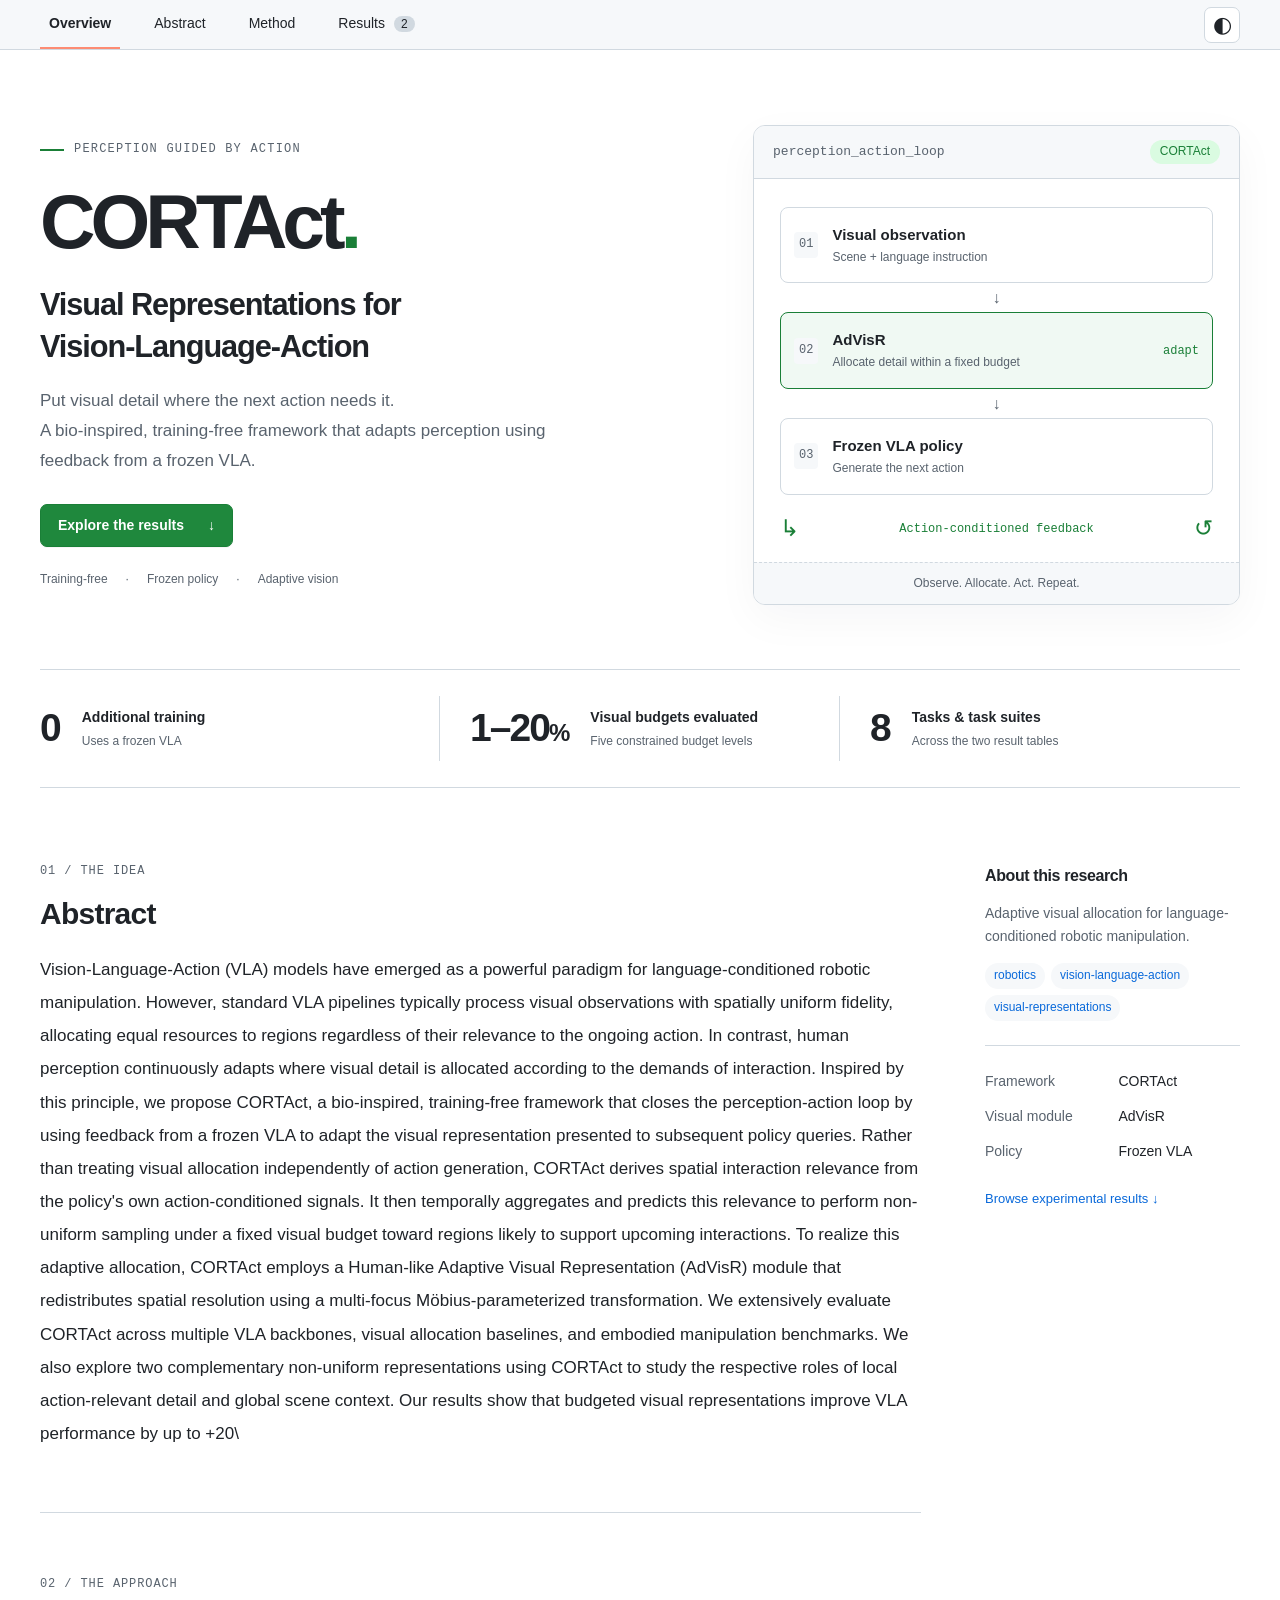
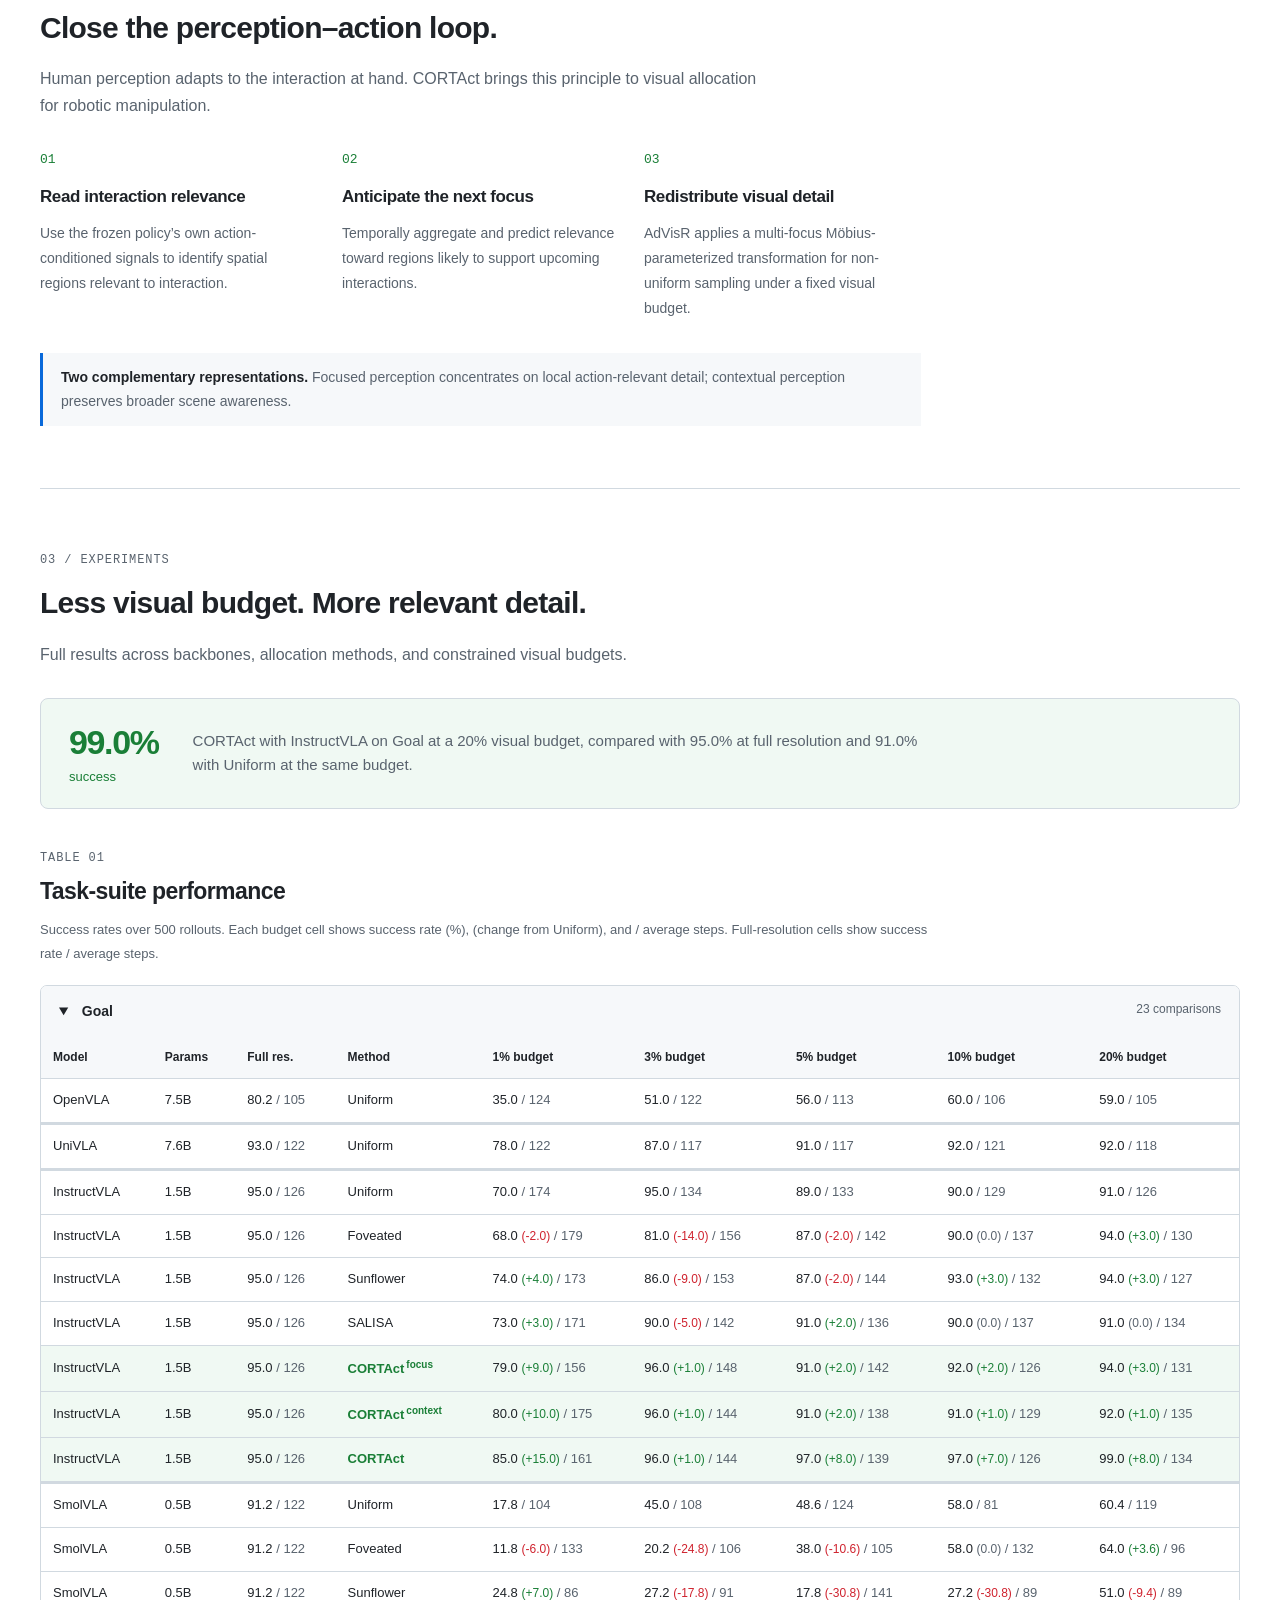
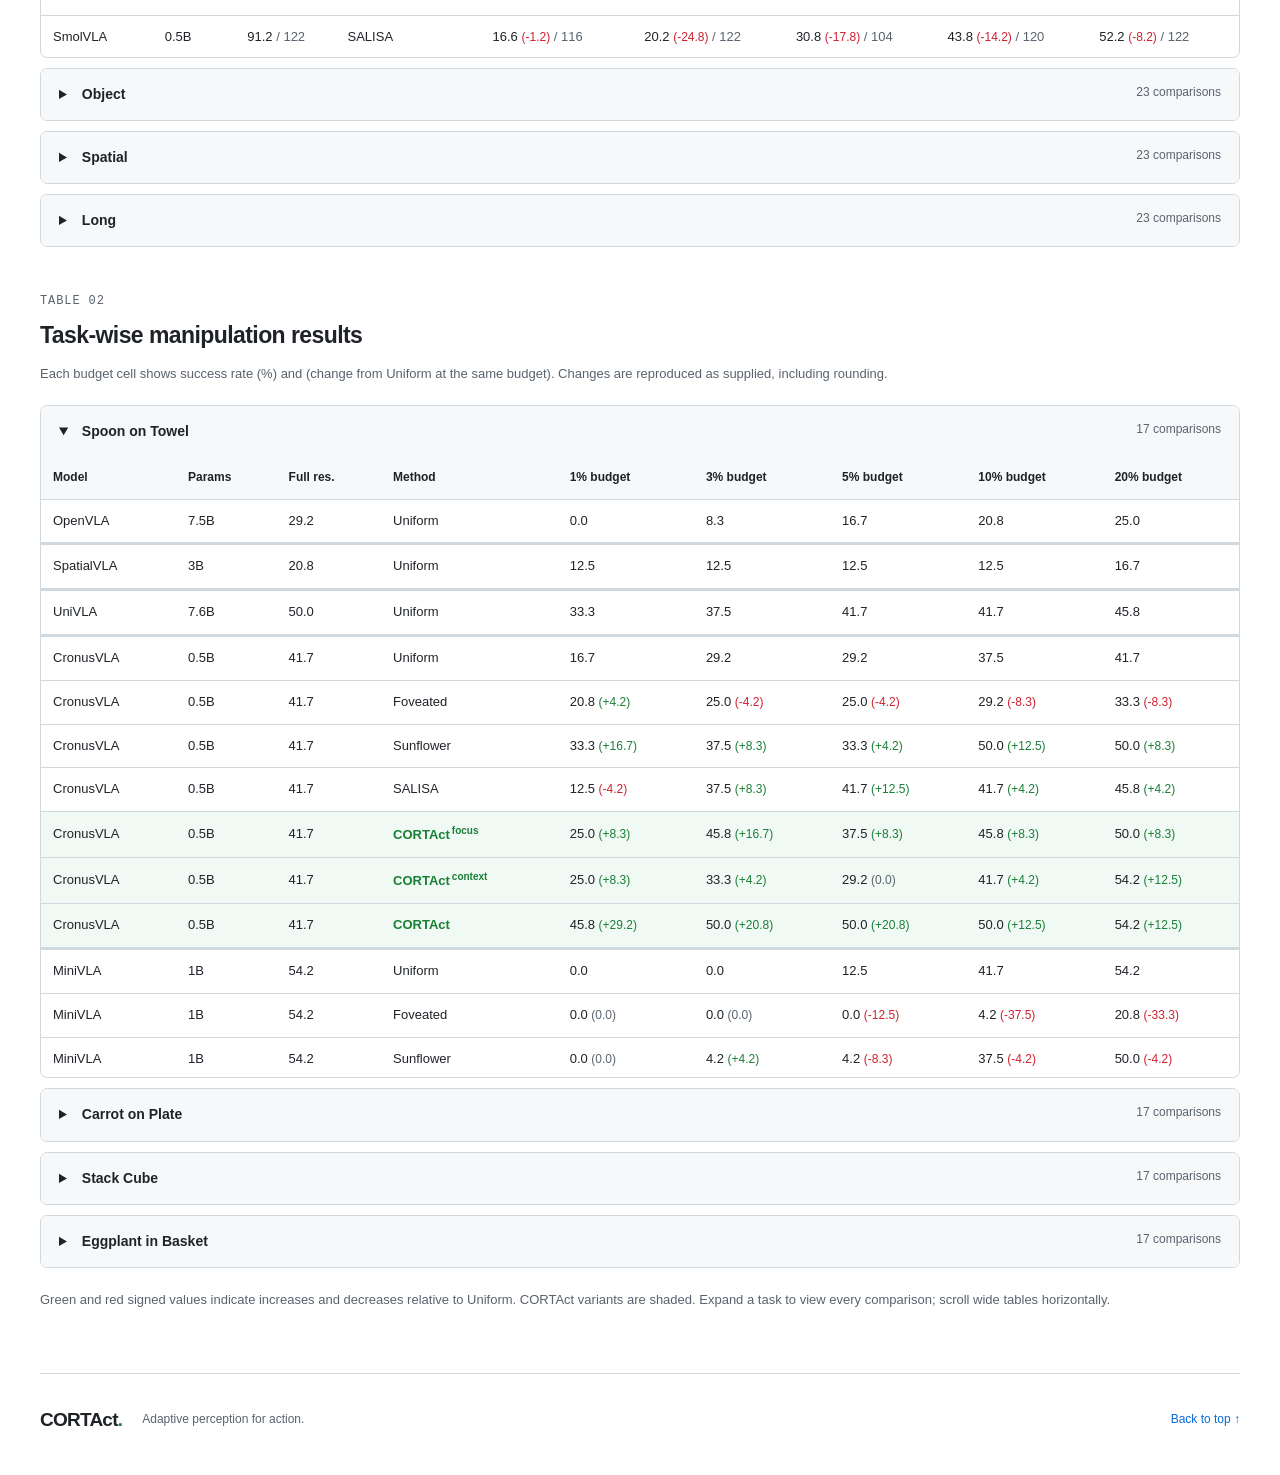
==== index.html @ e6171f82 "Add files via upload" ====
<!doctype html>
<html lang="en" data-theme="light">
<head><meta charset="utf-8"><meta name="viewport" content="width=device-width, initial-scale=1"><meta name="description" content="CORTAct: a bio-inspired, training-free framework for adaptive visual representations in vision-language-action models."><meta name="theme-color" content="#f6f8fa"><title>CORTAct · Visual Representations for Vision-Language-Action</title><link rel="stylesheet" href="styles.css"><script src="scripts.js" defer></script></head>
<body><a class="skip-link" href="#overview">Skip to content</a>
<nav class="section-nav" aria-label="Page sections"><div class="container"><a class="active" href="#overview">Overview</a><a href="#abstract">Abstract</a><a href="#method">Method</a><a href="#results">Results <span class="nav-count">2</span></a><button id="theme-toggle" class="icon-button" aria-label="Switch to dark theme" title="Switch theme">◐</button></div></nav>
<main class="container">
<section class="hero" id="overview"><div class="hero-copy"><div class="eyebrow"><span class="tiny-line"></span> PERCEPTION GUIDED BY ACTION</div><h1>CORTAct<span class="title-dot">.</span></h1><h2>Visual Representations for<br>Vision-Language-Action</h2><p class="hero-description">Put visual detail where the next action needs it.<br>A bio-inspired, training-free framework that adapts perception using feedback from a frozen VLA.</p><div class="hero-actions"><a class="button primary" href="#results">Explore the results <span aria-hidden="true">↓</span></a></div><div class="tags"><span>Training-free</span><span>Frozen policy</span><span>Adaptive vision</span></div></div>
<div class="loop-panel"><div class="panel-label"><span class="mono">perception_action_loop</span><span class="badge green">CORTAct</span></div><div class="flow"><div class="flow-node"><span class="node-index">01</span><div><strong>Visual observation</strong><small>Scene + language instruction</small></div></div><div class="flow-connector">↓</div><div class="flow-node accent-node"><span class="node-index">02</span><div><strong>AdVisR</strong><small>Allocate detail within a fixed budget</small></div><span class="node-chip">adapt</span></div><div class="flow-connector">↓</div><div class="flow-node"><span class="node-index">03</span><div><strong>Frozen VLA policy</strong><small>Generate the next action</small></div></div><div class="feedback"><span aria-hidden="true">↳</span> Action-conditioned feedback <span aria-hidden="true">↺</span></div></div><div class="panel-footer">Observe. Allocate. Act. Repeat.</div></div></section>
<div class="highlights"><div><span class="metric">0</span><span>Additional training<br><small>Uses a frozen VLA</small></span></div><div><span class="metric">1–20<span>%</span></span><span>Visual budgets evaluated<br><small>Five constrained budget levels</small></span></div><div><span class="metric">8</span><span>Tasks & task suites<br><small>Across the two result tables</small></span></div></div>
<div class="paper-layout"><div class="paper-main"><section id="abstract" class="content-section"><div class="section-kicker">01 / THE IDEA</div><h2>Abstract</h2><p class="abstract-text">Vision-Language-Action (VLA) models have emerged as a powerful paradigm for language-conditioned robotic manipulation. However, standard VLA pipelines typically process visual observations with spatially uniform fidelity, allocating equal resources to regions regardless of their relevance to the ongoing action. In contrast, human perception continuously adapts where visual detail is allocated according to the demands of interaction. Inspired by this principle, we propose CORTAct, a bio-inspired, training-free framework that closes the perception-action loop by using feedback from a frozen VLA to adapt the visual representation presented to subsequent policy queries. Rather than treating visual allocation independently of action generation, CORTAct derives spatial interaction relevance from the policy&#x27;s own action-conditioned signals. It then temporally aggregates and predicts this relevance to perform non-uniform sampling under a fixed visual budget toward regions likely to support upcoming interactions. To realize this adaptive allocation, CORTAct employs a Human-like Adaptive Visual Representation (AdVisR) module that redistributes spatial resolution using a multi-focus Möbius-parameterized transformation. We extensively evaluate CORTAct across multiple VLA backbones, visual allocation baselines, and embodied manipulation benchmarks. We also explore two complementary non-uniform representations using CORTAct to study the respective roles of local action-relevant detail and global scene context. Our results show that budgeted visual representations improve VLA performance by up to +20\</p></section>
<section id="method" class="content-section"><div class="section-kicker">02 / THE APPROACH</div><h2>Close the perception–action loop.</h2><p class="section-intro">Human perception adapts to the interaction at hand. CORTAct brings this principle to visual allocation for robotic manipulation.</p><div class="method-grid"><article><span class="method-number">01</span><h3>Read interaction relevance</h3><p>Use the frozen policy’s own action-conditioned signals to identify spatial regions relevant to interaction.</p></article><article><span class="method-number">02</span><h3>Anticipate the next focus</h3><p>Temporally aggregate and predict relevance toward regions likely to support upcoming interactions.</p></article><article><span class="method-number">03</span><h3>Redistribute visual detail</h3><p>AdVisR applies a multi-focus Möbius-parameterized transformation for non-uniform sampling under a fixed visual budget.</p></article></div><div class="note"><strong>Two complementary representations.</strong> Focused perception concentrates on local action-relevant detail; contextual perception preserves broader scene awareness.</div></section></div><aside class="about"><h3>About this research</h3><p>Adaptive visual allocation for language-conditioned robotic manipulation.</p><div class="topic-tags"><span>robotics</span><span>vision-language-action</span><span>visual-representations</span></div><hr><dl><dt>Framework</dt><dd>CORTAct</dd><dt>Visual module</dt><dd>AdVisR</dd><dt>Policy</dt><dd>Frozen VLA</dd></dl><a href="#results">Browse experimental results ↓</a></aside></div>
<section id="results" class="content-section results"><div class="section-kicker">03 / EXPERIMENTS</div><div class="section-heading"><div><h2>Less visual budget. More relevant detail.</h2><p class="section-intro">Full results across backbones, allocation methods, and constrained visual budgets.</p></div></div><div class="result-callout"><strong>99.0% <span>success</span></strong><p>CORTAct with InstructVLA on Goal at a 20% visual budget, compared with 95.0% at full resolution and 91.0% with Uniform at the same budget.</p></div>
<div class="table-block"><div class="table-title"><div><span class="section-kicker">TABLE 01</span><h3>Task-suite performance</h3></div></div><p class="table-description">Success rates over 500 rollouts. Each budget cell shows <strong>success rate (%)</strong>, <strong>(change from Uniform)</strong>, and <strong>/ average steps</strong>. Full-resolution cells show success rate / average steps.</p><details class="task-table" open><summary><span>Goal</span><span class="row-count">23 comparisons</span></summary><div class="table-scroll" role="region" aria-label="Goal results" tabindex="0"><table><caption>Goal — success rate (%), change vs. Uniform, and average steps</caption><thead><tr><th scope="col">Model</th><th scope="col">Params</th><th scope="col">Full res.</th><th scope="col">Method</th><th scope="col">1% budget</th><th scope="col">3% budget</th><th scope="col">5% budget</th><th scope="col">10% budget</th><th scope="col">20% budget</th></tr></thead><tbody><tr class="model-start"><td>OpenVLA</td><td>7.5B</td><td>80.2<span class="steps"> / 105</span></td><th scope="row">Uniform</th><td>35.0<span class="steps"> / 124</span></td><td>51.0<span class="steps"> / 122</span></td><td>56.0<span class="steps"> / 113</span></td><td>60.0<span class="steps"> / 106</span></td><td>59.0<span class="steps"> / 105</span></td></tr><tr class="model-start"><td>UniVLA</td><td>7.6B</td><td>93.0<span class="steps"> / 122</span></td><th scope="row">Uniform</th><td>78.0<span class="steps"> / 122</span></td><td>87.0<span class="steps"> / 117</span></td><td>91.0<span class="steps"> / 117</span></td><td>92.0<span class="steps"> / 121</span></td><td>92.0<span class="steps"> / 118</span></td></tr><tr class="model-start"><td>InstructVLA</td><td>1.5B</td><td>95.0<span class="steps"> / 126</span></td><th scope="row">Uniform</th><td>70.0<span class="steps"> / 174</span></td><td>95.0<span class="steps"> / 134</span></td><td>89.0<span class="steps"> / 133</span></td><td>90.0<span class="steps"> / 129</span></td><td>91.0<span class="steps"> / 126</span></td></tr><tr class=""><td>InstructVLA</td><td>1.5B</td><td>95.0<span class="steps"> / 126</span></td><th scope="row">Foveated</th><td>68.0 <span class="delta negative">(-2.0)</span><span class="steps"> / 179</span></td><td>81.0 <span class="delta negative">(-14.0)</span><span class="steps"> / 156</span></td><td>87.0 <span class="delta negative">(-2.0)</span><span class="steps"> / 142</span></td><td>90.0 <span class="delta neutral">(0.0)</span><span class="steps"> / 137</span></td><td>94.0 <span class="delta positive">(+3.0)</span><span class="steps"> / 130</span></td></tr><tr class=""><td>InstructVLA</td><td>1.5B</td><td>95.0<span class="steps"> / 126</span></td><th scope="row">Sunflower</th><td>74.0 <span class="delta positive">(+4.0)</span><span class="steps"> / 173</span></td><td>86.0 <span class="delta negative">(-9.0)</span><span class="steps"> / 153</span></td><td>87.0 <span class="delta negative">(-2.0)</span><span class="steps"> / 144</span></td><td>93.0 <span class="delta positive">(+3.0)</span><span class="steps"> / 132</span></td><td>94.0 <span class="delta positive">(+3.0)</span><span class="steps"> / 127</span></td></tr><tr class=""><td>InstructVLA</td><td>1.5B</td><td>95.0<span class="steps"> / 126</span></td><th scope="row">SALISA</th><td>73.0 <span class="delta positive">(+3.0)</span><span class="steps"> / 171</span></td><td>90.0 <span class="delta negative">(-5.0)</span><span class="steps"> / 142</span></td><td>91.0 <span class="delta positive">(+2.0)</span><span class="steps"> / 136</span></td><td>90.0 <span class="delta neutral">(0.0)</span><span class="steps"> / 137</span></td><td>91.0 <span class="delta neutral">(0.0)</span><span class="steps"> / 134</span></td></tr><tr class="ours "><td>InstructVLA</td><td>1.5B</td><td>95.0<span class="steps"> / 126</span></td><th scope="row">CORTAct<sup>focus</sup></th><td>79.0 <span class="delta positive">(+9.0)</span><span class="steps"> / 156</span></td><td>96.0 <span class="delta positive">(+1.0)</span><span class="steps"> / 148</span></td><td>91.0 <span class="delta positive">(+2.0)</span><span class="steps"> / 142</span></td><td>92.0 <span class="delta positive">(+2.0)</span><span class="steps"> / 126</span></td><td>94.0 <span class="delta positive">(+3.0)</span><span class="steps"> / 131</span></td></tr><tr class="ours "><td>InstructVLA</td><td>1.5B</td><td>95.0<span class="steps"> / 126</span></td><th scope="row">CORTAct<sup>context</sup></th><td>80.0 <span class="delta positive">(+10.0)</span><span class="steps"> / 175</span></td><td>96.0 <span class="delta positive">(+1.0)</span><span class="steps"> / 144</span></td><td>91.0 <span class="delta positive">(+2.0)</span><span class="steps"> / 138</span></td><td>91.0 <span class="delta positive">(+1.0)</span><span class="steps"> / 129</span></td><td>92.0 <span class="delta positive">(+1.0)</span><span class="steps"> / 135</span></td></tr><tr class="ours "><td>InstructVLA</td><td>1.5B</td><td>95.0<span class="steps"> / 126</span></td><th scope="row">CORTAct</th><td>85.0 <span class="delta positive">(+15.0)</span><span class="steps"> / 161</span></td><td>96.0 <span class="delta positive">(+1.0)</span><span class="steps"> / 144</span></td><td>97.0 <span class="delta positive">(+8.0)</span><span class="steps"> / 139</span></td><td>97.0 <span class="delta positive">(+7.0)</span><span class="steps"> / 126</span></td><td>99.0 <span class="delta positive">(+8.0)</span><span class="steps"> / 134</span></td></tr><tr class="model-start"><td>SmolVLA</td><td>0.5B</td><td>91.2<span class="steps"> / 122</span></td><th scope="row">Uniform</th><td>17.8<span class="steps"> / 104</span></td><td>45.0<span class="steps"> / 108</span></td><td>48.6<span class="steps"> / 124</span></td><td>58.0<span class="steps"> / 81</span></td><td>60.4<span class="steps"> / 119</span></td></tr><tr class=""><td>SmolVLA</td><td>0.5B</td><td>91.2<span class="steps"> / 122</span></td><th scope="row">Foveated</th><td>11.8 <span class="delta negative">(-6.0)</span><span class="steps"> / 133</span></td><td>20.2 <span class="delta negative">(-24.8)</span><span class="steps"> / 106</span></td><td>38.0 <span class="delta negative">(-10.6)</span><span class="steps"> / 105</span></td><td>58.0 <span class="delta neutral">(0.0)</span><span class="steps"> / 132</span></td><td>64.0 <span class="delta positive">(+3.6)</span><span class="steps"> / 96</span></td></tr><tr class=""><td>SmolVLA</td><td>0.5B</td><td>91.2<span class="steps"> / 122</span></td><th scope="row">Sunflower</th><td>24.8 <span class="delta positive">(+7.0)</span><span class="steps"> / 86</span></td><td>27.2 <span class="delta negative">(-17.8)</span><span class="steps"> / 91</span></td><td>17.8 <span class="delta negative">(-30.8)</span><span class="steps"> / 141</span></td><td>27.2 <span class="delta negative">(-30.8)</span><span class="steps"> / 89</span></td><td>51.0 <span class="delta negative">(-9.4)</span><span class="steps"> / 89</span></td></tr><tr class=""><td>SmolVLA</td><td>0.5B</td><td>91.2<span class="steps"> / 122</span></td><th scope="row">SALISA</th><td>16.6 <span class="delta negative">(-1.2)</span><span class="steps"> / 116</span></td><td>20.2 <span class="delta negative">(-24.8)</span><span class="steps"> / 122</span></td><td>30.8 <span class="delta negative">(-17.8)</span><span class="steps"> / 104</span></td><td>43.8 <span class="delta negative">(-14.2)</span><span class="steps"> / 120</span></td><td>52.2 <span class="delta negative">(-8.2)</span><span class="steps"> / 122</span></td></tr><tr class="ours "><td>SmolVLA</td><td>0.5B</td><td>91.2<span class="steps"> / 122</span></td><th scope="row">CORTAct<sup>focus</sup></th><td>22.8 <span class="delta positive">(+5.0)</span><span class="steps"> / 106</span></td><td>48.6 <span class="delta positive">(+3.6)</span><span class="steps"> / 112</span></td><td>62.6 <span class="delta positive">(+14.0)</span><span class="steps"> / 133</span></td><td>68.0 <span class="delta positive">(+10.0)</span><span class="steps"> / 90</span></td><td>76.4 <span class="delta positive">(+16.0)</span><span class="steps"> / 106</span></td></tr><tr class="ours "><td>SmolVLA</td><td>0.5B</td><td>91.2<span class="steps"> / 122</span></td><th scope="row">CORTAct<sup>context</sup></th><td>20.8 <span class="delta positive">(+3.0)</span><span class="steps"> / 98</span></td><td>48.6 <span class="delta positive">(+3.6)</span><span class="steps"> / 101</span></td><td>55.6 <span class="delta positive">(+7.0)</span><span class="steps"> / 112</span></td><td>69.0 <span class="delta positive">(+11.0)</span><span class="steps"> / 69</span></td><td>67.4 <span class="delta positive">(+7.0)</span><span class="steps"> / 129</span></td></tr><tr class="ours "><td>SmolVLA</td><td>0.5B</td><td>91.2<span class="steps"> / 122</span></td><th scope="row">CORTAct</th><td>28.4 <span class="delta positive">(+10.6)</span><span class="steps"> / 100</span></td><td>48.6 <span class="delta positive">(+3.6)</span><span class="steps"> / 101</span></td><td>68.6 <span class="delta positive">(+20.0)</span><span class="steps"> / 118</span></td><td>81.8 <span class="delta positive">(+23.8)</span><span class="steps"> / 83</span></td><td>81.8 <span class="delta positive">(+21.4)</span><span class="steps"> / 122</span></td></tr><tr class="model-start"><td>TurboVLA</td><td>0.2B</td><td>97.2<span class="steps"> / 112</span></td><th scope="row">Uniform</th><td>34.8<span class="steps"> / 144</span></td><td>52.0<span class="steps"> / 110</span></td><td>63.4<span class="steps"> / 101</span></td><td>70.2<span class="steps"> / 109</span></td><td>74.2<span class="steps"> / 112</span></td></tr><tr class=""><td>TurboVLA</td><td>0.2B</td><td>97.2<span class="steps"> / 112</span></td><th scope="row">Foveated</th><td>24.0 <span class="delta negative">(-10.8)</span><span class="steps"> / 142</span></td><td>40.0 <span class="delta negative">(-12.0)</span><span class="steps"> / 125</span></td><td>43.0 <span class="delta negative">(-20.4)</span><span class="steps"> / 115</span></td><td>56.4 <span class="delta negative">(-13.8)</span><span class="steps"> / 105</span></td><td>61.2 <span class="delta negative">(-13.0)</span><span class="steps"> / 109</span></td></tr><tr class=""><td>TurboVLA</td><td>0.2B</td><td>97.2<span class="steps"> / 112</span></td><th scope="row">Sunflower</th><td>21.4 <span class="delta negative">(-13.4)</span><span class="steps"> / 101</span></td><td>35.2 <span class="delta negative">(-16.8)</span><span class="steps"> / 110</span></td><td>44.2 <span class="delta negative">(-19.2)</span><span class="steps"> / 110</span></td><td>58.4 <span class="delta negative">(-11.8)</span><span class="steps"> / 106</span></td><td>68.4 <span class="delta negative">(-5.8)</span><span class="steps"> / 112</span></td></tr><tr class=""><td>TurboVLA</td><td>0.2B</td><td>97.2<span class="steps"> / 112</span></td><th scope="row">SALISA</th><td>40.2 <span class="delta positive">(+5.4)</span><span class="steps"> / 132</span></td><td>56.0 <span class="delta positive">(+4.0)</span><span class="steps"> / 119</span></td><td>61.4 <span class="delta negative">(-2.0)</span><span class="steps"> / 106</span></td><td>68.2 <span class="delta negative">(-2.0)</span><span class="steps"> / 107</span></td><td>66.6 <span class="delta negative">(-7.6)</span><span class="steps"> / 109</span></td></tr><tr class="ours "><td>TurboVLA</td><td>0.2B</td><td>97.2<span class="steps"> / 112</span></td><th scope="row">CORTAct<sup>focus</sup></th><td>36.0 <span class="delta positive">(+1.2)</span><span class="steps"> / 124</span></td><td>67.4 <span class="delta positive">(+15.4)</span><span class="steps"> / 110</span></td><td>81.6 <span class="delta positive">(+18.2)</span><span class="steps"> / 104</span></td><td>94.8 <span class="delta positive">(+24.6)</span><span class="steps"> / 93</span></td><td>91.2 <span class="delta positive">(+17.0)</span><span class="steps"> / 133</span></td></tr><tr class="ours "><td>TurboVLA</td><td>0.2B</td><td>97.2<span class="steps"> / 112</span></td><th scope="row">CORTAct<sup>context</sup></th><td>36.0 <span class="delta positive">(+1.2)</span><span class="steps"> / 182</span></td><td>64.0 <span class="delta positive">(+12.0)</span><span class="steps"> / 146</span></td><td>77.4 <span class="delta positive">(+14.0)</span><span class="steps"> / 141</span></td><td>88.2 <span class="delta positive">(+18.0)</span><span class="steps"> / 137</span></td><td>93.2 <span class="delta positive">(+19.0)</span><span class="steps"> / 97</span></td></tr><tr class="ours "><td>TurboVLA</td><td>0.2B</td><td>97.2<span class="steps"> / 112</span></td><th scope="row">CORTAct</th><td>36.0 <span class="delta positive">(+1.2)</span><span class="steps"> / 124</span></td><td>67.4 <span class="delta positive">(+15.4)</span><span class="steps"> / 110</span></td><td>81.6 <span class="delta positive">(+18.2)</span><span class="steps"> / 104</span></td><td>94.8 <span class="delta positive">(+24.6)</span><span class="steps"> / 93</span></td><td>98.2 <span class="delta positive">(+24.0)</span><span class="steps"> / 108</span></td></tr></tbody></table></div></details><details class="task-table" ><summary><span>Object</span><span class="row-count">23 comparisons</span></summary><div class="table-scroll" role="region" aria-label="Object results" tabindex="0"><table><caption>Object — success rate (%), change vs. Uniform, and average steps</caption><thead><tr><th scope="col">Model</th><th scope="col">Params</th><th scope="col">Full res.</th><th scope="col">Method</th><th scope="col">1% budget</th><th scope="col">3% budget</th><th scope="col">5% budget</th><th scope="col">10% budget</th><th scope="col">20% budget</th></tr></thead><tbody><tr class="model-start"><td>OpenVLA</td><td>7.5B</td><td>87.4<span class="steps"> / 171</span></td><th scope="row">Uniform</th><td>16<span class="steps"> / 168</span></td><td>36.0<span class="steps"> / 142</span></td><td>36.0<span class="steps"> / 159</span></td><td>67.0<span class="steps"> / 163</span></td><td>79.0<span class="steps"> / 170</span></td></tr><tr class="model-start"><td>UniVLA</td><td>7.6B</td><td>99.0<span class="steps"> / 145</span></td><th scope="row">Uniform</th><td>87.0<span class="steps"> / 146</span></td><td>96.0<span class="steps"> / 148</span></td><td>96.0<span class="steps"> / 146</span></td><td>98.0<span class="steps"> / 146</span></td><td>99.0<span class="steps"> / 147</span></td></tr><tr class="model-start"><td>InstructVLA</td><td>1.5B</td><td>97.0<span class="steps"> / 147</span></td><th scope="row">Uniform</th><td>19.0<span class="steps"> / 265</span></td><td>39.0<span class="steps"> / 240</span></td><td>55.0<span class="steps"> / 208</span></td><td>82.0<span class="steps"> / 170</span></td><td>89.0<span class="steps"> / 156</span></td></tr><tr class=""><td>InstructVLA</td><td>1.5B</td><td>97.0<span class="steps"> / 147</span></td><th scope="row">Foveated</th><td>18.0 <span class="delta negative">(-1.0)</span><span class="steps"> / 267</span></td><td>27.0 <span class="delta negative">(-12.0)</span><span class="steps"> / 254</span></td><td>33.0 <span class="delta negative">(-22.0)</span><span class="steps"> / 244</span></td><td>46.0 <span class="delta negative">(-36.0)</span><span class="steps"> / 225</span></td><td>58.0 <span class="delta negative">(-31.0)</span><span class="steps"> / 206</span></td></tr><tr class=""><td>InstructVLA</td><td>1.5B</td><td>97.0<span class="steps"> / 147</span></td><th scope="row">Sunflower</th><td>22.0 <span class="delta positive">(+3.0)</span><span class="steps"> / 259</span></td><td>39.0 <span class="delta neutral">(0.0)</span><span class="steps"> / 232</span></td><td>58.0 <span class="delta positive">(+3.0)</span><span class="steps"> / 213</span></td><td>88.0 <span class="delta positive">(+6.0)</span><span class="steps"> / 163</span></td><td>90.0 <span class="delta positive">(+1.0)</span><span class="steps"> / 163</span></td></tr><tr class=""><td>InstructVLA</td><td>1.5B</td><td>97.0<span class="steps"> / 147</span></td><th scope="row">SALISA</th><td>26.0 <span class="delta positive">(+7.0)</span><span class="steps"> / 256</span></td><td>45.0 <span class="delta positive">(+6.0)</span><span class="steps"> / 226</span></td><td>68.0 <span class="delta positive">(+13.0)</span><span class="steps"> / 192</span></td><td>89.0 <span class="delta positive">(+7.0)</span><span class="steps"> / 167</span></td><td>88.0 <span class="delta negative">(-1.0)</span><span class="steps"> / 161</span></td></tr><tr class="ours "><td>InstructVLA</td><td>1.5B</td><td>97.0<span class="steps"> / 147</span></td><th scope="row">CORTAct<sup>focus</sup></th><td>23.0 <span class="delta positive">(+4.0)</span><span class="steps"> / 274</span></td><td>50.0 <span class="delta positive">(+11.0)</span><span class="steps"> / 208</span></td><td>68.0 <span class="delta positive">(+13.0)</span><span class="steps"> / 188</span></td><td>90.0 <span class="delta positive">(+8.0)</span><span class="steps"> / 154</span></td><td>93.0 <span class="delta positive">(+4.0)</span><span class="steps"> / 147</span></td></tr><tr class="ours "><td>InstructVLA</td><td>1.5B</td><td>97.0<span class="steps"> / 147</span></td><th scope="row">CORTAct<sup>context</sup></th><td>25.0 <span class="delta positive">(+6.0)</span><span class="steps"> / 264</span></td><td>46.0 <span class="delta positive">(+7.0)</span><span class="steps"> / 230</span></td><td>63.0 <span class="delta positive">(+8.0)</span><span class="steps"> / 167</span></td><td>85.0 <span class="delta positive">(+3.0)</span><span class="steps"> / 165</span></td><td>91.0 <span class="delta positive">(+2.0)</span><span class="steps"> / 153</span></td></tr><tr class="ours "><td>InstructVLA</td><td>1.5B</td><td>97.0<span class="steps"> / 147</span></td><th scope="row">CORTAct</th><td>27.0 <span class="delta positive">(+8.0)</span><span class="steps"> / 267</span></td><td>50.0 <span class="delta positive">(+11.0)</span><span class="steps"> / 208</span></td><td>75.0 <span class="delta positive">(+20.0)</span><span class="steps"> / 173</span></td><td>95.0 <span class="delta positive">(+13.0)</span><span class="steps"> / 161</span></td><td>99.0 <span class="delta positive">(+10.0)</span><span class="steps"> / 149</span></td></tr><tr class="model-start"><td>SmolVLA</td><td>0.5B</td><td>93.4<span class="steps"> / 141</span></td><th scope="row">Uniform</th><td>13.4<span class="steps"> / 174</span></td><td>34.2<span class="steps"> / 159</span></td><td>48.8<span class="steps"> / 178</span></td><td>69.6<span class="steps"> / 158</span></td><td>80.0<span class="steps"> / 139</span></td></tr><tr class=""><td>SmolVLA</td><td>0.5B</td><td>93.4<span class="steps"> / 141</span></td><th scope="row">Foveated</th><td>6.2 <span class="delta negative">(-7.2)</span><span class="steps"> / 191</span></td><td>12.4 <span class="delta negative">(-21.8)</span><span class="steps"> / 280</span></td><td>17.6 <span class="delta negative">(-31.2)</span><span class="steps"> / 169</span></td><td>37.4 <span class="delta negative">(-32.2)</span><span class="steps"> / 154</span></td><td>53.0 <span class="delta negative">(-27.0)</span><span class="steps"> / 160</span></td></tr><tr class=""><td>SmolVLA</td><td>0.5B</td><td>93.4<span class="steps"> / 141</span></td><th scope="row">Sunflower</th><td>19.8 <span class="delta positive">(+6.4)</span><span class="steps"> / 208</span></td><td>46.8 <span class="delta positive">(+12.6)</span><span class="steps"> / 159</span></td><td>46.8 <span class="delta negative">(-2.0)</span><span class="steps"> / 180</span></td><td>58.2 <span class="delta negative">(-11.4)</span><span class="steps"> / 150</span></td><td>69.6 <span class="delta negative">(-10.4)</span><span class="steps"> / 141</span></td></tr><tr class=""><td>SmolVLA</td><td>0.5B</td><td>93.4<span class="steps"> / 141</span></td><th scope="row">SALISA</th><td>11.4 <span class="delta negative">(-2.0)</span><span class="steps"> / 150</span></td><td>14.6 <span class="delta negative">(-19.6)</span><span class="steps"> / 214</span></td><td>17.6 <span class="delta negative">(-31.2)</span><span class="steps"> / 162</span></td><td>39.4 <span class="delta negative">(-30.2)</span><span class="steps"> / 146</span></td><td>58.2 <span class="delta negative">(-21.8)</span><span class="steps"> / 173</span></td></tr><tr class="ours "><td>SmolVLA</td><td>0.5B</td><td>93.4<span class="steps"> / 141</span></td><th scope="row">CORTAct<sup>focus</sup></th><td>23.4 <span class="delta positive">(+10.0)</span><span class="steps"> / 165</span></td><td>45.2 <span class="delta positive">(+11.0)</span><span class="steps"> / 147</span></td><td>63.8 <span class="delta positive">(+15.0)</span><span class="steps"> / 164</span></td><td>86.6 <span class="delta positive">(+17.0)</span><span class="steps"> / 144</span></td><td>90.0 <span class="delta positive">(+10.0)</span><span class="steps"> / 129</span></td></tr><tr class="ours "><td>SmolVLA</td><td>0.5B</td><td>93.4<span class="steps"> / 141</span></td><th scope="row">CORTAct<sup>context</sup></th><td>19.4 <span class="delta positive">(+6.0)</span><span class="steps"> / 181</span></td><td>44.2 <span class="delta positive">(+10.0)</span><span class="steps"> / 168</span></td><td>58.8 <span class="delta positive">(+10.0)</span><span class="steps"> / 189</span></td><td>76.6 <span class="delta positive">(+7.0)</span><span class="steps"> / 168</span></td><td>88.0 <span class="delta positive">(+8.0)</span><span class="steps"> / 147</span></td></tr><tr class="ours "><td>SmolVLA</td><td>0.5B</td><td>93.4<span class="steps"> / 141</span></td><th scope="row">CORTAct</th><td>27.0 <span class="delta positive">(+13.6)</span><span class="steps"> / 176</span></td><td>45.6 <span class="delta positive">(+11.4)</span><span class="steps"> / 161</span></td><td>67.4 <span class="delta positive">(+18.6)</span><span class="steps"> / 171</span></td><td>89.2 <span class="delta positive">(+19.6)</span><span class="steps"> / 151</span></td><td>91.4 <span class="delta positive">(+11.4)</span><span class="steps"> / 134</span></td></tr><tr class="model-start"><td>TurboVLA</td><td>0.2B</td><td>98.8<span class="steps"> / 162</span></td><th scope="row">Uniform</th><td>18.2<span class="steps"> / 236</span></td><td>32.0<span class="steps"> / 224</span></td><td>51.6<span class="steps"> / 190</span></td><td>81.4<span class="steps"> / 167</span></td><td>87.0<span class="steps"> / 159</span></td></tr><tr class=""><td>TurboVLA</td><td>0.2B</td><td>98.8<span class="steps"> / 162</span></td><th scope="row">Foveated</th><td>15.4 <span class="delta negative">(-2.8)</span><span class="steps"> / 241</span></td><td>16.8 <span class="delta negative">(-15.2)</span><span class="steps"> / 241</span></td><td>20.2 <span class="delta negative">(-31.4)</span><span class="steps"> / 238</span></td><td>50.4 <span class="delta negative">(-31.0)</span><span class="steps"> / 212</span></td><td>95.2 <span class="delta positive">(+8.2)</span><span class="steps"> / 174</span></td></tr><tr class=""><td>TurboVLA</td><td>0.2B</td><td>98.8<span class="steps"> / 162</span></td><th scope="row">Sunflower</th><td>3.4 <span class="delta negative">(-14.8)</span><span class="steps"> / 221</span></td><td>33.8 <span class="delta positive">(+1.8)</span><span class="steps"> / 209</span></td><td>46.0 <span class="delta negative">(-5.6)</span><span class="steps"> / 188</span></td><td>100.0 <span class="delta positive">(+18.6)</span><span class="steps"> / 153</span></td><td>100.0 <span class="delta positive">(+13.0)</span><span class="steps"> / 154</span></td></tr><tr class=""><td>TurboVLA</td><td>0.2B</td><td>98.8<span class="steps"> / 162</span></td><th scope="row">SALISA</th><td>13.8 <span class="delta negative">(-4.4)</span><span class="steps"> / 244</span></td><td>34.0 <span class="delta positive">(+2.0)</span><span class="steps"> / 213</span></td><td>64.4 <span class="delta positive">(+12.8)</span><span class="steps"> / 185</span></td><td>81.4 <span class="delta neutral">(0.0)</span><span class="steps"> / 168</span></td><td>98.8 <span class="delta positive">(+11.8)</span><span class="steps"> / 159</span></td></tr><tr class="ours "><td>TurboVLA</td><td>0.2B</td><td>98.8<span class="steps"> / 162</span></td><th scope="row">CORTAct<sup>focus</sup></th><td>30.2 <span class="delta positive">(+12.0)</span><span class="steps"> / 184</span></td><td>45.6 <span class="delta positive">(+13.6)</span><span class="steps"> / 186</span></td><td>60.6 <span class="delta positive">(+9.0)</span><span class="steps"> / 185</span></td><td>88.4 <span class="delta positive">(+7.0)</span><span class="steps"> / 145</span></td><td>93.0 <span class="delta positive">(+6.0)</span><span class="steps"> / 137</span></td></tr><tr class="ours "><td>TurboVLA</td><td>0.2B</td><td>98.8<span class="steps"> / 162</span></td><th scope="row">CORTAct<sup>context</sup></th><td>22.2 <span class="delta positive">(+4.0)</span><span class="steps"> / 200</span></td><td>41.6 <span class="delta positive">(+9.6)</span><span class="steps"> / 199</span></td><td>57.6 <span class="delta positive">(+6.0)</span><span class="steps"> / 170</span></td><td>86.4 <span class="delta positive">(+5.0)</span><span class="steps"> / 162</span></td><td>89.0 <span class="delta positive">(+2.0)</span><span class="steps"> / 145</span></td></tr><tr class="ours "><td>TurboVLA</td><td>0.2B</td><td>98.8<span class="steps"> / 162</span></td><th scope="row">CORTAct</th><td>41.8 <span class="delta positive">(+23.6)</span><span class="steps"> / 189</span></td><td>51.6 <span class="delta positive">(+19.6)</span><span class="steps"> / 189</span></td><td>70.2 <span class="delta positive">(+18.6)</span><span class="steps"> / 174</span></td><td>88.4 <span class="delta positive">(+7.0)</span><span class="steps"> / 145</span></td><td>98.8 <span class="delta positive">(+11.8)</span><span class="steps"> / 139</span></td></tr></tbody></table></div></details><details class="task-table" ><summary><span>Spatial</span><span class="row-count">23 comparisons</span></summary><div class="table-scroll" role="region" aria-label="Spatial results" tabindex="0"><table><caption>Spatial — success rate (%), change vs. Uniform, and average steps</caption><thead><tr><th scope="col">Model</th><th scope="col">Params</th><th scope="col">Full res.</th><th scope="col">Method</th><th scope="col">1% budget</th><th scope="col">3% budget</th><th scope="col">5% budget</th><th scope="col">10% budget</th><th scope="col">20% budget</th></tr></thead><tbody><tr class="model-start"><td>OpenVLA</td><td>7.5B</td><td>82.7<span class="steps"> / 113</span></td><th scope="row">Uniform</th><td>66.0<span class="steps"> / 116</span></td><td>63.0<span class="steps"> / 112</span></td><td>62.0<span class="steps"> / 110</span></td><td>58.0<span class="steps"> / 111</span></td><td>63.0<span class="steps"> / 113</span></td></tr><tr class="model-start"><td>UniVLA</td><td>7.6B</td><td>97.0<span class="steps"> / 114</span></td><th scope="row">Uniform</th><td>73.0<span class="steps"> / 115</span></td><td>94.0<span class="steps"> / 113</span></td><td>95.0<span class="steps"> / 112</span></td><td>96.0<span class="steps"> / 115</span></td><td>96.0<span class="steps"> / 113</span></td></tr><tr class="model-start"><td>InstructVLA</td><td>1.5B</td><td>95.0<span class="steps"> / 117</span></td><th scope="row">Uniform</th><td>59.0<span class="steps"> / 168</span></td><td>94.0<span class="steps"> / 119</span></td><td>91.0<span class="steps"> / 116</span></td><td>91.0<span class="steps"> / 116</span></td><td>93.0<span class="steps"> / 114</span></td></tr><tr class=""><td>InstructVLA</td><td>1.5B</td><td>95.0<span class="steps"> / 117</span></td><th scope="row">Foveated</th><td>15.0 <span class="delta negative">(-44.0)</span><span class="steps"> / 212</span></td><td>44.0 <span class="delta negative">(-50.0)</span><span class="steps"> / 181</span></td><td>63.0 <span class="delta negative">(-28.0)</span><span class="steps"> / 161</span></td><td>86.0 <span class="delta negative">(-5.0)</span><span class="steps"> / 129</span></td><td>95.0 <span class="delta positive">(+2.0)</span><span class="steps"> / 118</span></td></tr><tr class=""><td>InstructVLA</td><td>1.5B</td><td>95.0<span class="steps"> / 117</span></td><th scope="row">Sunflower</th><td>52.0 <span class="delta negative">(-7.0)</span><span class="steps"> / 172</span></td><td>70.0 <span class="delta negative">(-24.0)</span><span class="steps"> / 147</span></td><td>89.0 <span class="delta negative">(-2.0)</span><span class="steps"> / 125</span></td><td>95.0 <span class="delta positive">(+4.0)</span><span class="steps"> / 118</span></td><td>93.0 <span class="delta neutral">(0.0)</span><span class="steps"> / 119</span></td></tr><tr class=""><td>InstructVLA</td><td>1.5B</td><td>95.0<span class="steps"> / 117</span></td><th scope="row">SALISA</th><td>43.0 <span class="delta negative">(-16.0)</span><span class="steps"> / 181</span></td><td>92.0 <span class="delta negative">(-2.0)</span><span class="steps"> / 120</span></td><td>91.0 <span class="delta neutral">(0.0)</span><span class="steps"> / 122</span></td><td>97.0 <span class="delta positive">(+6.0)</span><span class="steps"> / 114</span></td><td>98.0 <span class="delta positive">(+5.0)</span><span class="steps"> / 112</span></td></tr><tr class="ours "><td>InstructVLA</td><td>1.5B</td><td>95.0<span class="steps"> / 117</span></td><th scope="row">CORTAct<sup>focus</sup></th><td>72.0 <span class="delta positive">(+13.0)</span><span class="steps"> / 142</span></td><td>98.0 <span class="delta positive">(+4.0)</span><span class="steps"> / 118</span></td><td>94.0 <span class="delta positive">(+3.0)</span><span class="steps"> / 117</span></td><td>93.0 <span class="delta positive">(+2.0)</span><span class="steps"> / 121</span></td><td>94.0 <span class="delta positive">(+1.0)</span><span class="steps"> / 118</span></td></tr><tr class="ours "><td>InstructVLA</td><td>1.5B</td><td>95.0<span class="steps"> / 117</span></td><th scope="row">CORTAct<sup>context</sup></th><td>66.0 <span class="delta positive">(+7.0)</span><span class="steps"> / 163</span></td><td>95.0 <span class="delta positive">(+1.0)</span><span class="steps"> / 123</span></td><td>92.0 <span class="delta positive">(+1.0)</span><span class="steps"> / 121</span></td><td>93.0 <span class="delta positive">(+2.0)</span><span class="steps"> / 125</span></td><td>93.0 <span class="delta neutral">(0.0)</span><span class="steps"> / 117</span></td></tr><tr class="ours "><td>InstructVLA</td><td>1.5B</td><td>95.0<span class="steps"> / 117</span></td><th scope="row">CORTAct</th><td>72.0 <span class="delta positive">(+13.0)</span><span class="steps"> / 142</span></td><td>99.0 <span class="delta positive">(+5.0)</span><span class="steps"> / 121</span></td><td>100.0 <span class="delta positive">(+9.0)</span><span class="steps"> / 120</span></td><td>100.0 <span class="delta positive">(+9.0)</span><span class="steps"> / 122</span></td><td>99.0 <span class="delta positive">(+6.0)</span><span class="steps"> / 117</span></td></tr><tr class="model-start"><td>SmolVLA</td><td>0.5B</td><td>89.2<span class="steps"> / 103</span></td><th scope="row">Uniform</th><td>23.2<span class="steps"> / 108</span></td><td>48.4<span class="steps"> / 96</span></td><td>57.2<span class="steps"> / 101</span></td><td>71.6<span class="steps"> / 112</span></td><td>77.0<span class="steps"> / 104</span></td></tr><tr class=""><td>SmolVLA</td><td>0.5B</td><td>89.2<span class="steps"> / 103</span></td><th scope="row">Foveated</th><td>3.4 <span class="delta negative">(-19.8)</span><span class="steps"> / 220</span></td><td>14.4 <span class="delta negative">(-34.0)</span><span class="steps"> / 132</span></td><td>34.2 <span class="delta negative">(-23.0)</span><span class="steps"> / 126</span></td><td>41.8 <span class="delta negative">(-29.8)</span><span class="steps"> / 87</span></td><td>62.8 <span class="delta negative">(-14.2)</span><span class="steps"> / 104</span></td></tr><tr class=""><td>SmolVLA</td><td>0.5B</td><td>89.2<span class="steps"> / 103</span></td><th scope="row">Sunflower</th><td>27.6 <span class="delta positive">(+4.4)</span><span class="steps"> / 92</span></td><td>41.8 <span class="delta negative">(-6.6)</span><span class="steps"> / 89</span></td><td>40.8 <span class="delta negative">(-16.4)</span><span class="steps"> / 123</span></td><td>60.6 <span class="delta negative">(-11.0)</span><span class="steps"> / 96</span></td><td>67.2 <span class="delta negative">(-9.8)</span><span class="steps"> / 117</span></td></tr><tr class=""><td>SmolVLA</td><td>0.5B</td><td>89.2<span class="steps"> / 103</span></td><th scope="row">SALISA</th><td>21.0 <span class="delta negative">(-2.2)</span><span class="steps"> / 79</span></td><td>26.4 <span class="delta negative">(-22.0)</span><span class="steps"> / 79</span></td><td>45.2 <span class="delta negative">(-12.0)</span><span class="steps"> / 120</span></td><td>62.8 <span class="delta negative">(-8.8)</span><span class="steps"> / 110</span></td><td>65.0 <span class="delta negative">(-12.0)</span><span class="steps"> / 108</span></td></tr><tr class="ours "><td>SmolVLA</td><td>0.5B</td><td>89.2<span class="steps"> / 103</span></td><th scope="row">CORTAct<sup>focus</sup></th><td>33.2 <span class="delta positive">(+10.0)</span><span class="steps"> / 98</span></td><td>62.4 <span class="delta positive">(+14.0)</span><span class="steps"> / 84</span></td><td>79.2 <span class="delta positive">(+22.0)</span><span class="steps"> / 115</span></td><td>91.6 <span class="delta positive">(+20.0)</span><span class="steps"> / 88</span></td><td>82.6 <span class="delta positive">(+5.6)</span><span class="steps"> / 98</span></td></tr><tr class="ours "><td>SmolVLA</td><td>0.5B</td><td>89.2<span class="steps"> / 103</span></td><th scope="row">CORTAct<sup>context</sup></th><td>30.2 <span class="delta positive">(+7.0)</span><span class="steps"> / 115</span></td><td>55.4 <span class="delta positive">(+7.0)</span><span class="steps"> / 105</span></td><td>64.2 <span class="delta positive">(+7.0)</span><span class="steps"> / 86</span></td><td>75.6 <span class="delta positive">(+4.0)</span><span class="steps"> / 112</span></td><td>80.0 <span class="delta positive">(+3.0)</span><span class="steps"> / 110</span></td></tr><tr class="ours "><td>SmolVLA</td><td>0.5B</td><td>89.2<span class="steps"> / 103</span></td><th scope="row">CORTAct</th><td>36.4 <span class="delta positive">(+13.2)</span><span class="steps"> / 109</span></td><td>69.4 <span class="delta positive">(+21.0)</span><span class="steps"> / 98</span></td><td>82.6 <span class="delta positive">(+25.4)</span><span class="steps"> / 94</span></td><td>93.6 <span class="delta positive">(+22.0)</span><span class="steps"> / 105</span></td><td>82.6 <span class="delta positive">(+5.6)</span><span class="steps"> / 98</span></td></tr><tr class="model-start"><td>TurboVLA</td><td>0.2B</td><td>98.2<span class="steps"> / 112</span></td><th scope="row">Uniform</th><td>51.0<span class="steps"> / 150</span></td><td>50.2<span class="steps"> / 127</span></td><td>62.4<span class="steps"> / 112</span></td><td>88.8<span class="steps"> / 116</span></td><td>89.0<span class="steps"> / 114</span></td></tr><tr class=""><td>TurboVLA</td><td>0.2B</td><td>98.2<span class="steps"> / 112</span></td><th scope="row">Foveated</th><td>46.0 <span class="delta negative">(-5.0)</span><span class="steps"> / 178</span></td><td>41.2 <span class="delta negative">(-9.0)</span><span class="steps"> / 148</span></td><td>48.2 <span class="delta negative">(-14.2)</span><span class="steps"> / 136</span></td><td>48.6 <span class="delta negative">(-40.2)</span><span class="steps"> / 116</span></td><td>69.4 <span class="delta negative">(-19.6)</span><span class="steps"> / 116</span></td></tr><tr class=""><td>TurboVLA</td><td>0.2B</td><td>98.2<span class="steps"> / 112</span></td><th scope="row">Sunflower</th><td>27.8 <span class="delta negative">(-23.2)</span><span class="steps"> / 140</span></td><td>40.0 <span class="delta negative">(-10.2)</span><span class="steps"> / 118</span></td><td>53.0 <span class="delta negative">(-9.4)</span><span class="steps"> / 116</span></td><td>77.6 <span class="delta negative">(-11.2)</span><span class="steps"> / 111</span></td><td>100.0 <span class="delta positive">(+11.0)</span><span class="steps"> / 112</span></td></tr><tr class=""><td>TurboVLA</td><td>0.2B</td><td>98.2<span class="steps"> / 112</span></td><th scope="row">SALISA</th><td>44.6 <span class="delta negative">(-6.4)</span><span class="steps"> / 146</span></td><td>52.0 <span class="delta positive">(+1.8)</span><span class="steps"> / 129</span></td><td>70.0 <span class="delta positive">(+7.6)</span><span class="steps"> / 116</span></td><td>90.6 <span class="delta positive">(+1.8)</span><span class="steps"> / 114</span></td><td>95.2 <span class="delta positive">(+6.2)</span><span class="steps"> / 112</span></td></tr><tr class="ours "><td>TurboVLA</td><td>0.2B</td><td>98.2<span class="steps"> / 112</span></td><th scope="row">CORTAct<sup>focus</sup></th><td>59.0 <span class="delta positive">(+8.0)</span><span class="steps"> / 173</span></td><td>55.0 <span class="delta positive">(+4.8)</span><span class="steps"> / 102</span></td><td>73.4 <span class="delta positive">(+11.0)</span><span class="steps"> / 89</span></td><td>92.4 <span class="delta positive">(+3.6)</span><span class="steps"> / 138</span></td><td>98.8 <span class="delta positive">(+9.8)</span><span class="steps"> / 97</span></td></tr><tr class="ours "><td>TurboVLA</td><td>0.2B</td><td>98.2<span class="steps"> / 112</span></td><th scope="row">CORTAct<sup>context</sup></th><td>59.0 <span class="delta positive">(+8.0)</span><span class="steps"> / 111</span></td><td>55.0 <span class="delta positive">(+4.8)</span><span class="steps"> / 138</span></td><td>73.4 <span class="delta positive">(+11.0)</span><span class="steps"> / 149</span></td><td>92.4 <span class="delta positive">(+3.6)</span><span class="steps"> / 88</span></td><td>98.8 <span class="delta positive">(+9.8)</span><span class="steps"> / 126</span></td></tr><tr class="ours "><td>TurboVLA</td><td>0.2B</td><td>98.2<span class="steps"> / 112</span></td><th scope="row">CORTAct</th><td>59.0 <span class="delta positive">(+8.0)</span><span class="steps"> / 111</span></td><td>55.0 <span class="delta positive">(+4.8)</span><span class="steps"> / 102</span></td><td>73.4 <span class="delta positive">(+11.0)</span><span class="steps"> / 89</span></td><td>92.4 <span class="delta positive">(+3.6)</span><span class="steps"> / 88</span></td><td>98.8 <span class="delta positive">(+9.8)</span><span class="steps"> / 97</span></td></tr></tbody></table></div></details><details class="task-table" ><summary><span>Long</span><span class="row-count">23 comparisons</span></summary><div class="table-scroll" role="region" aria-label="Long results" tabindex="0"><table><caption>Long — success rate (%), change vs. Uniform, and average steps</caption><thead><tr><th scope="col">Model</th><th scope="col">Params</th><th scope="col">Full res.</th><th scope="col">Method</th><th scope="col">1% budget</th><th scope="col">3% budget</th><th scope="col">5% budget</th><th scope="col">10% budget</th><th scope="col">20% budget</th></tr></thead><tbody><tr class="model-start"><td>OpenVLA</td><td>7.5B</td><td>54.7<span class="steps"> / 310</span></td><th scope="row">Uniform</th><td>20.0<span class="steps"> / 420</span></td><td>24.0<span class="steps"> / 444</span></td><td>33.0<span class="steps"> / 415</span></td><td>44.0<span class="steps"> / 380</span></td><td>51.0<span class="steps"> / 360</span></td></tr><tr class="model-start"><td>UniVLA</td><td>7.6B</td><td>90.0<span class="steps"> / 269</span></td><th scope="row">Uniform</th><td>64.0<span class="steps"> / 246</span></td><td>78.0<span class="steps"> / 250</span></td><td>85.0<span class="steps"> / 252</span></td><td>87.0<span class="steps"> / 256</span></td><td>88.0<span class="steps"> / 260</span></td></tr><tr class="model-start"><td>InstructVLA</td><td>1.5B</td><td>94.0<span class="steps"> / 280</span></td><th scope="row">Uniform</th><td>20.0<span class="steps"> / 477</span></td><td>62.0<span class="steps"> / 369</span></td><td>76.0<span class="steps"> / 322</span></td><td>79.0<span class="steps"> / 301</span></td><td>84.0<span class="steps"> / 286</span></td></tr><tr class=""><td>InstructVLA</td><td>1.5B</td><td>94.0<span class="steps"> / 280</span></td><th scope="row">Foveated</th><td>4.0 <span class="delta negative">(-16.0)</span><span class="steps"> / 496</span></td><td>19.0 <span class="delta negative">(-43.0)</span><span class="steps"> / 486</span></td><td>35.0 <span class="delta negative">(-41.0)</span><span class="steps"> / 445</span></td><td>51.0 <span class="delta negative">(-28.0)</span><span class="steps"> / 401</span></td><td>72.0 <span class="delta negative">(-12.0)</span><span class="steps"> / 338</span></td></tr><tr class=""><td>InstructVLA</td><td>1.5B</td><td>94.0<span class="steps"> / 280</span></td><th scope="row">Sunflower</th><td>12.0 <span class="delta negative">(-8.0)</span><span class="steps"> / 488</span></td><td>37.0 <span class="delta negative">(-25.0)</span><span class="steps"> / 454</span></td><td>43.0 <span class="delta negative">(-33.0)</span><span class="steps"> / 427</span></td><td>81.0 <span class="delta positive">(+2.0)</span><span class="steps"> / 314</span></td><td>80.0 <span class="delta negative">(-4.0)</span><span class="steps"> / 317</span></td></tr><tr class=""><td>InstructVLA</td><td>1.5B</td><td>94.0<span class="steps"> / 280</span></td><th scope="row">SALISA</th><td>25.0 <span class="delta positive">(+5.0)</span><span class="steps"> / 467</span></td><td>42.0 <span class="delta negative">(-20.0)</span><span class="steps"> / 435</span></td><td>60.0 <span class="delta negative">(-16.0)</span><span class="steps"> / 376</span></td><td>77.0 <span class="delta negative">(-2.0)</span><span class="steps"> / 330</span></td><td>77.0 <span class="delta negative">(-7.0)</span><span class="steps"> / 335</span></td></tr><tr class="ours "><td>InstructVLA</td><td>1.5B</td><td>94.0<span class="steps"> / 280</span></td><th scope="row">CORTAct<sup>focus</sup></th><td>30.0 <span class="delta positive">(+10.0)</span><span class="steps"> / 448</span></td><td>78.0 <span class="delta positive">(+16.0)</span><span class="steps"> / 360</span></td><td>89.0 <span class="delta positive">(+13.0)</span><span class="steps"> / 330</span></td><td>86.0 <span class="delta positive">(+7.0)</span><span class="steps"> / 322</span></td><td>91.0 <span class="delta positive">(+7.0)</span><span class="steps"> / 310</span></td></tr><tr class="ours "><td>InstructVLA</td><td>1.5B</td><td>94.0<span class="steps"> / 280</span></td><th scope="row">CORTAct<sup>context</sup></th><td>24.0 <span class="delta positive">(+4.0)</span><span class="steps"> / 462</span></td><td>68.0 <span class="delta positive">(+6.0)</span><span class="steps"> / 382</span></td><td>80.0 <span class="delta positive">(+4.0)</span><span class="steps"> / 313</span></td><td>86.0 <span class="delta positive">(+7.0)</span><span class="steps"> / 336</span></td><td>87.0 <span class="delta positive">(+3.0)</span><span class="steps"> / 320</span></td></tr><tr class="ours "><td>InstructVLA</td><td>1.5B</td><td>94.0<span class="steps"> / 280</span></td><th scope="row">CORTAct</th><td>30.0 <span class="delta positive">(+10.0)</span><span class="steps"> / 448</span></td><td>80.0 <span class="delta positive">(+18.0)</span><span class="steps"> / 375</span></td><td>89.0 <span class="delta positive">(+13.0)</span><span class="steps"> / 330</span></td><td>96.0 <span class="delta positive">(+17.0)</span><span class="steps"> / 326</span></td><td>97.0 <span class="delta positive">(+13.0)</span><span class="steps"> / 317</span></td></tr><tr class="model-start"><td>SmolVLA</td><td>0.5B</td><td>71.4<span class="steps"> / 240</span></td><th scope="row">Uniform</th><td>0.0<span class="steps"> / 500</span></td><td>8.4<span class="steps"> / 173</span></td><td>21.0<span class="steps"> / 268</span></td><td>48.4<span class="steps"> / 208</span></td><td>52.6<span class="steps"> / 238</span></td></tr><tr class=""><td>SmolVLA</td><td>0.5B</td><td>71.4<span class="steps"> / 240</span></td><th scope="row">Foveated</th><td>0.0 <span class="delta neutral">(0.0)</span><span class="steps"> / 500</span></td><td>0.0 <span class="delta negative">(-8.4)</span><span class="steps"> / 500</span></td><td>2.2 <span class="delta negative">(-18.8)</span><span class="steps"> / 498</span></td><td>6.4 <span class="delta negative">(-42.0)</span><span class="steps"> / 494</span></td><td>23.2 <span class="delta negative">(-29.4)</span><span class="steps"> / 477</span></td></tr><tr class=""><td>SmolVLA</td><td>0.5B</td><td>71.4<span class="steps"> / 240</span></td><th scope="row">Sunflower</th><td>0.0 <span class="delta neutral">(0.0)</span><span class="steps"> / 500</span></td><td>0.0 <span class="delta negative">(-8.4)</span><span class="steps"> / 500</span></td><td>8.4 <span class="delta negative">(-12.6)</span><span class="steps"> / 380</span></td><td>14.8 <span class="delta negative">(-33.6)</span><span class="steps"> / 342</span></td><td>21.0 <span class="delta negative">(-31.6)</span><span class="steps"> / 223</span></td></tr><tr class=""><td>SmolVLA</td><td>0.5B</td><td>71.4<span class="steps"> / 240</span></td><th scope="row">SALISA</th><td>2.2 <span class="delta positive">(+2.2)</span><span class="steps"> / 498</span></td><td>6.4 <span class="delta negative">(-2.0)</span><span class="steps"> / 253</span></td><td>14.8 <span class="delta negative">(-6.2)</span><span class="steps"> / 273</span></td><td>31.6 <span class="delta negative">(-16.8)</span><span class="steps"> / 355</span></td><td>35.8 <span class="delta negative">(-16.8)</span><span class="steps"> / 305</span></td></tr><tr class="ours "><td>SmolVLA</td><td>0.5B</td><td>71.4<span class="steps"> / 240</span></td><th scope="row">CORTAct<sup>focus</sup></th><td>6.4 <span class="delta positive">(+6.4)</span><span class="steps"> / 494</span></td><td>9.4 <span class="delta positive">(+1.0)</span><span class="steps"> / 172</span></td><td>26.0 <span class="delta positive">(+5.0)</span><span class="steps"> / 260</span></td><td>53.4 <span class="delta positive">(+5.0)</span><span class="steps"> / 199</span></td><td>65.6 <span class="delta positive">(+13.0)</span><span class="steps"> / 212</span></td></tr><tr class="ours "><td>SmolVLA</td><td>0.5B</td><td>71.4<span class="steps"> / 240</span></td><th scope="row">CORTAct<sup>context</sup></th><td>0.0 <span class="delta neutral">(0.0)</span><span class="steps"> / 500</span></td><td>8.4 <span class="delta neutral">(0.0)</span><span class="steps"> / 171</span></td><td>28.0 <span class="delta positive">(+7.0)</span><span class="steps"> / 272</span></td><td>55.4 <span class="delta positive">(+7.0)</span><span class="steps"> / 211</span></td><td>59.6 <span class="delta positive">(+7.0)</span><span class="steps"> / 232</span></td></tr><tr class="ours "><td>SmolVLA</td><td>0.5B</td><td>71.4<span class="steps"> / 240</span></td><th scope="row">CORTAct</th><td>6.4 <span class="delta positive">(+6.4)</span><span class="steps"> / 494</span></td><td>12.0 <span class="delta positive">(+3.6)</span><span class="steps"> / 171</span></td><td>37.8 <span class="delta positive">(+16.8)</span><span class="steps"> / 264</span></td><td>58.8 <span class="delta positive">(+10.4)</span><span class="steps"> / 207</span></td><td>86.2 <span class="delta positive">(+33.6)</span><span class="steps"> / 218</span></td></tr><tr class="model-start"><td>TurboVLA</td><td>0.2B</td><td>92.0<span class="steps"> / 294</span></td><th scope="row">Uniform</th><td>1.0<span class="steps"> / 382</span></td><td>21.6<span class="steps"> / 342</span></td><td>29.6<span class="steps"> / 311</span></td><td>46.8<span class="steps"> / 270</span></td><td>61.4<span class="steps"> / 284</span></td></tr><tr class=""><td>TurboVLA</td><td>0.2B</td><td>92.0<span class="steps"> / 294</span></td><th scope="row">Foveated</th><td>5.4 <span class="delta positive">(+4.4)</span><span class="steps"> / 412</span></td><td>10.2 <span class="delta negative">(-11.4)</span><span class="steps"> / 404</span></td><td>7.0 <span class="delta negative">(-22.6)</span><span class="steps"> / 391</span></td><td>20.8 <span class="delta negative">(-26.0)</span><span class="steps"> / 351</span></td><td>37.2 <span class="delta negative">(-24.2)</span><span class="steps"> / 319</span></td></tr><tr class=""><td>TurboVLA</td><td>0.2B</td><td>92.0<span class="steps"> / 294</span></td><th scope="row">Sunflower</th><td>0.0 <span class="delta negative">(-1.0)</span><span class="steps"> / 500</span></td><td>8.2 <span class="delta negative">(-13.4)</span><span class="steps"> / 327</span></td><td>14.0 <span class="delta negative">(-15.6)</span><span class="steps"> / 348</span></td><td>44.4 <span class="delta negative">(-2.4)</span><span class="steps"> / 270</span></td><td>49.0 <span class="delta negative">(-12.4)</span><span class="steps"> / 282</span></td></tr><tr class=""><td>TurboVLA</td><td>0.2B</td><td>92.0<span class="steps"> / 294</span></td><th scope="row">SALISA</th><td>9.2 <span class="delta positive">(+8.2)</span><span class="steps"> / 374</span></td><td>16.2 <span class="delta negative">(-5.4)</span><span class="steps"> / 357</span></td><td>24.8 <span class="delta negative">(-4.8)</span><span class="steps"> / 328</span></td><td>40.8 <span class="delta negative">(-6.0)</span><span class="steps"> / 272</span></td><td>40.8 <span class="delta negative">(-20.6)</span><span class="steps"> / 270</span></td></tr><tr class="ours "><td>TurboVLA</td><td>0.2B</td><td>92.0<span class="steps"> / 294</span></td><th scope="row">CORTAct<sup>focus</sup></th><td>13.0 <span class="delta positive">(+12.0)</span><span class="steps"> / 364</span></td><td>24.6 <span class="delta positive">(+3.0)</span><span class="steps"> / 324</span></td><td>46.6 <span class="delta positive">(+17.0)</span><span class="steps"> / 293</span></td><td>62.8 <span class="delta positive">(+16.0)</span><span class="steps"> / 255</span></td><td>88.4 <span class="delta positive">(+27.0)</span><span class="steps"> / 242</span></td></tr><tr class="ours "><td>TurboVLA</td><td>0.2B</td><td>92.0<span class="steps"> / 294</span></td><th scope="row">CORTAct<sup>context</sup></th><td>3.4 <span class="delta positive">(+2.4)</span><span class="steps"> / 367</span></td><td>28.6 <span class="delta positive">(+7.0)</span><span class="steps"> / 313</span></td><td>41.6 <span class="delta positive">(+12.0)</span><span class="steps"> / 258</span></td><td>59.8 <span class="delta positive">(+13.0)</span><span class="steps"> / 284</span></td><td>71.4 <span class="delta positive">(+10.0)</span><span class="steps"> / 279</span></td></tr><tr class="ours "><td>TurboVLA</td><td>0.2B</td><td>92.0<span class="steps"> / 294</span></td><th scope="row">CORTAct</th><td>16.0 <span class="delta positive">(+15.0)</span><span class="steps"> / 364</span></td><td>28.6 <span class="delta positive">(+7.0)</span><span class="steps"> / 313</span></td><td>46.6 <span class="delta positive">(+17.0)</span><span class="steps"> / 293</span></td><td>79.2 <span class="delta positive">(+32.4)</span><span class="steps"> / 275</span></td><td>92.4 <span class="delta positive">(+31.0)</span><span class="steps"> / 253</span></td></tr></tbody></table></div></details></div>
<div class="table-block"><div class="table-title"><div><span class="section-kicker">TABLE 02</span><h3>Task-wise manipulation results</h3></div></div><p class="table-description">Each budget cell shows <strong>success rate (%)</strong> and <strong>(change from Uniform at the same budget)</strong>. Changes are reproduced as supplied, including rounding.</p><details class="task-table" open><summary><span>Spoon on Towel</span><span class="row-count">17 comparisons</span></summary><div class="table-scroll" role="region" aria-label="Spoon on Towel results" tabindex="0"><table><caption>Spoon on Towel — success rate (%) and change vs. Uniform</caption><thead><tr><th scope="col">Model</th><th scope="col">Params</th><th scope="col">Full res.</th><th scope="col">Method</th><th scope="col">1% budget</th><th scope="col">3% budget</th><th scope="col">5% budget</th><th scope="col">10% budget</th><th scope="col">20% budget</th></tr></thead><tbody><tr class="model-start"><td>OpenVLA</td><td>7.5B</td><td>29.2</td><th scope="row">Uniform</th><td>0.0</td><td>8.3</td><td>16.7</td><td>20.8</td><td>25.0</td></tr><tr class="model-start"><td>SpatialVLA</td><td>3B</td><td>20.8</td><th scope="row">Uniform</th><td>12.5</td><td>12.5</td><td>12.5</td><td>12.5</td><td>16.7</td></tr><tr class="model-start"><td>UniVLA</td><td>7.6B</td><td>50.0</td><th scope="row">Uniform</th><td>33.3</td><td>37.5</td><td>41.7</td><td>41.7</td><td>45.8</td></tr><tr class="model-start"><td>CronusVLA</td><td>0.5B</td><td>41.7</td><th scope="row">Uniform</th><td>16.7</td><td>29.2</td><td>29.2</td><td>37.5</td><td>41.7</td></tr><tr class=""><td>CronusVLA</td><td>0.5B</td><td>41.7</td><th scope="row">Foveated</th><td>20.8 <span class="delta positive">(+4.2)</span></td><td>25.0 <span class="delta negative">(-4.2)</span></td><td>25.0 <span class="delta negative">(-4.2)</span></td><td>29.2 <span class="delta negative">(-8.3)</span></td><td>33.3 <span class="delta negative">(-8.3)</span></td></tr><tr class=""><td>CronusVLA</td><td>0.5B</td><td>41.7</td><th scope="row">Sunflower</th><td>33.3 <span class="delta positive">(+16.7)</span></td><td>37.5 <span class="delta positive">(+8.3)</span></td><td>33.3 <span class="delta positive">(+4.2)</span></td><td>50.0 <span class="delta positive">(+12.5)</span></td><td>50.0 <span class="delta positive">(+8.3)</span></td></tr><tr class=""><td>CronusVLA</td><td>0.5B</td><td>41.7</td><th scope="row">SALISA</th><td>12.5 <span class="delta negative">(-4.2)</span></td><td>37.5 <span class="delta positive">(+8.3)</span></td><td>41.7 <span class="delta positive">(+12.5)</span></td><td>41.7 <span class="delta positive">(+4.2)</span></td><td>45.8 <span class="delta positive">(+4.2)</span></td></tr><tr class="ours "><td>CronusVLA</td><td>0.5B</td><td>41.7</td><th scope="row">CORTAct<sup>focus</sup></th><td>25.0 <span class="delta positive">(+8.3)</span></td><td>45.8 <span class="delta positive">(+16.7)</span></td><td>37.5 <span class="delta positive">(+8.3)</span></td><td>45.8 <span class="delta positive">(+8.3)</span></td><td>50.0 <span class="delta positive">(+8.3)</span></td></tr><tr class="ours "><td>CronusVLA</td><td>0.5B</td><td>41.7</td><th scope="row">CORTAct<sup>context</sup></th><td>25.0 <span class="delta positive">(+8.3)</span></td><td>33.3 <span class="delta positive">(+4.2)</span></td><td>29.2 <span class="delta neutral">(0.0)</span></td><td>41.7 <span class="delta positive">(+4.2)</span></td><td>54.2 <span class="delta positive">(+12.5)</span></td></tr><tr class="ours "><td>CronusVLA</td><td>0.5B</td><td>41.7</td><th scope="row">CORTAct</th><td>45.8 <span class="delta positive">(+29.2)</span></td><td>50.0 <span class="delta positive">(+20.8)</span></td><td>50.0 <span class="delta positive">(+20.8)</span></td><td>50.0 <span class="delta positive">(+12.5)</span></td><td>54.2 <span class="delta positive">(+12.5)</span></td></tr><tr class="model-start"><td>MiniVLA</td><td>1B</td><td>54.2</td><th scope="row">Uniform</th><td>0.0</td><td>0.0</td><td>12.5</td><td>41.7</td><td>54.2</td></tr><tr class=""><td>MiniVLA</td><td>1B</td><td>54.2</td><th scope="row">Foveated</th><td>0.0 <span class="delta neutral">(0.0)</span></td><td>0.0 <span class="delta neutral">(0.0)</span></td><td>0.0 <span class="delta negative">(-12.5)</span></td><td>4.2 <span class="delta negative">(-37.5)</span></td><td>20.8 <span class="delta negative">(-33.3)</span></td></tr><tr class=""><td>MiniVLA</td><td>1B</td><td>54.2</td><th scope="row">Sunflower</th><td>0.0 <span class="delta neutral">(0.0)</span></td><td>4.2 <span class="delta positive">(+4.2)</span></td><td>4.2 <span class="delta negative">(-8.3)</span></td><td>37.5 <span class="delta negative">(-4.2)</span></td><td>50.0 <span class="delta negative">(-4.2)</span></td></tr><tr class=""><td>MiniVLA</td><td>1B</td><td>54.2</td><th scope="row">SALISA</th><td>0.0 <span class="delta neutral">(0.0)</span></td><td>4.2 <span class="delta positive">(+4.2)</span></td><td>8.3 <span class="delta negative">(-4.2)</span></td><td>29.2 <span class="delta negative">(-12.5)</span></td><td>41.7 <span class="delta negative">(-12.5)</span></td></tr><tr class="ours "><td>MiniVLA</td><td>1B</td><td>54.2</td><th scope="row">CORTAct<sup>focus</sup></th><td>0.0 <span class="delta neutral">(0.0)</span></td><td>4.2 <span class="delta positive">(+4.2)</span></td><td>33.3 <span class="delta positive">(+20.8)</span></td><td>54.2 <span class="delta positive">(+12.5)</span></td><td>62.5 <span class="delta positive">(+8.3)</span></td></tr><tr class="ours "><td>MiniVLA</td><td>1B</td><td>54.2</td><th scope="row">CORTAct<sup>context</sup></th><td>4.2 <span class="delta positive">(+4.2)</span></td><td>0.0 <span class="delta neutral">(0.0)</span></td><td>16.7 <span class="delta positive">(+4.2)</span></td><td>54.2 <span class="delta positive">(+12.5)</span></td><td>54.2 <span class="delta neutral">(0.0)</span></td></tr><tr class="ours "><td>MiniVLA</td><td>1B</td><td>54.2</td><th scope="row">CORTAct</th><td>4.2 <span class="delta positive">(+4.2)</span></td><td>4.2 <span class="delta positive">(+4.2)</span></td><td>37.5 <span class="delta positive">(+25.0)</span></td><td>66.7 <span class="delta positive">(+25.0)</span></td><td>62.5 <span class="delta positive">(+8.3)</span></td></tr></tbody></table></div></details><details class="task-table" ><summary><span>Carrot on Plate</span><span class="row-count">17 comparisons</span></summary><div class="table-scroll" role="region" aria-label="Carrot on Plate results" tabindex="0"><table><caption>Carrot on Plate — success rate (%) and change vs. Uniform</caption><thead><tr><th scope="col">Model</th><th scope="col">Params</th><th scope="col">Full res.</th><th scope="col">Method</th><th scope="col">1% budget</th><th scope="col">3% budget</th><th scope="col">5% budget</th><th scope="col">10% budget</th><th scope="col">20% budget</th></tr></thead><tbody><tr class="model-start"><td>OpenVLA</td><td>7.5B</td><td>12.5</td><th scope="row">Uniform</th><td>0.0</td><td>4.2</td><td>4.2</td><td>8.3</td><td>12.5</td></tr><tr class="model-start"><td>SpatialVLA</td><td>3B</td><td>37.5</td><th scope="row">Uniform</th><td>4.2</td><td>12.5</td><td>16.7</td><td>29.2</td><td>33.3</td></tr><tr class="model-start"><td>UniVLA</td><td>7.6B</td><td>58.3</td><th scope="row">Uniform</th><td>33.3</td><td>37.5</td><td>41.7</td><td>45.8</td><td>54.2</td></tr><tr class="model-start"><td>CronusVLA</td><td>0.5B</td><td>41.7</td><th scope="row">Uniform</th><td>29.2</td><td>29.2</td><td>33.3</td><td>33.3</td><td>37.5</td></tr><tr class=""><td>CronusVLA</td><td>0.5B</td><td>41.7</td><th scope="row">Foveated</th><td>8.3 <span class="delta negative">(-20.8)</span></td><td>33.3 <span class="delta positive">(+4.2)</span></td><td>50.0 <span class="delta positive">(+16.7)</span></td><td>50.0 <span class="delta positive">(+16.7)</span></td><td>50.0 <span class="delta positive">(+12.5)</span></td></tr><tr class=""><td>CronusVLA</td><td>0.5B</td><td>41.7</td><th scope="row">Sunflower</th><td>20.8 <span class="delta negative">(-8.3)</span></td><td>33.3 <span class="delta positive">(+4.2)</span></td><td>37.5 <span class="delta positive">(+4.2)</span></td><td>45.8 <span class="delta positive">(+12.5)</span></td><td>45.8 <span class="delta positive">(+8.3)</span></td></tr><tr class=""><td>CronusVLA</td><td>0.5B</td><td>41.7</td><th scope="row">SALISA</th><td>16.7 <span class="delta negative">(-12.5)</span></td><td>29.2 <span class="delta neutral">(0.0)</span></td><td>33.3 <span class="delta neutral">(0.0)</span></td><td>54.2 <span class="delta positive">(+20.8)</span></td><td>54.2 <span class="delta positive">(+16.7)</span></td></tr><tr class="ours "><td>CronusVLA</td><td>0.5B</td><td>41.7</td><th scope="row">CORTAct<sup>focus</sup></th><td>33.3 <span class="delta positive">(+4.1)</span></td><td>41.7 <span class="delta positive">(+12.5)</span></td><td>41.7 <span class="delta positive">(+8.3)</span></td><td>41.7 <span class="delta positive">(+8.3)</span></td><td>50.0 <span class="delta positive">(+12.5)</span></td></tr><tr class="ours "><td>CronusVLA</td><td>0.5B</td><td>41.7</td><th scope="row">CORTAct<sup>context</sup></th><td>29.2 <span class="delta neutral">(0.0)</span></td><td>33.3 <span class="delta positive">(+4.2)</span></td><td>37.5 <span class="delta positive">(+4.2)</span></td><td>33.3 <span class="delta neutral">(0.0)</span></td><td>45.8 <span class="delta positive">(+8.3)</span></td></tr><tr class="ours "><td>CronusVLA</td><td>0.5B</td><td>41.7</td><th scope="row">CORTAct</th><td>33.3 <span class="delta positive">(+4.1)</span></td><td>45.8 <span class="delta positive">(+16.7)</span></td><td>50.0 <span class="delta positive">(+16.7)</span></td><td>50.0 <span class="delta positive">(+16.7)</span></td><td>58.3 <span class="delta positive">(+20.8)</span></td></tr><tr class="model-start"><td>MiniVLA</td><td>1B</td><td>41.7</td><th scope="row">Uniform</th><td>0.0</td><td>20.8</td><td>25.0</td><td>29.2</td><td>37.5</td></tr><tr class=""><td>MiniVLA</td><td>1B</td><td>41.7</td><th scope="row">Foveated</th><td>0.0 <span class="delta neutral">(0.0)</span></td><td>0.0 <span class="delta negative">(-20.8)</span></td><td>20.8 <span class="delta negative">(-4.2)</span></td><td>20.8 <span class="delta negative">(-8.3)</span></td><td>33.3 <span class="delta negative">(-4.2)</span></td></tr><tr class=""><td>MiniVLA</td><td>1B</td><td>41.7</td><th scope="row">Sunflower</th><td>0.0 <span class="delta neutral">(0.0)</span></td><td>0.0 <span class="delta negative">(-20.8)</span></td><td>8.3 <span class="delta negative">(-16.7)</span></td><td>8.3 <span class="delta negative">(-20.8)</span></td><td>33.3 <span class="delta negative">(-4.2)</span></td></tr><tr class=""><td>MiniVLA</td><td>1B</td><td>41.7</td><th scope="row">SALISA</th><td>0.0 <span class="delta neutral">(0.0)</span></td><td>20.8 <span class="delta neutral">(0.0)</span></td><td>41.7 <span class="delta positive">(+16.7)</span></td><td>45.8 <span class="delta positive">(+16.7)</span></td><td>45.8 <span class="delta positive">(+8.3)</span></td></tr><tr class="ours "><td>MiniVLA</td><td>1B</td><td>41.7</td><th scope="row">CORTAct<sup>focus</sup></th><td>0.0 <span class="delta neutral">(0.0)</span></td><td>33.3 <span class="delta positive">(+12.5)</span></td><td>41.7 <span class="delta positive">(+16.7)</span></td><td>50.0 <span class="delta positive">(+20.8)</span></td><td>54.2 <span class="delta positive">(+16.7)</span></td></tr><tr class="ours "><td>MiniVLA</td><td>1B</td><td>41.7</td><th scope="row">CORTAct<sup>context</sup></th><td>0.0 <span class="delta neutral">(0.0)</span></td><td>20.8 <span class="delta neutral">(0.0)</span></td><td>37.5 <span class="delta positive">(+12.5)</span></td><td>41.7 <span class="delta positive">(+12.5)</span></td><td>50.0 <span class="delta positive">(+12.5)</span></td></tr><tr class="ours "><td>MiniVLA</td><td>1B</td><td>41.7</td><th scope="row">CORTAct</th><td>0.0 <span class="delta neutral">(0.0)</span></td><td>33.3 <span class="delta positive">(+12.5)</span></td><td>50.0 <span class="delta positive">(+25.0)</span></td><td>54.2 <span class="delta positive">(+25.0)</span></td><td>54.2 <span class="delta positive">(+16.7)</span></td></tr></tbody></table></div></details><details class="task-table" ><summary><span>Stack Cube</span><span class="row-count">17 comparisons</span></summary><div class="table-scroll" role="region" aria-label="Stack Cube results" tabindex="0"><table><caption>Stack Cube — success rate (%) and change vs. Uniform</caption><thead><tr><th scope="col">Model</th><th scope="col">Params</th><th scope="col">Full res.</th><th scope="col">Method</th><th scope="col">1% budget</th><th scope="col">3% budget</th><th scope="col">5% budget</th><th scope="col">10% budget</th><th scope="col">20% budget</th></tr></thead><tbody><tr class="model-start"><td>OpenVLA</td><td>7.5B</td><td>25.0</td><th scope="row">Uniform</th><td>0.0</td><td>0.0</td><td>12.5</td><td>25.0</td><td>25.0</td></tr><tr class="model-start"><td>SpatialVLA</td><td>3B</td><td>37.5</td><th scope="row">Uniform</th><td>4.2</td><td>20.8</td><td>25.0</td><td>33.3</td><td>37.5</td></tr><tr class="model-start"><td>UniVLA</td><td>7.6B</td><td>4.2</td><th scope="row">Uniform</th><td>4.2</td><td>4.2</td><td>4.2</td><td>4.2</td><td>4.2</td></tr><tr class="model-start"><td>CronusVLA</td><td>0.5B</td><td>0.0</td><th scope="row">Uniform</th><td>0.0</td><td>0.0</td><td>0.0</td><td>0.0</td><td>0.0</td></tr><tr class=""><td>CronusVLA</td><td>0.5B</td><td>0.0</td><th scope="row">Foveated</th><td>0.0 <span class="delta neutral">(0.0)</span></td><td>0.0 <span class="delta neutral">(0.0)</span></td><td>0.0 <span class="delta neutral">(0.0)</span></td><td>0.0 <span class="delta neutral">(0.0)</span></td><td>0.0 <span class="delta neutral">(0.0)</span></td></tr><tr class=""><td>CronusVLA</td><td>0.5B</td><td>0.0</td><th scope="row">Sunflower</th><td>0.0 <span class="delta neutral">(0.0)</span></td><td>0.0 <span class="delta neutral">(0.0)</span></td><td>4.2 <span class="delta positive">(+4.2)</span></td><td>4.2 <span class="delta positive">(+4.2)</span></td><td>4.2 <span class="delta positive">(+4.2)</span></td></tr><tr class=""><td>CronusVLA</td><td>0.5B</td><td>0.0</td><th scope="row">SALISA</th><td>0.0 <span class="delta neutral">(0.0)</span></td><td>0.0 <span class="delta neutral">(0.0)</span></td><td>0.0 <span class="delta neutral">(0.0)</span></td><td>0.0 <span class="delta neutral">(0.0)</span></td><td>0.0 <span class="delta neutral">(0.0)</span></td></tr><tr class="ours "><td>CronusVLA</td><td>0.5B</td><td>0.0</td><th scope="row">CORTAct<sup>focus</sup></th><td>0.0 <span class="delta neutral">(0.0)</span></td><td>0.0 <span class="delta neutral">(0.0)</span></td><td>0.0 <span class="delta neutral">(0.0)</span></td><td>0.0 <span class="delta neutral">(0.0)</span></td><td>0.0 <span class="delta neutral">(0.0)</span></td></tr><tr class="ours "><td>CronusVLA</td><td>0.5B</td><td>0.0</td><th scope="row">CORTAct<sup>context</sup></th><td>0.0 <span class="delta neutral">(0.0)</span></td><td>0.0 <span class="delta neutral">(0.0)</span></td><td>4.2 <span class="delta positive">(+4.2)</span></td><td>4.2 <span class="delta positive">(+4.2)</span></td><td>4.2 <span class="delta positive">(+4.2)</span></td></tr><tr class="ours "><td>CronusVLA</td><td>0.5B</td><td>0.0</td><th scope="row">CORTAct</th><td>0.0 <span class="delta neutral">(0.0)</span></td><td>0.0 <span class="delta neutral">(0.0)</span></td><td>4.2 <span class="delta positive">(+4.2)</span></td><td>4.2 <span class="delta positive">(+4.2)</span></td><td>4.2 <span class="delta positive">(+4.2)</span></td></tr><tr class="model-start"><td>MiniVLA</td><td>1B</td><td>79.2</td><th scope="row">Uniform</th><td>0.0</td><td>8.3</td><td>12.5</td><td>41.7</td><td>75.0</td></tr><tr class=""><td>MiniVLA</td><td>1B</td><td>79.2</td><th scope="row">Foveated</th><td>0.0 <span class="delta neutral">(0.0)</span></td><td>4.2 <span class="delta negative">(-4.2)</span></td><td>4.2 <span class="delta negative">(-8.3)</span></td><td>4.2 <span class="delta negative">(-37.5)</span></td><td>12.5 <span class="delta negative">(-62.5)</span></td></tr><tr class=""><td>MiniVLA</td><td>1B</td><td>79.2</td><th scope="row">Sunflower</th><td>0.0 <span class="delta neutral">(0.0)</span></td><td>0.0 <span class="delta negative">(-8.3)</span></td><td>0.0 <span class="delta negative">(-12.5)</span></td><td>33.3 <span class="delta negative">(-8.3)</span></td><td>83.3 <span class="delta positive">(+8.3)</span></td></tr><tr class=""><td>MiniVLA</td><td>1B</td><td>79.2</td><th scope="row">SALISA</th><td>0.0 <span class="delta neutral">(0.0)</span></td><td>12.5 <span class="delta positive">(+4.2)</span></td><td>25.0 <span class="delta positive">(+12.5)</span></td><td>25.0 <span class="delta negative">(-16.7)</span></td><td>29.2 <span class="delta negative">(-45.8)</span></td></tr><tr class="ours "><td>MiniVLA</td><td>1B</td><td>79.2</td><th scope="row">CORTAct<sup>focus</sup></th><td>0.0 <span class="delta neutral">(0.0)</span></td><td>16.7 <span class="delta positive">(+8.3)</span></td><td>20.8 <span class="delta positive">(+8.3)</span></td><td>58.3 <span class="delta positive">(+16.7)</span></td><td>83.3 <span class="delta positive">(+8.3)</span></td></tr><tr class="ours "><td>MiniVLA</td><td>1B</td><td>79.2</td><th scope="row">CORTAct<sup>context</sup></th><td>0.0 <span class="delta neutral">(0.0)</span></td><td>8.3 <span class="delta neutral">(0.0)</span></td><td>12.5 <span class="delta neutral">(0.0)</span></td><td>41.7 <span class="delta neutral">(0.0)</span></td><td>75.0 <span class="delta neutral">(0.0)</span></td></tr><tr class="ours "><td>MiniVLA</td><td>1B</td><td>79.2</td><th scope="row">CORTAct</th><td>0.0 <span class="delta neutral">(0.0)</span></td><td>16.7 <span class="delta positive">(+8.3)</span></td><td>20.8 <span class="delta positive">(+8.3)</span></td><td>58.3 <span class="delta positive">(+16.7)</span></td><td>87.5 <span class="delta positive">(+12.5)</span></td></tr></tbody></table></div></details><details class="task-table" ><summary><span>Eggplant in Basket</span><span class="row-count">17 comparisons</span></summary><div class="table-scroll" role="region" aria-label="Eggplant in Basket results" tabindex="0"><table><caption>Eggplant in Basket — success rate (%) and change vs. Uniform</caption><thead><tr><th scope="col">Model</th><th scope="col">Params</th><th scope="col">Full res.</th><th scope="col">Method</th><th scope="col">1% budget</th><th scope="col">3% budget</th><th scope="col">5% budget</th><th scope="col">10% budget</th><th scope="col">20% budget</th></tr></thead><tbody><tr class="model-start"><td>OpenVLA</td><td>7.5B</td><td>54.2</td><th scope="row">Uniform</th><td>0.0</td><td>4.2</td><td>8.3</td><td>29.2</td><td>45.8</td></tr><tr class="model-start"><td>SpatialVLA</td><td>3B</td><td>79.2</td><th scope="row">Uniform</th><td>62.5</td><td>79.2</td><td>79.2</td><td>79.2</td><td>79.2</td></tr><tr class="model-start"><td>UniVLA</td><td>7.6B</td><td>79.2</td><th scope="row">Uniform</th><td>45.8</td><td>62.5</td><td>75.0</td><td>79.2</td><td>79.2</td></tr><tr class="model-start"><td>CronusVLA</td><td>0.5B</td><td>75.0</td><th scope="row">Uniform</th><td>45.8</td><td>50.0</td><td>66.7</td><td>70.8</td><td>70.8</td></tr><tr class=""><td>CronusVLA</td><td>0.5B</td><td>75.0</td><th scope="row">Foveated</th><td>0.0 <span class="delta negative">(-45.8)</span></td><td>41.7 <span class="delta negative">(-8.3)</span></td><td>50.0 <span class="delta negative">(-16.7)</span></td><td>58.3 <span class="delta negative">(-12.5)</span></td><td>70.8 <span class="delta neutral">(0.0)</span></td></tr><tr class=""><td>CronusVLA</td><td>0.5B</td><td>75.0</td><th scope="row">Sunflower</th><td>45.8 <span class="delta neutral">(0.0)</span></td><td>62.5 <span class="delta positive">(+12.5)</span></td><td>66.7 <span class="delta neutral">(0.0)</span></td><td>83.3 <span class="delta positive">(+12.5)</span></td><td>83.3 <span class="delta positive">(+12.5)</span></td></tr><tr class=""><td>CronusVLA</td><td>0.5B</td><td>75.0</td><th scope="row">SALISA</th><td>29.2 <span class="delta negative">(-16.7)</span></td><td>58.3 <span class="delta positive">(+8.3)</span></td><td>75.0 <span class="delta positive">(+8.3)</span></td><td>79.2 <span class="delta positive">(+8.3)</span></td><td>83.3 <span class="delta positive">(+12.5)</span></td></tr><tr class="ours "><td>CronusVLA</td><td>0.5B</td><td>75.0</td><th scope="row">CORTAct<sup>focus</sup></th><td>50.0 <span class="delta positive">(+4.2)</span></td><td>66.7 <span class="delta positive">(+16.7)</span></td><td>83.3 <span class="delta positive">(+16.7)</span></td><td>83.3 <span class="delta positive">(+12.5)</span></td><td>87.5 <span class="delta positive">(+16.7)</span></td></tr><tr class="ours "><td>CronusVLA</td><td>0.5B</td><td>75.0</td><th scope="row">CORTAct<sup>context</sup></th><td>50.0 <span class="delta positive">(+4.2)</span></td><td>62.5 <span class="delta positive">(+12.5)</span></td><td>83.3 <span class="delta positive">(+16.7)</span></td><td>75.0 <span class="delta positive">(+4.2)</span></td><td>70.8 <span class="delta neutral">(0.0)</span></td></tr><tr class="ours "><td>CronusVLA</td><td>0.5B</td><td>75.0</td><th scope="row">CORTAct</th><td>54.2 <span class="delta positive">(+8.3)</span></td><td>66.7 <span class="delta positive">(+16.7)</span></td><td>87.5 <span class="delta positive">(+20.8)</span></td><td>79.2 <span class="delta positive">(+8.3)</span></td><td>87.5 <span class="delta positive">(+16.7)</span></td></tr><tr class="model-start"><td>MiniVLA</td><td>1B</td><td>12.5</td><th scope="row">Uniform</th><td>0.0</td><td>4.2</td><td>4.2</td><td>8.3</td><td>8.3</td></tr><tr class=""><td>MiniVLA</td><td>1B</td><td>12.5</td><th scope="row">Foveated</th><td>0.0 <span class="delta neutral">(0.0)</span></td><td>0.0 <span class="delta negative">(-4.2)</span></td><td>0.0 <span class="delta negative">(-4.2)</span></td><td>0.0 <span class="delta negative">(-8.3)</span></td><td>12.5 <span class="delta positive">(+4.2)</span></td></tr><tr class=""><td>MiniVLA</td><td>1B</td><td>12.5</td><th scope="row">Sunflower</th><td>0.0 <span class="delta neutral">(0.0)</span></td><td>4.2 <span class="delta neutral">(0.0)</span></td><td>12.5 <span class="delta positive">(+8.3)</span></td><td>33.3 <span class="delta positive">(+25.0)</span></td><td>33.3 <span class="delta positive">(+25.0)</span></td></tr><tr class=""><td>MiniVLA</td><td>1B</td><td>12.5</td><th scope="row">SALISA</th><td>0.0 <span class="delta neutral">(0.0)</span></td><td>0.0 <span class="delta negative">(-4.2)</span></td><td>0.0 <span class="delta negative">(-4.2)</span></td><td>12.5 <span class="delta positive">(+4.2)</span></td><td>16.7 <span class="delta positive">(+8.3)</span></td></tr><tr class="ours "><td>MiniVLA</td><td>1B</td><td>12.5</td><th scope="row">CORTAct<sup>focus</sup></th><td>0.0 <span class="delta neutral">(0.0)</span></td><td>29.2 <span class="delta positive">(+25.0)</span></td><td>12.5 <span class="delta positive">(+8.3)</span></td><td>33.3 <span class="delta positive">(+25.0)</span></td><td>25.0 <span class="delta positive">(+16.7)</span></td></tr><tr class="ours "><td>MiniVLA</td><td>1B</td><td>12.5</td><th scope="row">CORTAct<sup>context</sup></th><td>0.0 <span class="delta neutral">(0.0)</span></td><td>8.3 <span class="delta positive">(+4.2)</span></td><td>4.2 <span class="delta neutral">(0.0)</span></td><td>16.7 <span class="delta positive">(+8.3)</span></td><td>20.8 <span class="delta positive">(+12.5)</span></td></tr><tr class="ours "><td>MiniVLA</td><td>1B</td><td>12.5</td><th scope="row">CORTAct</th><td>0.0 <span class="delta neutral">(0.0)</span></td><td>37.5 <span class="delta positive">(+33.3)</span></td><td>12.5 <span class="delta positive">(+8.3)</span></td><td>33.3 <span class="delta positive">(+25.0)</span></td><td>37.5 <span class="delta positive">(+29.2)</span></td></tr></tbody></table></div></details></div><p class="table-footnote">Green and red signed values indicate increases and decreases relative to Uniform. CORTAct variants are shaded. Expand a task to view every comparison; scroll wide tables horizontally.</p></section>

</main><footer class="container"><a class="footer-brand" href="#">CORTAct<span>.</span></a><span>Adaptive perception for action.</span><a href="#overview">Back to top ↑</a></footer></body></html>
---- styles.css ----
:root{color-scheme:light;--bg:#fff;--surface:#f6f8fa;--text:#1f2328;--muted:#59636e;--border:#d1d9e0;--blue:#0969da;--green:#1a7f37;--green-bg:#dafbe1;--red:#cf222e;--ours:#f0f9f3;--shadow:0 14px 44px #1f23280a}html[data-theme=dark]{color-scheme:dark;--bg:#0d1117;--surface:#161b22;--text:#e6edf3;--muted:#9da7b3;--border:#30363d;--blue:#58a6ff;--green:#56d364;--green-bg:#12331e;--red:#ff7b72;--ours:#14271e;--shadow:0 14px 44px #0003}*{box-sizing:border-box}html{scroll-behavior:smooth;scroll-padding-top:80px}body{margin:0;background:var(--bg);color:var(--text);font:16px/1.65 -apple-system,BlinkMacSystemFont,"Segoe UI",Helvetica,Arial,sans-serif}a{color:var(--blue);text-decoration:none}a:hover{text-decoration:underline}button,a,summary{-webkit-tap-highlight-color:transparent}button{font:inherit;cursor:pointer}button:focus-visible,a:focus-visible,summary:focus-visible,[tabindex]:focus-visible{outline:3px solid var(--blue);outline-offset:4px}h1,h2,h3,p{margin-top:0}h2,h3{line-height:1.25;letter-spacing:-.025em}h2{font-size:30px;margin-bottom:20px}h3{font-size:19px}p{color:var(--muted)}.container{width:min(1240px,calc(100% - 80px));margin:auto}.site-header{background:var(--surface);border-bottom:1px solid var(--border)}.header-inner{max-width:1440px;padding:18px 40px;margin:auto;display:flex;justify-content:space-between;align-items:center;gap:16px}.brand{display:flex;align-items:center;gap:16px;color:var(--text);font-size:16px}.brand-icon{display:grid;place-items:center;width:34px;height:34px;border-radius:50%;background:var(--text);color:var(--bg);font-size:25px;font-weight:600}.slash{padding:0 8px;color:var(--muted)}.header-actions{display:flex;align-items:center;gap:24px}.repo-link{color:var(--text);font-size:14px;font-weight:600}.icon-button{border:1px solid var(--border);border-radius:7px;background:var(--bg);color:var(--text);width:36px;height:36px;font-size:22px;line-height:1}.repo-bar{background:var(--surface)}.repo-bar .container{display:flex;align-items:center;gap:14px;padding:23px 0 17px}.mono,.section-kicker,.eyebrow{font-family:ui-monospace,SFMono-Regular,Consolas,monospace}.mono{font-size:13px;color:var(--muted)}.badge{border:1px solid var(--border);border-radius:20px;padding:1px 9px;font-size:12px;color:var(--muted);white-space:nowrap}.section-nav{background:var(--surface);border-bottom:1px solid var(--border);position:sticky;top:0;z-index:10}.section-nav .container{display:flex;gap:25px;overflow-x:auto}.section-nav a{padding:12px 9px;color:var(--text);font-size:14px;white-space:nowrap;border-bottom:2px solid transparent}.section-nav a:hover{text-decoration:none;background:var(--bg)}.section-nav a.active{font-weight:600;border-bottom-color:#fd8c73}.nav-count{font-size:12px;padding:1px 7px;background:var(--border);border-radius:12px;margin-left:5px}.hero{display:grid;grid-template-columns:1.3fr 1fr;gap:80px;align-items:center;padding:75px 0 64px}.eyebrow{color:var(--muted);font-size:12px;letter-spacing:.1em;display:flex;align-items:center;gap:10px;margin-bottom:22px}.tiny-line{width:24px;height:2px;background:var(--green)}h1{font-size:clamp(62px,6vw,88px);line-height:1.03;letter-spacing:-.065em;margin:0 0 23px;font-weight:750}.title-dot{color:var(--green)}.hero h2{font-size:clamp(23px,2.4vw,31px);line-height:1.35;font-weight:600;letter-spacing:-.035em;margin-bottom:19px}.hero-description{font-size:17px;line-height:1.75;max-width:560px}.hero-actions{display:flex;flex-wrap:wrap;gap:10px;margin-top:29px}.button{display:inline-flex;align-items:center;gap:24px;border:1px solid var(--border);border-radius:7px;background:var(--surface);padding:9px 17px;font-size:14px;font-weight:600;color:var(--text);box-shadow:0 1px 0 #1f23280a}.button:hover{text-decoration:none;filter:brightness(.96)}.button.primary{background:#1f883d;border-color:#1a7f37;color:white}.tags{display:flex;flex-wrap:wrap;gap:18px;font-size:12px;color:var(--muted);margin-top:23px}.tags span+span:before{content:'·';margin-right:18px}.loop-panel{border:1px solid var(--border);border-radius:12px;box-shadow:var(--shadow);overflow:hidden;background:var(--bg)}.panel-label{background:var(--surface);padding:14px 19px;display:flex;justify-content:space-between;align-items:center;border-bottom:1px solid var(--border);gap:8px}.green{background:var(--green-bg);color:var(--green);border-color:transparent}.flow{padding:28px 26px 19px}.flow-node{border:1px solid var(--border);border-radius:8px;padding:15px 13px;display:flex;gap:14px;align-items:center}.node-index{font-family:ui-monospace,monospace;font-size:12px;color:var(--muted);background:var(--surface);padding:3px 5px;border-radius:4px}.flow-node strong{font-size:15px;display:block}.flow-node small{display:block;font-size:12px;color:var(--muted)}.accent-node{border-color:var(--green);background:var(--ours)}.node-chip{margin-left:auto;font:12px ui-monospace,monospace;color:var(--green)}.flow-connector{height:29px;line-height:29px;text-align:center;color:var(--muted)}.feedback{display:flex;justify-content:space-between;align-items:center;gap:10px;font:12px ui-monospace,monospace;color:var(--green);margin-top:20px}.feedback span{font-size:23px}.panel-footer{padding:11px;text-align:center;font-size:12px;color:var(--muted);border-top:1px dashed var(--border);background:var(--surface)}.highlights{display:grid;grid-template-columns:repeat(3,1fr);border-top:1px solid var(--border);border-bottom:1px solid var(--border);padding:26px 0;margin-bottom:12px}.highlights>div{display:flex;gap:22px;align-items:center;padding:0 30px;border-right:1px solid var(--border)}.highlights>div:first-child{padding-left:0}.highlights>div:last-child{border:0}.metric{font-size:39px;font-weight:650;letter-spacing:-.05em;white-space:nowrap}.metric span{font-size:24px}.highlights>div>span:last-child{font-size:14px;font-weight:600;line-height:1.6}.highlights small{font-size:12px;font-weight:400;color:var(--muted)}.paper-layout{display:grid;grid-template-columns:minmax(0,1fr) 255px;gap:64px}.content-section{padding:62px 0;border-bottom:1px solid var(--border)}.section-kicker{font-size:12px;letter-spacing:.075em;color:var(--muted);margin-bottom:14px}.abstract-text{font-size:17px;line-height:1.95;color:var(--text);margin-bottom:0}.about{align-self:start;padding-top:66px;font-size:14px}.about h3{font-size:16px}.about p{line-height:1.7}.topic-tags{display:flex;flex-wrap:wrap;gap:6px}.topic-tags span{background:var(--surface);color:var(--blue);padding:3px 9px;border-radius:15px;font-size:12px}.about hr{border:0;border-top:1px solid var(--border);margin:24px 0}.about dl{display:grid;grid-template-columns:1fr 1fr;gap:12px;margin-bottom:24px}.about dt{color:var(--muted)}.about dd{margin:0;font-weight:500}.about>a{font-size:13px}.section-intro{max-width:720px;margin-bottom:26px}.method-grid{display:grid;grid-template-columns:repeat(3,1fr);gap:25px;margin-top:33px}.method-number{font:13px ui-monospace,monospace;color:var(--green);display:block;margin-bottom:17px}.method-grid h3{font-size:17px;line-height:1.5;margin-bottom:11px}.method-grid p{font-size:14px;line-height:1.8;margin:0}.note{border-left:3px solid var(--blue);padding:13px 18px;background:var(--surface);font-size:14px;color:var(--muted);margin-top:32px}.note strong{color:var(--text)}.results{border-top:1px solid var(--border);margin-top:-1px}.result-callout{display:flex;align-items:center;gap:34px;background:var(--ours);border:1px solid var(--border);border-radius:8px;padding:23px 28px;margin:30px 0 40px}.result-callout>strong{color:var(--green);font-size:34px;line-height:1.2;white-space:nowrap;letter-spacing:-.04em}.result-callout strong span{display:block;font-size:13px;font-weight:500;letter-spacing:0;margin-top:6px}.result-callout p{margin:0;max-width:740px;font-size:15px}.table-block+.table-block{margin-top:45px}.table-title{display:flex;justify-content:space-between;align-items:center;gap:20px}.table-title h3{font-size:23px;margin-bottom:12px}.table-title .section-kicker{display:block;margin-bottom:9px}.table-title>a{font-size:13px;white-space:nowrap}.table-description,.table-footnote{font-size:13px;line-height:1.8}.table-description{max-width:890px;margin:0 0 20px}.table-description strong{font-weight:500}.task-table{border:1px solid var(--border);border-radius:7px;margin-top:10px;overflow:hidden}.task-table summary{cursor:pointer;background:var(--surface);padding:14px 18px;font-size:14px;font-weight:600;position:relative}.task-table summary:hover{color:var(--blue)}.task-table summary>span:first-child{margin-left:8px}.row-count{float:right;color:var(--muted);font-size:12px;font-weight:400}.table-scroll{overflow:auto;max-height:620px;overscroll-behavior-x:contain}table{border-collapse:separate;border-spacing:0;min-width:1060px;width:100%;font-size:13px;line-height:1.6;font-variant-numeric:tabular-nums;text-align:left}caption{position:absolute;width:1px;height:1px;overflow:hidden;clip-path:inset(50%)}thead th{background:var(--surface);position:sticky;top:0;z-index:1;font-weight:600;font-size:12px;border-bottom:1px solid var(--border);white-space:nowrap}th,td{padding:11px 12px;vertical-align:middle;border-bottom:1px solid var(--border)}tbody th{font-weight:500}td:nth-child(n+5){white-space:nowrap}td:first-child{font-weight:500}tbody tr:last-child>*{border-bottom:0}tbody tr.ours{background:var(--ours)}tbody tr.ours th{font-weight:650;color:var(--green)}tbody tr.model-start:not(:first-child)>*{border-top:2px solid var(--border)}tbody tr:hover{box-shadow:inset 0 0 0 999px #8080800b}.delta{font-size:12px;white-space:nowrap}.positive{color:var(--green)}.negative{color:var(--red)}.neutral,.steps{color:var(--muted)}sup{font-size:10px;margin-left:2px}.table-footnote{margin:20px 0 0}.resources{display:grid;grid-template-columns:1fr 1fr;gap:50px}.resources h2{margin-bottom:14px}.resource{display:flex;justify-content:space-between;align-items:center;padding:17px 20px;border:1px solid var(--border);border-radius:7px;margin-bottom:10px;gap:12px;color:var(--text)}.resource:hover{background:var(--surface);text-decoration:none;border-color:var(--blue)}.resource strong{font-size:14px;display:block}.resource small{font-size:12px;display:block;color:var(--muted);overflow-wrap:anywhere}footer{padding:30px 0 42px;display:flex;align-items:center;gap:20px;font-size:12px;color:var(--muted)}.footer-brand{color:var(--text);font-size:19px;font-weight:700;letter-spacing:-.04em}.footer-brand span{color:var(--green)}footer>a:last-child{margin-left:auto}.skip-link{position:fixed;top:-100px;left:15px;background:var(--bg);padding:10px;z-index:30}.skip-link:focus{top:10px}@media(min-width:1500px){.hero{padding-top:90px;padding-bottom:80px}}@media(max-width:1050px){.hero{gap:35px}.container{width:calc(100% - 48px)}.paper-layout{grid-template-columns:minmax(0,1fr) 210px;gap:35px}.highlights>div{padding:0 18px;gap:12px}.metric{font-size:32px}.method-grid{gap:18px}.flow{padding:20px 18px}}@media(max-width:760px){.container{width:calc(100% - 36px)}.header-inner{padding:13px 18px}.header-actions{gap:12px}.repo-link{font-size:12px}.brand{font-size:14px;gap:9px}.slash{padding:0 3px}.repo-bar .container{padding:16px 0;flex-wrap:wrap;gap:8px}.repo-bar .mono{font-size:11px}.section-nav .container{gap:12px}.section-nav a{padding:11px 5px}.hero{grid-template-columns:1fr;padding:43px 0 37px;gap:36px}.hero h2{font-size:26px}.hero-description{font-size:16px}.loop-panel{max-width:520px;width:100%}.highlights{grid-template-columns:1fr;padding:0}.highlights>div,.highlights>div:first-child{padding:18px 0;border-right:0;border-bottom:1px solid var(--border);gap:22px}.metric{min-width:110px;font-size:34px}.paper-layout{grid-template-columns:1fr}.about{display:none}.content-section{padding:40px 0}h2{font-size:26px}.abstract-text{font-size:16px;line-height:1.9}.method-grid{grid-template-columns:1fr;gap:25px}.method-number{margin-bottom:6px}.method-grid h3{margin-bottom:6px}.method-grid p{font-size:15px}.result-callout{gap:20px;padding:20px;align-items:flex-start}.result-callout>strong{font-size:28px}.result-callout p{font-size:13px}.table-title{align-items:flex-start;flex-direction:column;gap:0;margin-bottom:12px}.row-count{font-size:11px}.resources{grid-template-columns:1fr;gap:15px}footer{flex-wrap:wrap;gap:12px}footer>a:last-child{margin-left:auto}}@media(prefers-reduced-motion:reduce){html{scroll-behavior:auto}}@media print{.site-header,.repo-bar,.section-nav,.hero-actions,.theme-toggle,footer,.about{display:none}.container{width:100%}.hero{padding:20px 0}.paper-layout{display:block}.table-scroll{max-height:none;overflow:visible}table{min-width:0;font-size:9px}td,th{padding:4px}.content-section{padding:20px 0}.loop-panel{box-shadow:none}}

.section-nav .icon-button{margin-left:auto;align-self:center;flex-shrink:0}
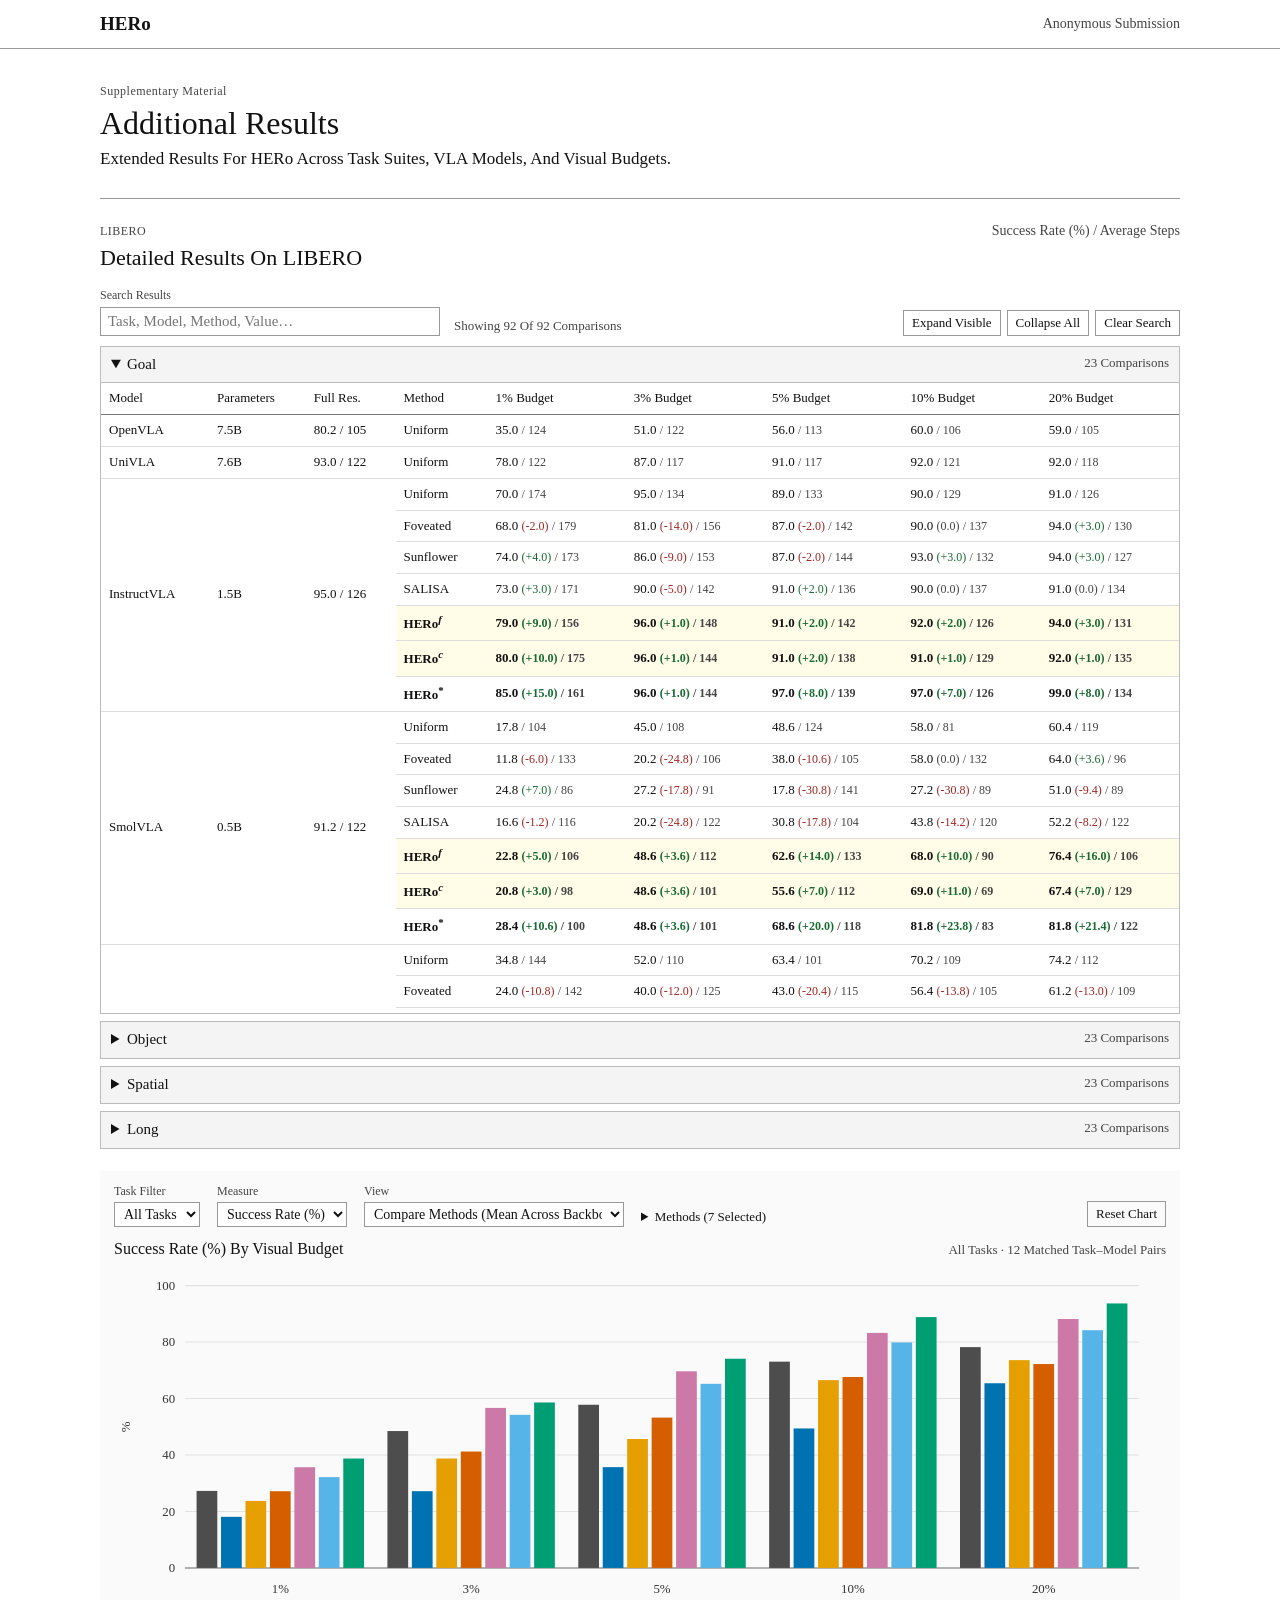
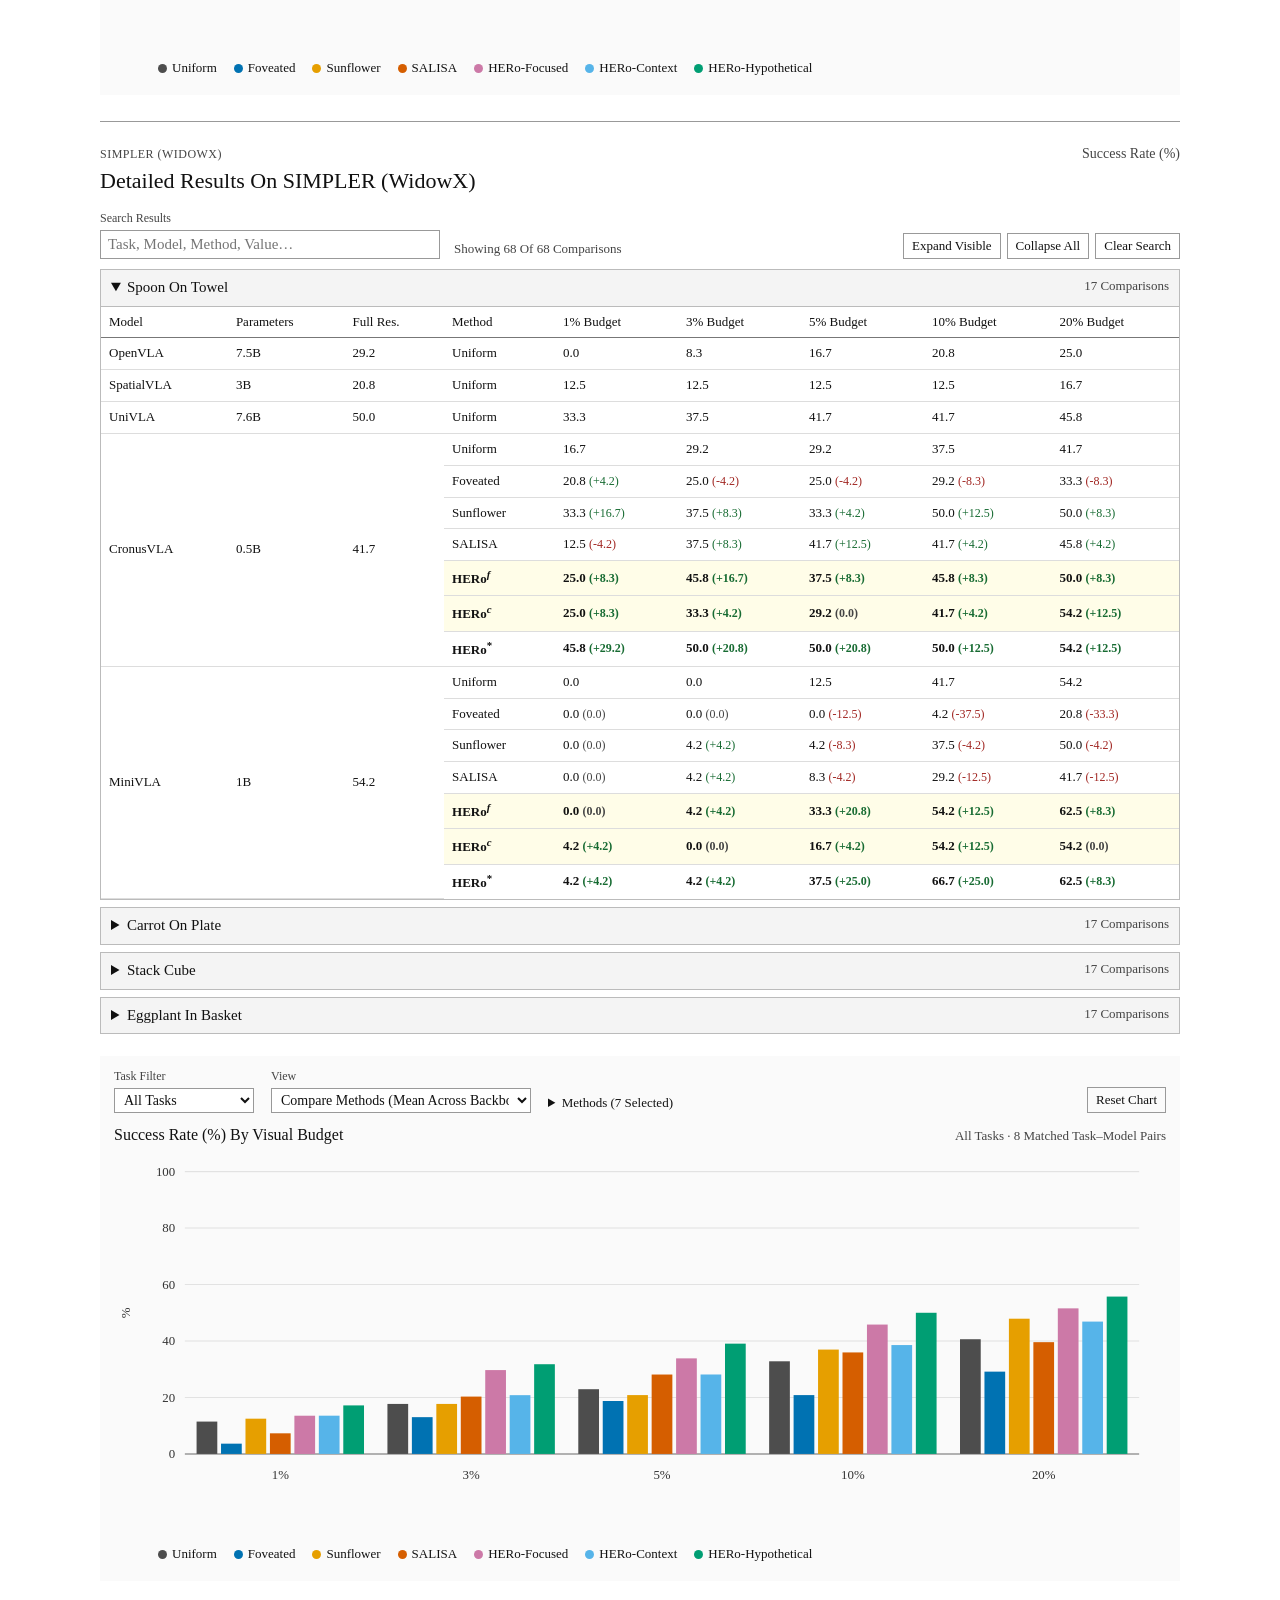
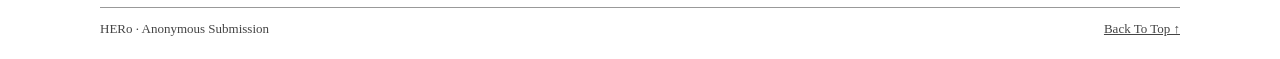
==== commit a1117d5f: "Add files via upload" ====
--- a/index.html
+++ b/index.html
@@ -1,16 +1,51 @@
 <!doctype html>
-<html lang="en" data-theme="light">
-<head><meta charset="utf-8"><meta name="viewport" content="width=device-width, initial-scale=1"><meta name="description" content="CORTAct: a bio-inspired, training-free framework for adaptive visual representations in vision-language-action models."><meta name="theme-color" content="#f6f8fa"><title>CORTAct · Visual Representations for Vision-Language-Action</title><link rel="stylesheet" href="styles.css"><script src="scripts.js" defer></script></head>
-<body><a class="skip-link" href="#overview">Skip to content</a>
-<nav class="section-nav" aria-label="Page sections"><div class="container"><a class="active" href="#overview">Overview</a><a href="#abstract">Abstract</a><a href="#method">Method</a><a href="#results">Results <span class="nav-count">2</span></a><button id="theme-toggle" class="icon-button" aria-label="Switch to dark theme" title="Switch theme">◐</button></div></nav>
-<main class="container">
-<section class="hero" id="overview"><div class="hero-copy"><div class="eyebrow"><span class="tiny-line"></span> PERCEPTION GUIDED BY ACTION</div><h1>CORTAct<span class="title-dot">.</span></h1><h2>Visual Representations for<br>Vision-Language-Action</h2><p class="hero-description">Put visual detail where the next action needs it.<br>A bio-inspired, training-free framework that adapts perception using feedback from a frozen VLA.</p><div class="hero-actions"><a class="button primary" href="#results">Explore the results <span aria-hidden="true">↓</span></a></div><div class="tags"><span>Training-free</span><span>Frozen policy</span><span>Adaptive vision</span></div></div>
-<div class="loop-panel"><div class="panel-label"><span class="mono">perception_action_loop</span><span class="badge green">CORTAct</span></div><div class="flow"><div class="flow-node"><span class="node-index">01</span><div><strong>Visual observation</strong><small>Scene + language instruction</small></div></div><div class="flow-connector">↓</div><div class="flow-node accent-node"><span class="node-index">02</span><div><strong>AdVisR</strong><small>Allocate detail within a fixed budget</small></div><span class="node-chip">adapt</span></div><div class="flow-connector">↓</div><div class="flow-node"><span class="node-index">03</span><div><strong>Frozen VLA policy</strong><small>Generate the next action</small></div></div><div class="feedback"><span aria-hidden="true">↳</span> Action-conditioned feedback <span aria-hidden="true">↺</span></div></div><div class="panel-footer">Observe. Allocate. Act. Repeat.</div></div></section>
-<div class="highlights"><div><span class="metric">0</span><span>Additional training<br><small>Uses a frozen VLA</small></span></div><div><span class="metric">1–20<span>%</span></span><span>Visual budgets evaluated<br><small>Five constrained budget levels</small></span></div><div><span class="metric">8</span><span>Tasks & task suites<br><small>Across the two result tables</small></span></div></div>
-<div class="paper-layout"><div class="paper-main"><section id="abstract" class="content-section"><div class="section-kicker">01 / THE IDEA</div><h2>Abstract</h2><p class="abstract-text">Vision-Language-Action (VLA) models have emerged as a powerful paradigm for language-conditioned robotic manipulation. However, standard VLA pipelines typically process visual observations with spatially uniform fidelity, allocating equal resources to regions regardless of their relevance to the ongoing action. In contrast, human perception continuously adapts where visual detail is allocated according to the demands of interaction. Inspired by this principle, we propose CORTAct, a bio-inspired, training-free framework that closes the perception-action loop by using feedback from a frozen VLA to adapt the visual representation presented to subsequent policy queries. Rather than treating visual allocation independently of action generation, CORTAct derives spatial interaction relevance from the policy&#x27;s own action-conditioned signals. It then temporally aggregates and predicts this relevance to perform non-uniform sampling under a fixed visual budget toward regions likely to support upcoming interactions. To realize this adaptive allocation, CORTAct employs a Human-like Adaptive Visual Representation (AdVisR) module that redistributes spatial resolution using a multi-focus Möbius-parameterized transformation. We extensively evaluate CORTAct across multiple VLA backbones, visual allocation baselines, and embodied manipulation benchmarks. We also explore two complementary non-uniform representations using CORTAct to study the respective roles of local action-relevant detail and global scene context. Our results show that budgeted visual representations improve VLA performance by up to +20\</p></section>
-<section id="method" class="content-section"><div class="section-kicker">02 / THE APPROACH</div><h2>Close the perception–action loop.</h2><p class="section-intro">Human perception adapts to the interaction at hand. CORTAct brings this principle to visual allocation for robotic manipulation.</p><div class="method-grid"><article><span class="method-number">01</span><h3>Read interaction relevance</h3><p>Use the frozen policy’s own action-conditioned signals to identify spatial regions relevant to interaction.</p></article><article><span class="method-number">02</span><h3>Anticipate the next focus</h3><p>Temporally aggregate and predict relevance toward regions likely to support upcoming interactions.</p></article><article><span class="method-number">03</span><h3>Redistribute visual detail</h3><p>AdVisR applies a multi-focus Möbius-parameterized transformation for non-uniform sampling under a fixed visual budget.</p></article></div><div class="note"><strong>Two complementary representations.</strong> Focused perception concentrates on local action-relevant detail; contextual perception preserves broader scene awareness.</div></section></div><aside class="about"><h3>About this research</h3><p>Adaptive visual allocation for language-conditioned robotic manipulation.</p><div class="topic-tags"><span>robotics</span><span>vision-language-action</span><span>visual-representations</span></div><hr><dl><dt>Framework</dt><dd>CORTAct</dd><dt>Visual module</dt><dd>AdVisR</dd><dt>Policy</dt><dd>Frozen VLA</dd></dl><a href="#results">Browse experimental results ↓</a></aside></div>
-<section id="results" class="content-section results"><div class="section-kicker">03 / EXPERIMENTS</div><div class="section-heading"><div><h2>Less visual budget. More relevant detail.</h2><p class="section-intro">Full results across backbones, allocation methods, and constrained visual budgets.</p></div></div><div class="result-callout"><strong>99.0% <span>success</span></strong><p>CORTAct with InstructVLA on Goal at a 20% visual budget, compared with 95.0% at full resolution and 91.0% with Uniform at the same budget.</p></div>
-<div class="table-block"><div class="table-title"><div><span class="section-kicker">TABLE 01</span><h3>Task-suite performance</h3></div></div><p class="table-description">Success rates over 500 rollouts. Each budget cell shows <strong>success rate (%)</strong>, <strong>(change from Uniform)</strong>, and <strong>/ average steps</strong>. Full-resolution cells show success rate / average steps.</p><details class="task-table" open><summary><span>Goal</span><span class="row-count">23 comparisons</span></summary><div class="table-scroll" role="region" aria-label="Goal results" tabindex="0"><table><caption>Goal — success rate (%), change vs. Uniform, and average steps</caption><thead><tr><th scope="col">Model</th><th scope="col">Params</th><th scope="col">Full res.</th><th scope="col">Method</th><th scope="col">1% budget</th><th scope="col">3% budget</th><th scope="col">5% budget</th><th scope="col">10% budget</th><th scope="col">20% budget</th></tr></thead><tbody><tr class="model-start"><td>OpenVLA</td><td>7.5B</td><td>80.2<span class="steps"> / 105</span></td><th scope="row">Uniform</th><td>35.0<span class="steps"> / 124</span></td><td>51.0<span class="steps"> / 122</span></td><td>56.0<span class="steps"> / 113</span></td><td>60.0<span class="steps"> / 106</span></td><td>59.0<span class="steps"> / 105</span></td></tr><tr class="model-start"><td>UniVLA</td><td>7.6B</td><td>93.0<span class="steps"> / 122</span></td><th scope="row">Uniform</th><td>78.0<span class="steps"> / 122</span></td><td>87.0<span class="steps"> / 117</span></td><td>91.0<span class="steps"> / 117</span></td><td>92.0<span class="steps"> / 121</span></td><td>92.0<span class="steps"> / 118</span></td></tr><tr class="model-start"><td>InstructVLA</td><td>1.5B</td><td>95.0<span class="steps"> / 126</span></td><th scope="row">Uniform</th><td>70.0<span class="steps"> / 174</span></td><td>95.0<span class="steps"> / 134</span></td><td>89.0<span class="steps"> / 133</span></td><td>90.0<span class="steps"> / 129</span></td><td>91.0<span class="steps"> / 126</span></td></tr><tr class=""><td>InstructVLA</td><td>1.5B</td><td>95.0<span class="steps"> / 126</span></td><th scope="row">Foveated</th><td>68.0 <span class="delta negative">(-2.0)</span><span class="steps"> / 179</span></td><td>81.0 <span class="delta negative">(-14.0)</span><span class="steps"> / 156</span></td><td>87.0 <span class="delta negative">(-2.0)</span><span class="steps"> / 142</span></td><td>90.0 <span class="delta neutral">(0.0)</span><span class="steps"> / 137</span></td><td>94.0 <span class="delta positive">(+3.0)</span><span class="steps"> / 130</span></td></tr><tr class=""><td>InstructVLA</td><td>1.5B</td><td>95.0<span class="steps"> / 126</span></td><th scope="row">Sunflower</th><td>74.0 <span class="delta positive">(+4.0)</span><span class="steps"> / 173</span></td><td>86.0 <span class="delta negative">(-9.0)</span><span class="steps"> / 153</span></td><td>87.0 <span class="delta negative">(-2.0)</span><span class="steps"> / 144</span></td><td>93.0 <span class="delta positive">(+3.0)</span><span class="steps"> / 132</span></td><td>94.0 <span class="delta positive">(+3.0)</span><span class="steps"> / 127</span></td></tr><tr class=""><td>InstructVLA</td><td>1.5B</td><td>95.0<span class="steps"> / 126</span></td><th scope="row">SALISA</th><td>73.0 <span class="delta positive">(+3.0)</span><span class="steps"> / 171</span></td><td>90.0 <span class="delta negative">(-5.0)</span><span class="steps"> / 142</span></td><td>91.0 <span class="delta positive">(+2.0)</span><span class="steps"> / 136</span></td><td>90.0 <span class="delta neutral">(0.0)</span><span class="steps"> / 137</span></td><td>91.0 <span class="delta neutral">(0.0)</span><span class="steps"> / 134</span></td></tr><tr class="ours "><td>InstructVLA</td><td>1.5B</td><td>95.0<span class="steps"> / 126</span></td><th scope="row">CORTAct<sup>focus</sup></th><td>79.0 <span class="delta positive">(+9.0)</span><span class="steps"> / 156</span></td><td>96.0 <span class="delta positive">(+1.0)</span><span class="steps"> / 148</span></td><td>91.0 <span class="delta positive">(+2.0)</span><span class="steps"> / 142</span></td><td>92.0 <span class="delta positive">(+2.0)</span><span class="steps"> / 126</span></td><td>94.0 <span class="delta positive">(+3.0)</span><span class="steps"> / 131</span></td></tr><tr class="ours "><td>InstructVLA</td><td>1.5B</td><td>95.0<span class="steps"> / 126</span></td><th scope="row">CORTAct<sup>context</sup></th><td>80.0 <span class="delta positive">(+10.0)</span><span class="steps"> / 175</span></td><td>96.0 <span class="delta positive">(+1.0)</span><span class="steps"> / 144</span></td><td>91.0 <span class="delta positive">(+2.0)</span><span class="steps"> / 138</span></td><td>91.0 <span class="delta positive">(+1.0)</span><span class="steps"> / 129</span></td><td>92.0 <span class="delta positive">(+1.0)</span><span class="steps"> / 135</span></td></tr><tr class="ours "><td>InstructVLA</td><td>1.5B</td><td>95.0<span class="steps"> / 126</span></td><th scope="row">CORTAct</th><td>85.0 <span class="delta positive">(+15.0)</span><span class="steps"> / 161</span></td><td>96.0 <span class="delta positive">(+1.0)</span><span class="steps"> / 144</span></td><td>97.0 <span class="delta positive">(+8.0)</span><span class="steps"> / 139</span></td><td>97.0 <span class="delta positive">(+7.0)</span><span class="steps"> / 126</span></td><td>99.0 <span class="delta positive">(+8.0)</span><span class="steps"> / 134</span></td></tr><tr class="model-start"><td>SmolVLA</td><td>0.5B</td><td>91.2<span class="steps"> / 122</span></td><th scope="row">Uniform</th><td>17.8<span class="steps"> / 104</span></td><td>45.0<span class="steps"> / 108</span></td><td>48.6<span class="steps"> / 124</span></td><td>58.0<span class="steps"> / 81</span></td><td>60.4<span class="steps"> / 119</span></td></tr><tr class=""><td>SmolVLA</td><td>0.5B</td><td>91.2<span class="steps"> / 122</span></td><th scope="row">Foveated</th><td>11.8 <span class="delta negative">(-6.0)</span><span class="steps"> / 133</span></td><td>20.2 <span class="delta negative">(-24.8)</span><span class="steps"> / 106</span></td><td>38.0 <span class="delta negative">(-10.6)</span><span class="steps"> / 105</span></td><td>58.0 <span class="delta neutral">(0.0)</span><span class="steps"> / 132</span></td><td>64.0 <span class="delta positive">(+3.6)</span><span class="steps"> / 96</span></td></tr><tr class=""><td>SmolVLA</td><td>0.5B</td><td>91.2<span class="steps"> / 122</span></td><th scope="row">Sunflower</th><td>24.8 <span class="delta positive">(+7.0)</span><span class="steps"> / 86</span></td><td>27.2 <span class="delta negative">(-17.8)</span><span class="steps"> / 91</span></td><td>17.8 <span class="delta negative">(-30.8)</span><span class="steps"> / 141</span></td><td>27.2 <span class="delta negative">(-30.8)</span><span class="steps"> / 89</span></td><td>51.0 <span class="delta negative">(-9.4)</span><span class="steps"> / 89</span></td></tr><tr class=""><td>SmolVLA</td><td>0.5B</td><td>91.2<span class="steps"> / 122</span></td><th scope="row">SALISA</th><td>16.6 <span class="delta negative">(-1.2)</span><span class="steps"> / 116</span></td><td>20.2 <span class="delta negative">(-24.8)</span><span class="steps"> / 122</span></td><td>30.8 <span class="delta negative">(-17.8)</span><span class="steps"> / 104</span></td><td>43.8 <span class="delta negative">(-14.2)</span><span class="steps"> / 120</span></td><td>52.2 <span class="delta negative">(-8.2)</span><span class="steps"> / 122</span></td></tr><tr class="ours "><td>SmolVLA</td><td>0.5B</td><td>91.2<span class="steps"> / 122</span></td><th scope="row">CORTAct<sup>focus</sup></th><td>22.8 <span class="delta positive">(+5.0)</span><span class="steps"> / 106</span></td><td>48.6 <span class="delta positive">(+3.6)</span><span class="steps"> / 112</span></td><td>62.6 <span class="delta positive">(+14.0)</span><span class="steps"> / 133</span></td><td>68.0 <span class="delta positive">(+10.0)</span><span class="steps"> / 90</span></td><td>76.4 <span class="delta positive">(+16.0)</span><span class="steps"> / 106</span></td></tr><tr class="ours "><td>SmolVLA</td><td>0.5B</td><td>91.2<span class="steps"> / 122</span></td><th scope="row">CORTAct<sup>context</sup></th><td>20.8 <span class="delta positive">(+3.0)</span><span class="steps"> / 98</span></td><td>48.6 <span class="delta positive">(+3.6)</span><span class="steps"> / 101</span></td><td>55.6 <span class="delta positive">(+7.0)</span><span class="steps"> / 112</span></td><td>69.0 <span class="delta positive">(+11.0)</span><span class="steps"> / 69</span></td><td>67.4 <span class="delta positive">(+7.0)</span><span class="steps"> / 129</span></td></tr><tr class="ours "><td>SmolVLA</td><td>0.5B</td><td>91.2<span class="steps"> / 122</span></td><th scope="row">CORTAct</th><td>28.4 <span class="delta positive">(+10.6)</span><span class="steps"> / 100</span></td><td>48.6 <span class="delta positive">(+3.6)</span><span class="steps"> / 101</span></td><td>68.6 <span class="delta positive">(+20.0)</span><span class="steps"> / 118</span></td><td>81.8 <span class="delta positive">(+23.8)</span><span class="steps"> / 83</span></td><td>81.8 <span class="delta positive">(+21.4)</span><span class="steps"> / 122</span></td></tr><tr class="model-start"><td>TurboVLA</td><td>0.2B</td><td>97.2<span class="steps"> / 112</span></td><th scope="row">Uniform</th><td>34.8<span class="steps"> / 144</span></td><td>52.0<span class="steps"> / 110</span></td><td>63.4<span class="steps"> / 101</span></td><td>70.2<span class="steps"> / 109</span></td><td>74.2<span class="steps"> / 112</span></td></tr><tr class=""><td>TurboVLA</td><td>0.2B</td><td>97.2<span class="steps"> / 112</span></td><th scope="row">Foveated</th><td>24.0 <span class="delta negative">(-10.8)</span><span class="steps"> / 142</span></td><td>40.0 <span class="delta negative">(-12.0)</span><span class="steps"> / 125</span></td><td>43.0 <span class="delta negative">(-20.4)</span><span class="steps"> / 115</span></td><td>56.4 <span class="delta negative">(-13.8)</span><span class="steps"> / 105</span></td><td>61.2 <span class="delta negative">(-13.0)</span><span class="steps"> / 109</span></td></tr><tr class=""><td>TurboVLA</td><td>0.2B</td><td>97.2<span class="steps"> / 112</span></td><th scope="row">Sunflower</th><td>21.4 <span class="delta negative">(-13.4)</span><span class="steps"> / 101</span></td><td>35.2 <span class="delta negative">(-16.8)</span><span class="steps"> / 110</span></td><td>44.2 <span class="delta negative">(-19.2)</span><span class="steps"> / 110</span></td><td>58.4 <span class="delta negative">(-11.8)</span><span class="steps"> / 106</span></td><td>68.4 <span class="delta negative">(-5.8)</span><span class="steps"> / 112</span></td></tr><tr class=""><td>TurboVLA</td><td>0.2B</td><td>97.2<span class="steps"> / 112</span></td><th scope="row">SALISA</th><td>40.2 <span class="delta positive">(+5.4)</span><span class="steps"> / 132</span></td><td>56.0 <span class="delta positive">(+4.0)</span><span class="steps"> / 119</span></td><td>61.4 <span class="delta negative">(-2.0)</span><span class="steps"> / 106</span></td><td>68.2 <span class="delta negative">(-2.0)</span><span class="steps"> / 107</span></td><td>66.6 <span class="delta negative">(-7.6)</span><span class="steps"> / 109</span></td></tr><tr class="ours "><td>TurboVLA</td><td>0.2B</td><td>97.2<span class="steps"> / 112</span></td><th scope="row">CORTAct<sup>focus</sup></th><td>36.0 <span class="delta positive">(+1.2)</span><span class="steps"> / 124</span></td><td>67.4 <span class="delta positive">(+15.4)</span><span class="steps"> / 110</span></td><td>81.6 <span class="delta positive">(+18.2)</span><span class="steps"> / 104</span></td><td>94.8 <span class="delta positive">(+24.6)</span><span class="steps"> / 93</span></td><td>91.2 <span class="delta positive">(+17.0)</span><span class="steps"> / 133</span></td></tr><tr class="ours "><td>TurboVLA</td><td>0.2B</td><td>97.2<span class="steps"> / 112</span></td><th scope="row">CORTAct<sup>context</sup></th><td>36.0 <span class="delta positive">(+1.2)</span><span class="steps"> / 182</span></td><td>64.0 <span class="delta positive">(+12.0)</span><span class="steps"> / 146</span></td><td>77.4 <span class="delta positive">(+14.0)</span><span class="steps"> / 141</span></td><td>88.2 <span class="delta positive">(+18.0)</span><span class="steps"> / 137</span></td><td>93.2 <span class="delta positive">(+19.0)</span><span class="steps"> / 97</span></td></tr><tr class="ours "><td>TurboVLA</td><td>0.2B</td><td>97.2<span class="steps"> / 112</span></td><th scope="row">CORTAct</th><td>36.0 <span class="delta positive">(+1.2)</span><span class="steps"> / 124</span></td><td>67.4 <span class="delta positive">(+15.4)</span><span class="steps"> / 110</span></td><td>81.6 <span class="delta positive">(+18.2)</span><span class="steps"> / 104</span></td><td>94.8 <span class="delta positive">(+24.6)</span><span class="steps"> / 93</span></td><td>98.2 <span class="delta positive">(+24.0)</span><span class="steps"> / 108</span></td></tr></tbody></table></div></details><details class="task-table" ><summary><span>Object</span><span class="row-count">23 comparisons</span></summary><div class="table-scroll" role="region" aria-label="Object results" tabindex="0"><table><caption>Object — success rate (%), change vs. Uniform, and average steps</caption><thead><tr><th scope="col">Model</th><th scope="col">Params</th><th scope="col">Full res.</th><th scope="col">Method</th><th scope="col">1% budget</th><th scope="col">3% budget</th><th scope="col">5% budget</th><th scope="col">10% budget</th><th scope="col">20% budget</th></tr></thead><tbody><tr class="model-start"><td>OpenVLA</td><td>7.5B</td><td>87.4<span class="steps"> / 171</span></td><th scope="row">Uniform</th><td>16<span class="steps"> / 168</span></td><td>36.0<span class="steps"> / 142</span></td><td>36.0<span class="steps"> / 159</span></td><td>67.0<span class="steps"> / 163</span></td><td>79.0<span class="steps"> / 170</span></td></tr><tr class="model-start"><td>UniVLA</td><td>7.6B</td><td>99.0<span class="steps"> / 145</span></td><th scope="row">Uniform</th><td>87.0<span class="steps"> / 146</span></td><td>96.0<span class="steps"> / 148</span></td><td>96.0<span class="steps"> / 146</span></td><td>98.0<span class="steps"> / 146</span></td><td>99.0<span class="steps"> / 147</span></td></tr><tr class="model-start"><td>InstructVLA</td><td>1.5B</td><td>97.0<span class="steps"> / 147</span></td><th scope="row">Uniform</th><td>19.0<span class="steps"> / 265</span></td><td>39.0<span class="steps"> / 240</span></td><td>55.0<span class="steps"> / 208</span></td><td>82.0<span class="steps"> / 170</span></td><td>89.0<span class="steps"> / 156</span></td></tr><tr class=""><td>InstructVLA</td><td>1.5B</td><td>97.0<span class="steps"> / 147</span></td><th scope="row">Foveated</th><td>18.0 <span class="delta negative">(-1.0)</span><span class="steps"> / 267</span></td><td>27.0 <span class="delta negative">(-12.0)</span><span class="steps"> / 254</span></td><td>33.0 <span class="delta negative">(-22.0)</span><span class="steps"> / 244</span></td><td>46.0 <span class="delta negative">(-36.0)</span><span class="steps"> / 225</span></td><td>58.0 <span class="delta negative">(-31.0)</span><span class="steps"> / 206</span></td></tr><tr class=""><td>InstructVLA</td><td>1.5B</td><td>97.0<span class="steps"> / 147</span></td><th scope="row">Sunflower</th><td>22.0 <span class="delta positive">(+3.0)</span><span class="steps"> / 259</span></td><td>39.0 <span class="delta neutral">(0.0)</span><span class="steps"> / 232</span></td><td>58.0 <span class="delta positive">(+3.0)</span><span class="steps"> / 213</span></td><td>88.0 <span class="delta positive">(+6.0)</span><span class="steps"> / 163</span></td><td>90.0 <span class="delta positive">(+1.0)</span><span class="steps"> / 163</span></td></tr><tr class=""><td>InstructVLA</td><td>1.5B</td><td>97.0<span class="steps"> / 147</span></td><th scope="row">SALISA</th><td>26.0 <span class="delta positive">(+7.0)</span><span class="steps"> / 256</span></td><td>45.0 <span class="delta positive">(+6.0)</span><span class="steps"> / 226</span></td><td>68.0 <span class="delta positive">(+13.0)</span><span class="steps"> / 192</span></td><td>89.0 <span class="delta positive">(+7.0)</span><span class="steps"> / 167</span></td><td>88.0 <span class="delta negative">(-1.0)</span><span class="steps"> / 161</span></td></tr><tr class="ours "><td>InstructVLA</td><td>1.5B</td><td>97.0<span class="steps"> / 147</span></td><th scope="row">CORTAct<sup>focus</sup></th><td>23.0 <span class="delta positive">(+4.0)</span><span class="steps"> / 274</span></td><td>50.0 <span class="delta positive">(+11.0)</span><span class="steps"> / 208</span></td><td>68.0 <span class="delta positive">(+13.0)</span><span class="steps"> / 188</span></td><td>90.0 <span class="delta positive">(+8.0)</span><span class="steps"> / 154</span></td><td>93.0 <span class="delta positive">(+4.0)</span><span class="steps"> / 147</span></td></tr><tr class="ours "><td>InstructVLA</td><td>1.5B</td><td>97.0<span class="steps"> / 147</span></td><th scope="row">CORTAct<sup>context</sup></th><td>25.0 <span class="delta positive">(+6.0)</span><span class="steps"> / 264</span></td><td>46.0 <span class="delta positive">(+7.0)</span><span class="steps"> / 230</span></td><td>63.0 <span class="delta positive">(+8.0)</span><span class="steps"> / 167</span></td><td>85.0 <span class="delta positive">(+3.0)</span><span class="steps"> / 165</span></td><td>91.0 <span class="delta positive">(+2.0)</span><span class="steps"> / 153</span></td></tr><tr class="ours "><td>InstructVLA</td><td>1.5B</td><td>97.0<span class="steps"> / 147</span></td><th scope="row">CORTAct</th><td>27.0 <span class="delta positive">(+8.0)</span><span class="steps"> / 267</span></td><td>50.0 <span class="delta positive">(+11.0)</span><span class="steps"> / 208</span></td><td>75.0 <span class="delta positive">(+20.0)</span><span class="steps"> / 173</span></td><td>95.0 <span class="delta positive">(+13.0)</span><span class="steps"> / 161</span></td><td>99.0 <span class="delta positive">(+10.0)</span><span class="steps"> / 149</span></td></tr><tr class="model-start"><td>SmolVLA</td><td>0.5B</td><td>93.4<span class="steps"> / 141</span></td><th scope="row">Uniform</th><td>13.4<span class="steps"> / 174</span></td><td>34.2<span class="steps"> / 159</span></td><td>48.8<span class="steps"> / 178</span></td><td>69.6<span class="steps"> / 158</span></td><td>80.0<span class="steps"> / 139</span></td></tr><tr class=""><td>SmolVLA</td><td>0.5B</td><td>93.4<span class="steps"> / 141</span></td><th scope="row">Foveated</th><td>6.2 <span class="delta negative">(-7.2)</span><span class="steps"> / 191</span></td><td>12.4 <span class="delta negative">(-21.8)</span><span class="steps"> / 280</span></td><td>17.6 <span class="delta negative">(-31.2)</span><span class="steps"> / 169</span></td><td>37.4 <span class="delta negative">(-32.2)</span><span class="steps"> / 154</span></td><td>53.0 <span class="delta negative">(-27.0)</span><span class="steps"> / 160</span></td></tr><tr class=""><td>SmolVLA</td><td>0.5B</td><td>93.4<span class="steps"> / 141</span></td><th scope="row">Sunflower</th><td>19.8 <span class="delta positive">(+6.4)</span><span class="steps"> / 208</span></td><td>46.8 <span class="delta positive">(+12.6)</span><span class="steps"> / 159</span></td><td>46.8 <span class="delta negative">(-2.0)</span><span class="steps"> / 180</span></td><td>58.2 <span class="delta negative">(-11.4)</span><span class="steps"> / 150</span></td><td>69.6 <span class="delta negative">(-10.4)</span><span class="steps"> / 141</span></td></tr><tr class=""><td>SmolVLA</td><td>0.5B</td><td>93.4<span class="steps"> / 141</span></td><th scope="row">SALISA</th><td>11.4 <span class="delta negative">(-2.0)</span><span class="steps"> / 150</span></td><td>14.6 <span class="delta negative">(-19.6)</span><span class="steps"> / 214</span></td><td>17.6 <span class="delta negative">(-31.2)</span><span class="steps"> / 162</span></td><td>39.4 <span class="delta negative">(-30.2)</span><span class="steps"> / 146</span></td><td>58.2 <span class="delta negative">(-21.8)</span><span class="steps"> / 173</span></td></tr><tr class="ours "><td>SmolVLA</td><td>0.5B</td><td>93.4<span class="steps"> / 141</span></td><th scope="row">CORTAct<sup>focus</sup></th><td>23.4 <span class="delta positive">(+10.0)</span><span class="steps"> / 165</span></td><td>45.2 <span class="delta positive">(+11.0)</span><span class="steps"> / 147</span></td><td>63.8 <span class="delta positive">(+15.0)</span><span class="steps"> / 164</span></td><td>86.6 <span class="delta positive">(+17.0)</span><span class="steps"> / 144</span></td><td>90.0 <span class="delta positive">(+10.0)</span><span class="steps"> / 129</span></td></tr><tr class="ours "><td>SmolVLA</td><td>0.5B</td><td>93.4<span class="steps"> / 141</span></td><th scope="row">CORTAct<sup>context</sup></th><td>19.4 <span class="delta positive">(+6.0)</span><span class="steps"> / 181</span></td><td>44.2 <span class="delta positive">(+10.0)</span><span class="steps"> / 168</span></td><td>58.8 <span class="delta positive">(+10.0)</span><span class="steps"> / 189</span></td><td>76.6 <span class="delta positive">(+7.0)</span><span class="steps"> / 168</span></td><td>88.0 <span class="delta positive">(+8.0)</span><span class="steps"> / 147</span></td></tr><tr class="ours "><td>SmolVLA</td><td>0.5B</td><td>93.4<span class="steps"> / 141</span></td><th scope="row">CORTAct</th><td>27.0 <span class="delta positive">(+13.6)</span><span class="steps"> / 176</span></td><td>45.6 <span class="delta positive">(+11.4)</span><span class="steps"> / 161</span></td><td>67.4 <span class="delta positive">(+18.6)</span><span class="steps"> / 171</span></td><td>89.2 <span class="delta positive">(+19.6)</span><span class="steps"> / 151</span></td><td>91.4 <span class="delta positive">(+11.4)</span><span class="steps"> / 134</span></td></tr><tr class="model-start"><td>TurboVLA</td><td>0.2B</td><td>98.8<span class="steps"> / 162</span></td><th scope="row">Uniform</th><td>18.2<span class="steps"> / 236</span></td><td>32.0<span class="steps"> / 224</span></td><td>51.6<span class="steps"> / 190</span></td><td>81.4<span class="steps"> / 167</span></td><td>87.0<span class="steps"> / 159</span></td></tr><tr class=""><td>TurboVLA</td><td>0.2B</td><td>98.8<span class="steps"> / 162</span></td><th scope="row">Foveated</th><td>15.4 <span class="delta negative">(-2.8)</span><span class="steps"> / 241</span></td><td>16.8 <span class="delta negative">(-15.2)</span><span class="steps"> / 241</span></td><td>20.2 <span class="delta negative">(-31.4)</span><span class="steps"> / 238</span></td><td>50.4 <span class="delta negative">(-31.0)</span><span class="steps"> / 212</span></td><td>95.2 <span class="delta positive">(+8.2)</span><span class="steps"> / 174</span></td></tr><tr class=""><td>TurboVLA</td><td>0.2B</td><td>98.8<span class="steps"> / 162</span></td><th scope="row">Sunflower</th><td>3.4 <span class="delta negative">(-14.8)</span><span class="steps"> / 221</span></td><td>33.8 <span class="delta positive">(+1.8)</span><span class="steps"> / 209</span></td><td>46.0 <span class="delta negative">(-5.6)</span><span class="steps"> / 188</span></td><td>100.0 <span class="delta positive">(+18.6)</span><span class="steps"> / 153</span></td><td>100.0 <span class="delta positive">(+13.0)</span><span class="steps"> / 154</span></td></tr><tr class=""><td>TurboVLA</td><td>0.2B</td><td>98.8<span class="steps"> / 162</span></td><th scope="row">SALISA</th><td>13.8 <span class="delta negative">(-4.4)</span><span class="steps"> / 244</span></td><td>34.0 <span class="delta positive">(+2.0)</span><span class="steps"> / 213</span></td><td>64.4 <span class="delta positive">(+12.8)</span><span class="steps"> / 185</span></td><td>81.4 <span class="delta neutral">(0.0)</span><span class="steps"> / 168</span></td><td>98.8 <span class="delta positive">(+11.8)</span><span class="steps"> / 159</span></td></tr><tr class="ours "><td>TurboVLA</td><td>0.2B</td><td>98.8<span class="steps"> / 162</span></td><th scope="row">CORTAct<sup>focus</sup></th><td>30.2 <span class="delta positive">(+12.0)</span><span class="steps"> / 184</span></td><td>45.6 <span class="delta positive">(+13.6)</span><span class="steps"> / 186</span></td><td>60.6 <span class="delta positive">(+9.0)</span><span class="steps"> / 185</span></td><td>88.4 <span class="delta positive">(+7.0)</span><span class="steps"> / 145</span></td><td>93.0 <span class="delta positive">(+6.0)</span><span class="steps"> / 137</span></td></tr><tr class="ours "><td>TurboVLA</td><td>0.2B</td><td>98.8<span class="steps"> / 162</span></td><th scope="row">CORTAct<sup>context</sup></th><td>22.2 <span class="delta positive">(+4.0)</span><span class="steps"> / 200</span></td><td>41.6 <span class="delta positive">(+9.6)</span><span class="steps"> / 199</span></td><td>57.6 <span class="delta positive">(+6.0)</span><span class="steps"> / 170</span></td><td>86.4 <span class="delta positive">(+5.0)</span><span class="steps"> / 162</span></td><td>89.0 <span class="delta positive">(+2.0)</span><span class="steps"> / 145</span></td></tr><tr class="ours "><td>TurboVLA</td><td>0.2B</td><td>98.8<span class="steps"> / 162</span></td><th scope="row">CORTAct</th><td>41.8 <span class="delta positive">(+23.6)</span><span class="steps"> / 189</span></td><td>51.6 <span class="delta positive">(+19.6)</span><span class="steps"> / 189</span></td><td>70.2 <span class="delta positive">(+18.6)</span><span class="steps"> / 174</span></td><td>88.4 <span class="delta positive">(+7.0)</span><span class="steps"> / 145</span></td><td>98.8 <span class="delta positive">(+11.8)</span><span class="steps"> / 139</span></td></tr></tbody></table></div></details><details class="task-table" ><summary><span>Spatial</span><span class="row-count">23 comparisons</span></summary><div class="table-scroll" role="region" aria-label="Spatial results" tabindex="0"><table><caption>Spatial — success rate (%), change vs. Uniform, and average steps</caption><thead><tr><th scope="col">Model</th><th scope="col">Params</th><th scope="col">Full res.</th><th scope="col">Method</th><th scope="col">1% budget</th><th scope="col">3% budget</th><th scope="col">5% budget</th><th scope="col">10% budget</th><th scope="col">20% budget</th></tr></thead><tbody><tr class="model-start"><td>OpenVLA</td><td>7.5B</td><td>82.7<span class="steps"> / 113</span></td><th scope="row">Uniform</th><td>66.0<span class="steps"> / 116</span></td><td>63.0<span class="steps"> / 112</span></td><td>62.0<span class="steps"> / 110</span></td><td>58.0<span class="steps"> / 111</span></td><td>63.0<span class="steps"> / 113</span></td></tr><tr class="model-start"><td>UniVLA</td><td>7.6B</td><td>97.0<span class="steps"> / 114</span></td><th scope="row">Uniform</th><td>73.0<span class="steps"> / 115</span></td><td>94.0<span class="steps"> / 113</span></td><td>95.0<span class="steps"> / 112</span></td><td>96.0<span class="steps"> / 115</span></td><td>96.0<span class="steps"> / 113</span></td></tr><tr class="model-start"><td>InstructVLA</td><td>1.5B</td><td>95.0<span class="steps"> / 117</span></td><th scope="row">Uniform</th><td>59.0<span class="steps"> / 168</span></td><td>94.0<span class="steps"> / 119</span></td><td>91.0<span class="steps"> / 116</span></td><td>91.0<span class="steps"> / 116</span></td><td>93.0<span class="steps"> / 114</span></td></tr><tr class=""><td>InstructVLA</td><td>1.5B</td><td>95.0<span class="steps"> / 117</span></td><th scope="row">Foveated</th><td>15.0 <span class="delta negative">(-44.0)</span><span class="steps"> / 212</span></td><td>44.0 <span class="delta negative">(-50.0)</span><span class="steps"> / 181</span></td><td>63.0 <span class="delta negative">(-28.0)</span><span class="steps"> / 161</span></td><td>86.0 <span class="delta negative">(-5.0)</span><span class="steps"> / 129</span></td><td>95.0 <span class="delta positive">(+2.0)</span><span class="steps"> / 118</span></td></tr><tr class=""><td>InstructVLA</td><td>1.5B</td><td>95.0<span class="steps"> / 117</span></td><th scope="row">Sunflower</th><td>52.0 <span class="delta negative">(-7.0)</span><span class="steps"> / 172</span></td><td>70.0 <span class="delta negative">(-24.0)</span><span class="steps"> / 147</span></td><td>89.0 <span class="delta negative">(-2.0)</span><span class="steps"> / 125</span></td><td>95.0 <span class="delta positive">(+4.0)</span><span class="steps"> / 118</span></td><td>93.0 <span class="delta neutral">(0.0)</span><span class="steps"> / 119</span></td></tr><tr class=""><td>InstructVLA</td><td>1.5B</td><td>95.0<span class="steps"> / 117</span></td><th scope="row">SALISA</th><td>43.0 <span class="delta negative">(-16.0)</span><span class="steps"> / 181</span></td><td>92.0 <span class="delta negative">(-2.0)</span><span class="steps"> / 120</span></td><td>91.0 <span class="delta neutral">(0.0)</span><span class="steps"> / 122</span></td><td>97.0 <span class="delta positive">(+6.0)</span><span class="steps"> / 114</span></td><td>98.0 <span class="delta positive">(+5.0)</span><span class="steps"> / 112</span></td></tr><tr class="ours "><td>InstructVLA</td><td>1.5B</td><td>95.0<span class="steps"> / 117</span></td><th scope="row">CORTAct<sup>focus</sup></th><td>72.0 <span class="delta positive">(+13.0)</span><span class="steps"> / 142</span></td><td>98.0 <span class="delta positive">(+4.0)</span><span class="steps"> / 118</span></td><td>94.0 <span class="delta positive">(+3.0)</span><span class="steps"> / 117</span></td><td>93.0 <span class="delta positive">(+2.0)</span><span class="steps"> / 121</span></td><td>94.0 <span class="delta positive">(+1.0)</span><span class="steps"> / 118</span></td></tr><tr class="ours "><td>InstructVLA</td><td>1.5B</td><td>95.0<span class="steps"> / 117</span></td><th scope="row">CORTAct<sup>context</sup></th><td>66.0 <span class="delta positive">(+7.0)</span><span class="steps"> / 163</span></td><td>95.0 <span class="delta positive">(+1.0)</span><span class="steps"> / 123</span></td><td>92.0 <span class="delta positive">(+1.0)</span><span class="steps"> / 121</span></td><td>93.0 <span class="delta positive">(+2.0)</span><span class="steps"> / 125</span></td><td>93.0 <span class="delta neutral">(0.0)</span><span class="steps"> / 117</span></td></tr><tr class="ours "><td>InstructVLA</td><td>1.5B</td><td>95.0<span class="steps"> / 117</span></td><th scope="row">CORTAct</th><td>72.0 <span class="delta positive">(+13.0)</span><span class="steps"> / 142</span></td><td>99.0 <span class="delta positive">(+5.0)</span><span class="steps"> / 121</span></td><td>100.0 <span class="delta positive">(+9.0)</span><span class="steps"> / 120</span></td><td>100.0 <span class="delta positive">(+9.0)</span><span class="steps"> / 122</span></td><td>99.0 <span class="delta positive">(+6.0)</span><span class="steps"> / 117</span></td></tr><tr class="model-start"><td>SmolVLA</td><td>0.5B</td><td>89.2<span class="steps"> / 103</span></td><th scope="row">Uniform</th><td>23.2<span class="steps"> / 108</span></td><td>48.4<span class="steps"> / 96</span></td><td>57.2<span class="steps"> / 101</span></td><td>71.6<span class="steps"> / 112</span></td><td>77.0<span class="steps"> / 104</span></td></tr><tr class=""><td>SmolVLA</td><td>0.5B</td><td>89.2<span class="steps"> / 103</span></td><th scope="row">Foveated</th><td>3.4 <span class="delta negative">(-19.8)</span><span class="steps"> / 220</span></td><td>14.4 <span class="delta negative">(-34.0)</span><span class="steps"> / 132</span></td><td>34.2 <span class="delta negative">(-23.0)</span><span class="steps"> / 126</span></td><td>41.8 <span class="delta negative">(-29.8)</span><span class="steps"> / 87</span></td><td>62.8 <span class="delta negative">(-14.2)</span><span class="steps"> / 104</span></td></tr><tr class=""><td>SmolVLA</td><td>0.5B</td><td>89.2<span class="steps"> / 103</span></td><th scope="row">Sunflower</th><td>27.6 <span class="delta positive">(+4.4)</span><span class="steps"> / 92</span></td><td>41.8 <span class="delta negative">(-6.6)</span><span class="steps"> / 89</span></td><td>40.8 <span class="delta negative">(-16.4)</span><span class="steps"> / 123</span></td><td>60.6 <span class="delta negative">(-11.0)</span><span class="steps"> / 96</span></td><td>67.2 <span class="delta negative">(-9.8)</span><span class="steps"> / 117</span></td></tr><tr class=""><td>SmolVLA</td><td>0.5B</td><td>89.2<span class="steps"> / 103</span></td><th scope="row">SALISA</th><td>21.0 <span class="delta negative">(-2.2)</span><span class="steps"> / 79</span></td><td>26.4 <span class="delta negative">(-22.0)</span><span class="steps"> / 79</span></td><td>45.2 <span class="delta negative">(-12.0)</span><span class="steps"> / 120</span></td><td>62.8 <span class="delta negative">(-8.8)</span><span class="steps"> / 110</span></td><td>65.0 <span class="delta negative">(-12.0)</span><span class="steps"> / 108</span></td></tr><tr class="ours "><td>SmolVLA</td><td>0.5B</td><td>89.2<span class="steps"> / 103</span></td><th scope="row">CORTAct<sup>focus</sup></th><td>33.2 <span class="delta positive">(+10.0)</span><span class="steps"> / 98</span></td><td>62.4 <span class="delta positive">(+14.0)</span><span class="steps"> / 84</span></td><td>79.2 <span class="delta positive">(+22.0)</span><span class="steps"> / 115</span></td><td>91.6 <span class="delta positive">(+20.0)</span><span class="steps"> / 88</span></td><td>82.6 <span class="delta positive">(+5.6)</span><span class="steps"> / 98</span></td></tr><tr class="ours "><td>SmolVLA</td><td>0.5B</td><td>89.2<span class="steps"> / 103</span></td><th scope="row">CORTAct<sup>context</sup></th><td>30.2 <span class="delta positive">(+7.0)</span><span class="steps"> / 115</span></td><td>55.4 <span class="delta positive">(+7.0)</span><span class="steps"> / 105</span></td><td>64.2 <span class="delta positive">(+7.0)</span><span class="steps"> / 86</span></td><td>75.6 <span class="delta positive">(+4.0)</span><span class="steps"> / 112</span></td><td>80.0 <span class="delta positive">(+3.0)</span><span class="steps"> / 110</span></td></tr><tr class="ours "><td>SmolVLA</td><td>0.5B</td><td>89.2<span class="steps"> / 103</span></td><th scope="row">CORTAct</th><td>36.4 <span class="delta positive">(+13.2)</span><span class="steps"> / 109</span></td><td>69.4 <span class="delta positive">(+21.0)</span><span class="steps"> / 98</span></td><td>82.6 <span class="delta positive">(+25.4)</span><span class="steps"> / 94</span></td><td>93.6 <span class="delta positive">(+22.0)</span><span class="steps"> / 105</span></td><td>82.6 <span class="delta positive">(+5.6)</span><span class="steps"> / 98</span></td></tr><tr class="model-start"><td>TurboVLA</td><td>0.2B</td><td>98.2<span class="steps"> / 112</span></td><th scope="row">Uniform</th><td>51.0<span class="steps"> / 150</span></td><td>50.2<span class="steps"> / 127</span></td><td>62.4<span class="steps"> / 112</span></td><td>88.8<span class="steps"> / 116</span></td><td>89.0<span class="steps"> / 114</span></td></tr><tr class=""><td>TurboVLA</td><td>0.2B</td><td>98.2<span class="steps"> / 112</span></td><th scope="row">Foveated</th><td>46.0 <span class="delta negative">(-5.0)</span><span class="steps"> / 178</span></td><td>41.2 <span class="delta negative">(-9.0)</span><span class="steps"> / 148</span></td><td>48.2 <span class="delta negative">(-14.2)</span><span class="steps"> / 136</span></td><td>48.6 <span class="delta negative">(-40.2)</span><span class="steps"> / 116</span></td><td>69.4 <span class="delta negative">(-19.6)</span><span class="steps"> / 116</span></td></tr><tr class=""><td>TurboVLA</td><td>0.2B</td><td>98.2<span class="steps"> / 112</span></td><th scope="row">Sunflower</th><td>27.8 <span class="delta negative">(-23.2)</span><span class="steps"> / 140</span></td><td>40.0 <span class="delta negative">(-10.2)</span><span class="steps"> / 118</span></td><td>53.0 <span class="delta negative">(-9.4)</span><span class="steps"> / 116</span></td><td>77.6 <span class="delta negative">(-11.2)</span><span class="steps"> / 111</span></td><td>100.0 <span class="delta positive">(+11.0)</span><span class="steps"> / 112</span></td></tr><tr class=""><td>TurboVLA</td><td>0.2B</td><td>98.2<span class="steps"> / 112</span></td><th scope="row">SALISA</th><td>44.6 <span class="delta negative">(-6.4)</span><span class="steps"> / 146</span></td><td>52.0 <span class="delta positive">(+1.8)</span><span class="steps"> / 129</span></td><td>70.0 <span class="delta positive">(+7.6)</span><span class="steps"> / 116</span></td><td>90.6 <span class="delta positive">(+1.8)</span><span class="steps"> / 114</span></td><td>95.2 <span class="delta positive">(+6.2)</span><span class="steps"> / 112</span></td></tr><tr class="ours "><td>TurboVLA</td><td>0.2B</td><td>98.2<span class="steps"> / 112</span></td><th scope="row">CORTAct<sup>focus</sup></th><td>59.0 <span class="delta positive">(+8.0)</span><span class="steps"> / 173</span></td><td>55.0 <span class="delta positive">(+4.8)</span><span class="steps"> / 102</span></td><td>73.4 <span class="delta positive">(+11.0)</span><span class="steps"> / 89</span></td><td>92.4 <span class="delta positive">(+3.6)</span><span class="steps"> / 138</span></td><td>98.8 <span class="delta positive">(+9.8)</span><span class="steps"> / 97</span></td></tr><tr class="ours "><td>TurboVLA</td><td>0.2B</td><td>98.2<span class="steps"> / 112</span></td><th scope="row">CORTAct<sup>context</sup></th><td>59.0 <span class="delta positive">(+8.0)</span><span class="steps"> / 111</span></td><td>55.0 <span class="delta positive">(+4.8)</span><span class="steps"> / 138</span></td><td>73.4 <span class="delta positive">(+11.0)</span><span class="steps"> / 149</span></td><td>92.4 <span class="delta positive">(+3.6)</span><span class="steps"> / 88</span></td><td>98.8 <span class="delta positive">(+9.8)</span><span class="steps"> / 126</span></td></tr><tr class="ours "><td>TurboVLA</td><td>0.2B</td><td>98.2<span class="steps"> / 112</span></td><th scope="row">CORTAct</th><td>59.0 <span class="delta positive">(+8.0)</span><span class="steps"> / 111</span></td><td>55.0 <span class="delta positive">(+4.8)</span><span class="steps"> / 102</span></td><td>73.4 <span class="delta positive">(+11.0)</span><span class="steps"> / 89</span></td><td>92.4 <span class="delta positive">(+3.6)</span><span class="steps"> / 88</span></td><td>98.8 <span class="delta positive">(+9.8)</span><span class="steps"> / 97</span></td></tr></tbody></table></div></details><details class="task-table" ><summary><span>Long</span><span class="row-count">23 comparisons</span></summary><div class="table-scroll" role="region" aria-label="Long results" tabindex="0"><table><caption>Long — success rate (%), change vs. Uniform, and average steps</caption><thead><tr><th scope="col">Model</th><th scope="col">Params</th><th scope="col">Full res.</th><th scope="col">Method</th><th scope="col">1% budget</th><th scope="col">3% budget</th><th scope="col">5% budget</th><th scope="col">10% budget</th><th scope="col">20% budget</th></tr></thead><tbody><tr class="model-start"><td>OpenVLA</td><td>7.5B</td><td>54.7<span class="steps"> / 310</span></td><th scope="row">Uniform</th><td>20.0<span class="steps"> / 420</span></td><td>24.0<span class="steps"> / 444</span></td><td>33.0<span class="steps"> / 415</span></td><td>44.0<span class="steps"> / 380</span></td><td>51.0<span class="steps"> / 360</span></td></tr><tr class="model-start"><td>UniVLA</td><td>7.6B</td><td>90.0<span class="steps"> / 269</span></td><th scope="row">Uniform</th><td>64.0<span class="steps"> / 246</span></td><td>78.0<span class="steps"> / 250</span></td><td>85.0<span class="steps"> / 252</span></td><td>87.0<span class="steps"> / 256</span></td><td>88.0<span class="steps"> / 260</span></td></tr><tr class="model-start"><td>InstructVLA</td><td>1.5B</td><td>94.0<span class="steps"> / 280</span></td><th scope="row">Uniform</th><td>20.0<span class="steps"> / 477</span></td><td>62.0<span class="steps"> / 369</span></td><td>76.0<span class="steps"> / 322</span></td><td>79.0<span class="steps"> / 301</span></td><td>84.0<span class="steps"> / 286</span></td></tr><tr class=""><td>InstructVLA</td><td>1.5B</td><td>94.0<span class="steps"> / 280</span></td><th scope="row">Foveated</th><td>4.0 <span class="delta negative">(-16.0)</span><span class="steps"> / 496</span></td><td>19.0 <span class="delta negative">(-43.0)</span><span class="steps"> / 486</span></td><td>35.0 <span class="delta negative">(-41.0)</span><span class="steps"> / 445</span></td><td>51.0 <span class="delta negative">(-28.0)</span><span class="steps"> / 401</span></td><td>72.0 <span class="delta negative">(-12.0)</span><span class="steps"> / 338</span></td></tr><tr class=""><td>InstructVLA</td><td>1.5B</td><td>94.0<span class="steps"> / 280</span></td><th scope="row">Sunflower</th><td>12.0 <span class="delta negative">(-8.0)</span><span class="steps"> / 488</span></td><td>37.0 <span class="delta negative">(-25.0)</span><span class="steps"> / 454</span></td><td>43.0 <span class="delta negative">(-33.0)</span><span class="steps"> / 427</span></td><td>81.0 <span class="delta positive">(+2.0)</span><span class="steps"> / 314</span></td><td>80.0 <span class="delta negative">(-4.0)</span><span class="steps"> / 317</span></td></tr><tr class=""><td>InstructVLA</td><td>1.5B</td><td>94.0<span class="steps"> / 280</span></td><th scope="row">SALISA</th><td>25.0 <span class="delta positive">(+5.0)</span><span class="steps"> / 467</span></td><td>42.0 <span class="delta negative">(-20.0)</span><span class="steps"> / 435</span></td><td>60.0 <span class="delta negative">(-16.0)</span><span class="steps"> / 376</span></td><td>77.0 <span class="delta negative">(-2.0)</span><span class="steps"> / 330</span></td><td>77.0 <span class="delta negative">(-7.0)</span><span class="steps"> / 335</span></td></tr><tr class="ours "><td>InstructVLA</td><td>1.5B</td><td>94.0<span class="steps"> / 280</span></td><th scope="row">CORTAct<sup>focus</sup></th><td>30.0 <span class="delta positive">(+10.0)</span><span class="steps"> / 448</span></td><td>78.0 <span class="delta positive">(+16.0)</span><span class="steps"> / 360</span></td><td>89.0 <span class="delta positive">(+13.0)</span><span class="steps"> / 330</span></td><td>86.0 <span class="delta positive">(+7.0)</span><span class="steps"> / 322</span></td><td>91.0 <span class="delta positive">(+7.0)</span><span class="steps"> / 310</span></td></tr><tr class="ours "><td>InstructVLA</td><td>1.5B</td><td>94.0<span class="steps"> / 280</span></td><th scope="row">CORTAct<sup>context</sup></th><td>24.0 <span class="delta positive">(+4.0)</span><span class="steps"> / 462</span></td><td>68.0 <span class="delta positive">(+6.0)</span><span class="steps"> / 382</span></td><td>80.0 <span class="delta positive">(+4.0)</span><span class="steps"> / 313</span></td><td>86.0 <span class="delta positive">(+7.0)</span><span class="steps"> / 336</span></td><td>87.0 <span class="delta positive">(+3.0)</span><span class="steps"> / 320</span></td></tr><tr class="ours "><td>InstructVLA</td><td>1.5B</td><td>94.0<span class="steps"> / 280</span></td><th scope="row">CORTAct</th><td>30.0 <span class="delta positive">(+10.0)</span><span class="steps"> / 448</span></td><td>80.0 <span class="delta positive">(+18.0)</span><span class="steps"> / 375</span></td><td>89.0 <span class="delta positive">(+13.0)</span><span class="steps"> / 330</span></td><td>96.0 <span class="delta positive">(+17.0)</span><span class="steps"> / 326</span></td><td>97.0 <span class="delta positive">(+13.0)</span><span class="steps"> / 317</span></td></tr><tr class="model-start"><td>SmolVLA</td><td>0.5B</td><td>71.4<span class="steps"> / 240</span></td><th scope="row">Uniform</th><td>0.0<span class="steps"> / 500</span></td><td>8.4<span class="steps"> / 173</span></td><td>21.0<span class="steps"> / 268</span></td><td>48.4<span class="steps"> / 208</span></td><td>52.6<span class="steps"> / 238</span></td></tr><tr class=""><td>SmolVLA</td><td>0.5B</td><td>71.4<span class="steps"> / 240</span></td><th scope="row">Foveated</th><td>0.0 <span class="delta neutral">(0.0)</span><span class="steps"> / 500</span></td><td>0.0 <span class="delta negative">(-8.4)</span><span class="steps"> / 500</span></td><td>2.2 <span class="delta negative">(-18.8)</span><span class="steps"> / 498</span></td><td>6.4 <span class="delta negative">(-42.0)</span><span class="steps"> / 494</span></td><td>23.2 <span class="delta negative">(-29.4)</span><span class="steps"> / 477</span></td></tr><tr class=""><td>SmolVLA</td><td>0.5B</td><td>71.4<span class="steps"> / 240</span></td><th scope="row">Sunflower</th><td>0.0 <span class="delta neutral">(0.0)</span><span class="steps"> / 500</span></td><td>0.0 <span class="delta negative">(-8.4)</span><span class="steps"> / 500</span></td><td>8.4 <span class="delta negative">(-12.6)</span><span class="steps"> / 380</span></td><td>14.8 <span class="delta negative">(-33.6)</span><span class="steps"> / 342</span></td><td>21.0 <span class="delta negative">(-31.6)</span><span class="steps"> / 223</span></td></tr><tr class=""><td>SmolVLA</td><td>0.5B</td><td>71.4<span class="steps"> / 240</span></td><th scope="row">SALISA</th><td>2.2 <span class="delta positive">(+2.2)</span><span class="steps"> / 498</span></td><td>6.4 <span class="delta negative">(-2.0)</span><span class="steps"> / 253</span></td><td>14.8 <span class="delta negative">(-6.2)</span><span class="steps"> / 273</span></td><td>31.6 <span class="delta negative">(-16.8)</span><span class="steps"> / 355</span></td><td>35.8 <span class="delta negative">(-16.8)</span><span class="steps"> / 305</span></td></tr><tr class="ours "><td>SmolVLA</td><td>0.5B</td><td>71.4<span class="steps"> / 240</span></td><th scope="row">CORTAct<sup>focus</sup></th><td>6.4 <span class="delta positive">(+6.4)</span><span class="steps"> / 494</span></td><td>9.4 <span class="delta positive">(+1.0)</span><span class="steps"> / 172</span></td><td>26.0 <span class="delta positive">(+5.0)</span><span class="steps"> / 260</span></td><td>53.4 <span class="delta positive">(+5.0)</span><span class="steps"> / 199</span></td><td>65.6 <span class="delta positive">(+13.0)</span><span class="steps"> / 212</span></td></tr><tr class="ours "><td>SmolVLA</td><td>0.5B</td><td>71.4<span class="steps"> / 240</span></td><th scope="row">CORTAct<sup>context</sup></th><td>0.0 <span class="delta neutral">(0.0)</span><span class="steps"> / 500</span></td><td>8.4 <span class="delta neutral">(0.0)</span><span class="steps"> / 171</span></td><td>28.0 <span class="delta positive">(+7.0)</span><span class="steps"> / 272</span></td><td>55.4 <span class="delta positive">(+7.0)</span><span class="steps"> / 211</span></td><td>59.6 <span class="delta positive">(+7.0)</span><span class="steps"> / 232</span></td></tr><tr class="ours "><td>SmolVLA</td><td>0.5B</td><td>71.4<span class="steps"> / 240</span></td><th scope="row">CORTAct</th><td>6.4 <span class="delta positive">(+6.4)</span><span class="steps"> / 494</span></td><td>12.0 <span class="delta positive">(+3.6)</span><span class="steps"> / 171</span></td><td>37.8 <span class="delta positive">(+16.8)</span><span class="steps"> / 264</span></td><td>58.8 <span class="delta positive">(+10.4)</span><span class="steps"> / 207</span></td><td>86.2 <span class="delta positive">(+33.6)</span><span class="steps"> / 218</span></td></tr><tr class="model-start"><td>TurboVLA</td><td>0.2B</td><td>92.0<span class="steps"> / 294</span></td><th scope="row">Uniform</th><td>1.0<span class="steps"> / 382</span></td><td>21.6<span class="steps"> / 342</span></td><td>29.6<span class="steps"> / 311</span></td><td>46.8<span class="steps"> / 270</span></td><td>61.4<span class="steps"> / 284</span></td></tr><tr class=""><td>TurboVLA</td><td>0.2B</td><td>92.0<span class="steps"> / 294</span></td><th scope="row">Foveated</th><td>5.4 <span class="delta positive">(+4.4)</span><span class="steps"> / 412</span></td><td>10.2 <span class="delta negative">(-11.4)</span><span class="steps"> / 404</span></td><td>7.0 <span class="delta negative">(-22.6)</span><span class="steps"> / 391</span></td><td>20.8 <span class="delta negative">(-26.0)</span><span class="steps"> / 351</span></td><td>37.2 <span class="delta negative">(-24.2)</span><span class="steps"> / 319</span></td></tr><tr class=""><td>TurboVLA</td><td>0.2B</td><td>92.0<span class="steps"> / 294</span></td><th scope="row">Sunflower</th><td>0.0 <span class="delta negative">(-1.0)</span><span class="steps"> / 500</span></td><td>8.2 <span class="delta negative">(-13.4)</span><span class="steps"> / 327</span></td><td>14.0 <span class="delta negative">(-15.6)</span><span class="steps"> / 348</span></td><td>44.4 <span class="delta negative">(-2.4)</span><span class="steps"> / 270</span></td><td>49.0 <span class="delta negative">(-12.4)</span><span class="steps"> / 282</span></td></tr><tr class=""><td>TurboVLA</td><td>0.2B</td><td>92.0<span class="steps"> / 294</span></td><th scope="row">SALISA</th><td>9.2 <span class="delta positive">(+8.2)</span><span class="steps"> / 374</span></td><td>16.2 <span class="delta negative">(-5.4)</span><span class="steps"> / 357</span></td><td>24.8 <span class="delta negative">(-4.8)</span><span class="steps"> / 328</span></td><td>40.8 <span class="delta negative">(-6.0)</span><span class="steps"> / 272</span></td><td>40.8 <span class="delta negative">(-20.6)</span><span class="steps"> / 270</span></td></tr><tr class="ours "><td>TurboVLA</td><td>0.2B</td><td>92.0<span class="steps"> / 294</span></td><th scope="row">CORTAct<sup>focus</sup></th><td>13.0 <span class="delta positive">(+12.0)</span><span class="steps"> / 364</span></td><td>24.6 <span class="delta positive">(+3.0)</span><span class="steps"> / 324</span></td><td>46.6 <span class="delta positive">(+17.0)</span><span class="steps"> / 293</span></td><td>62.8 <span class="delta positive">(+16.0)</span><span class="steps"> / 255</span></td><td>88.4 <span class="delta positive">(+27.0)</span><span class="steps"> / 242</span></td></tr><tr class="ours "><td>TurboVLA</td><td>0.2B</td><td>92.0<span class="steps"> / 294</span></td><th scope="row">CORTAct<sup>context</sup></th><td>3.4 <span class="delta positive">(+2.4)</span><span class="steps"> / 367</span></td><td>28.6 <span class="delta positive">(+7.0)</span><span class="steps"> / 313</span></td><td>41.6 <span class="delta positive">(+12.0)</span><span class="steps"> / 258</span></td><td>59.8 <span class="delta positive">(+13.0)</span><span class="steps"> / 284</span></td><td>71.4 <span class="delta positive">(+10.0)</span><span class="steps"> / 279</span></td></tr><tr class="ours "><td>TurboVLA</td><td>0.2B</td><td>92.0<span class="steps"> / 294</span></td><th scope="row">CORTAct</th><td>16.0 <span class="delta positive">(+15.0)</span><span class="steps"> / 364</span></td><td>28.6 <span class="delta positive">(+7.0)</span><span class="steps"> / 313</span></td><td>46.6 <span class="delta positive">(+17.0)</span><span class="steps"> / 293</span></td><td>79.2 <span class="delta positive">(+32.4)</span><span class="steps"> / 275</span></td><td>92.4 <span class="delta positive">(+31.0)</span><span class="steps"> / 253</span></td></tr></tbody></table></div></details></div>
-<div class="table-block"><div class="table-title"><div><span class="section-kicker">TABLE 02</span><h3>Task-wise manipulation results</h3></div></div><p class="table-description">Each budget cell shows <strong>success rate (%)</strong> and <strong>(change from Uniform at the same budget)</strong>. Changes are reproduced as supplied, including rounding.</p><details class="task-table" open><summary><span>Spoon on Towel</span><span class="row-count">17 comparisons</span></summary><div class="table-scroll" role="region" aria-label="Spoon on Towel results" tabindex="0"><table><caption>Spoon on Towel — success rate (%) and change vs. Uniform</caption><thead><tr><th scope="col">Model</th><th scope="col">Params</th><th scope="col">Full res.</th><th scope="col">Method</th><th scope="col">1% budget</th><th scope="col">3% budget</th><th scope="col">5% budget</th><th scope="col">10% budget</th><th scope="col">20% budget</th></tr></thead><tbody><tr class="model-start"><td>OpenVLA</td><td>7.5B</td><td>29.2</td><th scope="row">Uniform</th><td>0.0</td><td>8.3</td><td>16.7</td><td>20.8</td><td>25.0</td></tr><tr class="model-start"><td>SpatialVLA</td><td>3B</td><td>20.8</td><th scope="row">Uniform</th><td>12.5</td><td>12.5</td><td>12.5</td><td>12.5</td><td>16.7</td></tr><tr class="model-start"><td>UniVLA</td><td>7.6B</td><td>50.0</td><th scope="row">Uniform</th><td>33.3</td><td>37.5</td><td>41.7</td><td>41.7</td><td>45.8</td></tr><tr class="model-start"><td>CronusVLA</td><td>0.5B</td><td>41.7</td><th scope="row">Uniform</th><td>16.7</td><td>29.2</td><td>29.2</td><td>37.5</td><td>41.7</td></tr><tr class=""><td>CronusVLA</td><td>0.5B</td><td>41.7</td><th scope="row">Foveated</th><td>20.8 <span class="delta positive">(+4.2)</span></td><td>25.0 <span class="delta negative">(-4.2)</span></td><td>25.0 <span class="delta negative">(-4.2)</span></td><td>29.2 <span class="delta negative">(-8.3)</span></td><td>33.3 <span class="delta negative">(-8.3)</span></td></tr><tr class=""><td>CronusVLA</td><td>0.5B</td><td>41.7</td><th scope="row">Sunflower</th><td>33.3 <span class="delta positive">(+16.7)</span></td><td>37.5 <span class="delta positive">(+8.3)</span></td><td>33.3 <span class="delta positive">(+4.2)</span></td><td>50.0 <span class="delta positive">(+12.5)</span></td><td>50.0 <span class="delta positive">(+8.3)</span></td></tr><tr class=""><td>CronusVLA</td><td>0.5B</td><td>41.7</td><th scope="row">SALISA</th><td>12.5 <span class="delta negative">(-4.2)</span></td><td>37.5 <span class="delta positive">(+8.3)</span></td><td>41.7 <span class="delta positive">(+12.5)</span></td><td>41.7 <span class="delta positive">(+4.2)</span></td><td>45.8 <span class="delta positive">(+4.2)</span></td></tr><tr class="ours "><td>CronusVLA</td><td>0.5B</td><td>41.7</td><th scope="row">CORTAct<sup>focus</sup></th><td>25.0 <span class="delta positive">(+8.3)</span></td><td>45.8 <span class="delta positive">(+16.7)</span></td><td>37.5 <span class="delta positive">(+8.3)</span></td><td>45.8 <span class="delta positive">(+8.3)</span></td><td>50.0 <span class="delta positive">(+8.3)</span></td></tr><tr class="ours "><td>CronusVLA</td><td>0.5B</td><td>41.7</td><th scope="row">CORTAct<sup>context</sup></th><td>25.0 <span class="delta positive">(+8.3)</span></td><td>33.3 <span class="delta positive">(+4.2)</span></td><td>29.2 <span class="delta neutral">(0.0)</span></td><td>41.7 <span class="delta positive">(+4.2)</span></td><td>54.2 <span class="delta positive">(+12.5)</span></td></tr><tr class="ours "><td>CronusVLA</td><td>0.5B</td><td>41.7</td><th scope="row">CORTAct</th><td>45.8 <span class="delta positive">(+29.2)</span></td><td>50.0 <span class="delta positive">(+20.8)</span></td><td>50.0 <span class="delta positive">(+20.8)</span></td><td>50.0 <span class="delta positive">(+12.5)</span></td><td>54.2 <span class="delta positive">(+12.5)</span></td></tr><tr class="model-start"><td>MiniVLA</td><td>1B</td><td>54.2</td><th scope="row">Uniform</th><td>0.0</td><td>0.0</td><td>12.5</td><td>41.7</td><td>54.2</td></tr><tr class=""><td>MiniVLA</td><td>1B</td><td>54.2</td><th scope="row">Foveated</th><td>0.0 <span class="delta neutral">(0.0)</span></td><td>0.0 <span class="delta neutral">(0.0)</span></td><td>0.0 <span class="delta negative">(-12.5)</span></td><td>4.2 <span class="delta negative">(-37.5)</span></td><td>20.8 <span class="delta negative">(-33.3)</span></td></tr><tr class=""><td>MiniVLA</td><td>1B</td><td>54.2</td><th scope="row">Sunflower</th><td>0.0 <span class="delta neutral">(0.0)</span></td><td>4.2 <span class="delta positive">(+4.2)</span></td><td>4.2 <span class="delta negative">(-8.3)</span></td><td>37.5 <span class="delta negative">(-4.2)</span></td><td>50.0 <span class="delta negative">(-4.2)</span></td></tr><tr class=""><td>MiniVLA</td><td>1B</td><td>54.2</td><th scope="row">SALISA</th><td>0.0 <span class="delta neutral">(0.0)</span></td><td>4.2 <span class="delta positive">(+4.2)</span></td><td>8.3 <span class="delta negative">(-4.2)</span></td><td>29.2 <span class="delta negative">(-12.5)</span></td><td>41.7 <span class="delta negative">(-12.5)</span></td></tr><tr class="ours "><td>MiniVLA</td><td>1B</td><td>54.2</td><th scope="row">CORTAct<sup>focus</sup></th><td>0.0 <span class="delta neutral">(0.0)</span></td><td>4.2 <span class="delta positive">(+4.2)</span></td><td>33.3 <span class="delta positive">(+20.8)</span></td><td>54.2 <span class="delta positive">(+12.5)</span></td><td>62.5 <span class="delta positive">(+8.3)</span></td></tr><tr class="ours "><td>MiniVLA</td><td>1B</td><td>54.2</td><th scope="row">CORTAct<sup>context</sup></th><td>4.2 <span class="delta positive">(+4.2)</span></td><td>0.0 <span class="delta neutral">(0.0)</span></td><td>16.7 <span class="delta positive">(+4.2)</span></td><td>54.2 <span class="delta positive">(+12.5)</span></td><td>54.2 <span class="delta neutral">(0.0)</span></td></tr><tr class="ours "><td>MiniVLA</td><td>1B</td><td>54.2</td><th scope="row">CORTAct</th><td>4.2 <span class="delta positive">(+4.2)</span></td><td>4.2 <span class="delta positive">(+4.2)</span></td><td>37.5 <span class="delta positive">(+25.0)</span></td><td>66.7 <span class="delta positive">(+25.0)</span></td><td>62.5 <span class="delta positive">(+8.3)</span></td></tr></tbody></table></div></details><details class="task-table" ><summary><span>Carrot on Plate</span><span class="row-count">17 comparisons</span></summary><div class="table-scroll" role="region" aria-label="Carrot on Plate results" tabindex="0"><table><caption>Carrot on Plate — success rate (%) and change vs. Uniform</caption><thead><tr><th scope="col">Model</th><th scope="col">Params</th><th scope="col">Full res.</th><th scope="col">Method</th><th scope="col">1% budget</th><th scope="col">3% budget</th><th scope="col">5% budget</th><th scope="col">10% budget</th><th scope="col">20% budget</th></tr></thead><tbody><tr class="model-start"><td>OpenVLA</td><td>7.5B</td><td>12.5</td><th scope="row">Uniform</th><td>0.0</td><td>4.2</td><td>4.2</td><td>8.3</td><td>12.5</td></tr><tr class="model-start"><td>SpatialVLA</td><td>3B</td><td>37.5</td><th scope="row">Uniform</th><td>4.2</td><td>12.5</td><td>16.7</td><td>29.2</td><td>33.3</td></tr><tr class="model-start"><td>UniVLA</td><td>7.6B</td><td>58.3</td><th scope="row">Uniform</th><td>33.3</td><td>37.5</td><td>41.7</td><td>45.8</td><td>54.2</td></tr><tr class="model-start"><td>CronusVLA</td><td>0.5B</td><td>41.7</td><th scope="row">Uniform</th><td>29.2</td><td>29.2</td><td>33.3</td><td>33.3</td><td>37.5</td></tr><tr class=""><td>CronusVLA</td><td>0.5B</td><td>41.7</td><th scope="row">Foveated</th><td>8.3 <span class="delta negative">(-20.8)</span></td><td>33.3 <span class="delta positive">(+4.2)</span></td><td>50.0 <span class="delta positive">(+16.7)</span></td><td>50.0 <span class="delta positive">(+16.7)</span></td><td>50.0 <span class="delta positive">(+12.5)</span></td></tr><tr class=""><td>CronusVLA</td><td>0.5B</td><td>41.7</td><th scope="row">Sunflower</th><td>20.8 <span class="delta negative">(-8.3)</span></td><td>33.3 <span class="delta positive">(+4.2)</span></td><td>37.5 <span class="delta positive">(+4.2)</span></td><td>45.8 <span class="delta positive">(+12.5)</span></td><td>45.8 <span class="delta positive">(+8.3)</span></td></tr><tr class=""><td>CronusVLA</td><td>0.5B</td><td>41.7</td><th scope="row">SALISA</th><td>16.7 <span class="delta negative">(-12.5)</span></td><td>29.2 <span class="delta neutral">(0.0)</span></td><td>33.3 <span class="delta neutral">(0.0)</span></td><td>54.2 <span class="delta positive">(+20.8)</span></td><td>54.2 <span class="delta positive">(+16.7)</span></td></tr><tr class="ours "><td>CronusVLA</td><td>0.5B</td><td>41.7</td><th scope="row">CORTAct<sup>focus</sup></th><td>33.3 <span class="delta positive">(+4.1)</span></td><td>41.7 <span class="delta positive">(+12.5)</span></td><td>41.7 <span class="delta positive">(+8.3)</span></td><td>41.7 <span class="delta positive">(+8.3)</span></td><td>50.0 <span class="delta positive">(+12.5)</span></td></tr><tr class="ours "><td>CronusVLA</td><td>0.5B</td><td>41.7</td><th scope="row">CORTAct<sup>context</sup></th><td>29.2 <span class="delta neutral">(0.0)</span></td><td>33.3 <span class="delta positive">(+4.2)</span></td><td>37.5 <span class="delta positive">(+4.2)</span></td><td>33.3 <span class="delta neutral">(0.0)</span></td><td>45.8 <span class="delta positive">(+8.3)</span></td></tr><tr class="ours "><td>CronusVLA</td><td>0.5B</td><td>41.7</td><th scope="row">CORTAct</th><td>33.3 <span class="delta positive">(+4.1)</span></td><td>45.8 <span class="delta positive">(+16.7)</span></td><td>50.0 <span class="delta positive">(+16.7)</span></td><td>50.0 <span class="delta positive">(+16.7)</span></td><td>58.3 <span class="delta positive">(+20.8)</span></td></tr><tr class="model-start"><td>MiniVLA</td><td>1B</td><td>41.7</td><th scope="row">Uniform</th><td>0.0</td><td>20.8</td><td>25.0</td><td>29.2</td><td>37.5</td></tr><tr class=""><td>MiniVLA</td><td>1B</td><td>41.7</td><th scope="row">Foveated</th><td>0.0 <span class="delta neutral">(0.0)</span></td><td>0.0 <span class="delta negative">(-20.8)</span></td><td>20.8 <span class="delta negative">(-4.2)</span></td><td>20.8 <span class="delta negative">(-8.3)</span></td><td>33.3 <span class="delta negative">(-4.2)</span></td></tr><tr class=""><td>MiniVLA</td><td>1B</td><td>41.7</td><th scope="row">Sunflower</th><td>0.0 <span class="delta neutral">(0.0)</span></td><td>0.0 <span class="delta negative">(-20.8)</span></td><td>8.3 <span class="delta negative">(-16.7)</span></td><td>8.3 <span class="delta negative">(-20.8)</span></td><td>33.3 <span class="delta negative">(-4.2)</span></td></tr><tr class=""><td>MiniVLA</td><td>1B</td><td>41.7</td><th scope="row">SALISA</th><td>0.0 <span class="delta neutral">(0.0)</span></td><td>20.8 <span class="delta neutral">(0.0)</span></td><td>41.7 <span class="delta positive">(+16.7)</span></td><td>45.8 <span class="delta positive">(+16.7)</span></td><td>45.8 <span class="delta positive">(+8.3)</span></td></tr><tr class="ours "><td>MiniVLA</td><td>1B</td><td>41.7</td><th scope="row">CORTAct<sup>focus</sup></th><td>0.0 <span class="delta neutral">(0.0)</span></td><td>33.3 <span class="delta positive">(+12.5)</span></td><td>41.7 <span class="delta positive">(+16.7)</span></td><td>50.0 <span class="delta positive">(+20.8)</span></td><td>54.2 <span class="delta positive">(+16.7)</span></td></tr><tr class="ours "><td>MiniVLA</td><td>1B</td><td>41.7</td><th scope="row">CORTAct<sup>context</sup></th><td>0.0 <span class="delta neutral">(0.0)</span></td><td>20.8 <span class="delta neutral">(0.0)</span></td><td>37.5 <span class="delta positive">(+12.5)</span></td><td>41.7 <span class="delta positive">(+12.5)</span></td><td>50.0 <span class="delta positive">(+12.5)</span></td></tr><tr class="ours "><td>MiniVLA</td><td>1B</td><td>41.7</td><th scope="row">CORTAct</th><td>0.0 <span class="delta neutral">(0.0)</span></td><td>33.3 <span class="delta positive">(+12.5)</span></td><td>50.0 <span class="delta positive">(+25.0)</span></td><td>54.2 <span class="delta positive">(+25.0)</span></td><td>54.2 <span class="delta positive">(+16.7)</span></td></tr></tbody></table></div></details><details class="task-table" ><summary><span>Stack Cube</span><span class="row-count">17 comparisons</span></summary><div class="table-scroll" role="region" aria-label="Stack Cube results" tabindex="0"><table><caption>Stack Cube — success rate (%) and change vs. Uniform</caption><thead><tr><th scope="col">Model</th><th scope="col">Params</th><th scope="col">Full res.</th><th scope="col">Method</th><th scope="col">1% budget</th><th scope="col">3% budget</th><th scope="col">5% budget</th><th scope="col">10% budget</th><th scope="col">20% budget</th></tr></thead><tbody><tr class="model-start"><td>OpenVLA</td><td>7.5B</td><td>25.0</td><th scope="row">Uniform</th><td>0.0</td><td>0.0</td><td>12.5</td><td>25.0</td><td>25.0</td></tr><tr class="model-start"><td>SpatialVLA</td><td>3B</td><td>37.5</td><th scope="row">Uniform</th><td>4.2</td><td>20.8</td><td>25.0</td><td>33.3</td><td>37.5</td></tr><tr class="model-start"><td>UniVLA</td><td>7.6B</td><td>4.2</td><th scope="row">Uniform</th><td>4.2</td><td>4.2</td><td>4.2</td><td>4.2</td><td>4.2</td></tr><tr class="model-start"><td>CronusVLA</td><td>0.5B</td><td>0.0</td><th scope="row">Uniform</th><td>0.0</td><td>0.0</td><td>0.0</td><td>0.0</td><td>0.0</td></tr><tr class=""><td>CronusVLA</td><td>0.5B</td><td>0.0</td><th scope="row">Foveated</th><td>0.0 <span class="delta neutral">(0.0)</span></td><td>0.0 <span class="delta neutral">(0.0)</span></td><td>0.0 <span class="delta neutral">(0.0)</span></td><td>0.0 <span class="delta neutral">(0.0)</span></td><td>0.0 <span class="delta neutral">(0.0)</span></td></tr><tr class=""><td>CronusVLA</td><td>0.5B</td><td>0.0</td><th scope="row">Sunflower</th><td>0.0 <span class="delta neutral">(0.0)</span></td><td>0.0 <span class="delta neutral">(0.0)</span></td><td>4.2 <span class="delta positive">(+4.2)</span></td><td>4.2 <span class="delta positive">(+4.2)</span></td><td>4.2 <span class="delta positive">(+4.2)</span></td></tr><tr class=""><td>CronusVLA</td><td>0.5B</td><td>0.0</td><th scope="row">SALISA</th><td>0.0 <span class="delta neutral">(0.0)</span></td><td>0.0 <span class="delta neutral">(0.0)</span></td><td>0.0 <span class="delta neutral">(0.0)</span></td><td>0.0 <span class="delta neutral">(0.0)</span></td><td>0.0 <span class="delta neutral">(0.0)</span></td></tr><tr class="ours "><td>CronusVLA</td><td>0.5B</td><td>0.0</td><th scope="row">CORTAct<sup>focus</sup></th><td>0.0 <span class="delta neutral">(0.0)</span></td><td>0.0 <span class="delta neutral">(0.0)</span></td><td>0.0 <span class="delta neutral">(0.0)</span></td><td>0.0 <span class="delta neutral">(0.0)</span></td><td>0.0 <span class="delta neutral">(0.0)</span></td></tr><tr class="ours "><td>CronusVLA</td><td>0.5B</td><td>0.0</td><th scope="row">CORTAct<sup>context</sup></th><td>0.0 <span class="delta neutral">(0.0)</span></td><td>0.0 <span class="delta neutral">(0.0)</span></td><td>4.2 <span class="delta positive">(+4.2)</span></td><td>4.2 <span class="delta positive">(+4.2)</span></td><td>4.2 <span class="delta positive">(+4.2)</span></td></tr><tr class="ours "><td>CronusVLA</td><td>0.5B</td><td>0.0</td><th scope="row">CORTAct</th><td>0.0 <span class="delta neutral">(0.0)</span></td><td>0.0 <span class="delta neutral">(0.0)</span></td><td>4.2 <span class="delta positive">(+4.2)</span></td><td>4.2 <span class="delta positive">(+4.2)</span></td><td>4.2 <span class="delta positive">(+4.2)</span></td></tr><tr class="model-start"><td>MiniVLA</td><td>1B</td><td>79.2</td><th scope="row">Uniform</th><td>0.0</td><td>8.3</td><td>12.5</td><td>41.7</td><td>75.0</td></tr><tr class=""><td>MiniVLA</td><td>1B</td><td>79.2</td><th scope="row">Foveated</th><td>0.0 <span class="delta neutral">(0.0)</span></td><td>4.2 <span class="delta negative">(-4.2)</span></td><td>4.2 <span class="delta negative">(-8.3)</span></td><td>4.2 <span class="delta negative">(-37.5)</span></td><td>12.5 <span class="delta negative">(-62.5)</span></td></tr><tr class=""><td>MiniVLA</td><td>1B</td><td>79.2</td><th scope="row">Sunflower</th><td>0.0 <span class="delta neutral">(0.0)</span></td><td>0.0 <span class="delta negative">(-8.3)</span></td><td>0.0 <span class="delta negative">(-12.5)</span></td><td>33.3 <span class="delta negative">(-8.3)</span></td><td>83.3 <span class="delta positive">(+8.3)</span></td></tr><tr class=""><td>MiniVLA</td><td>1B</td><td>79.2</td><th scope="row">SALISA</th><td>0.0 <span class="delta neutral">(0.0)</span></td><td>12.5 <span class="delta positive">(+4.2)</span></td><td>25.0 <span class="delta positive">(+12.5)</span></td><td>25.0 <span class="delta negative">(-16.7)</span></td><td>29.2 <span class="delta negative">(-45.8)</span></td></tr><tr class="ours "><td>MiniVLA</td><td>1B</td><td>79.2</td><th scope="row">CORTAct<sup>focus</sup></th><td>0.0 <span class="delta neutral">(0.0)</span></td><td>16.7 <span class="delta positive">(+8.3)</span></td><td>20.8 <span class="delta positive">(+8.3)</span></td><td>58.3 <span class="delta positive">(+16.7)</span></td><td>83.3 <span class="delta positive">(+8.3)</span></td></tr><tr class="ours "><td>MiniVLA</td><td>1B</td><td>79.2</td><th scope="row">CORTAct<sup>context</sup></th><td>0.0 <span class="delta neutral">(0.0)</span></td><td>8.3 <span class="delta neutral">(0.0)</span></td><td>12.5 <span class="delta neutral">(0.0)</span></td><td>41.7 <span class="delta neutral">(0.0)</span></td><td>75.0 <span class="delta neutral">(0.0)</span></td></tr><tr class="ours "><td>MiniVLA</td><td>1B</td><td>79.2</td><th scope="row">CORTAct</th><td>0.0 <span class="delta neutral">(0.0)</span></td><td>16.7 <span class="delta positive">(+8.3)</span></td><td>20.8 <span class="delta positive">(+8.3)</span></td><td>58.3 <span class="delta positive">(+16.7)</span></td><td>87.5 <span class="delta positive">(+12.5)</span></td></tr></tbody></table></div></details><details class="task-table" ><summary><span>Eggplant in Basket</span><span class="row-count">17 comparisons</span></summary><div class="table-scroll" role="region" aria-label="Eggplant in Basket results" tabindex="0"><table><caption>Eggplant in Basket — success rate (%) and change vs. Uniform</caption><thead><tr><th scope="col">Model</th><th scope="col">Params</th><th scope="col">Full res.</th><th scope="col">Method</th><th scope="col">1% budget</th><th scope="col">3% budget</th><th scope="col">5% budget</th><th scope="col">10% budget</th><th scope="col">20% budget</th></tr></thead><tbody><tr class="model-start"><td>OpenVLA</td><td>7.5B</td><td>54.2</td><th scope="row">Uniform</th><td>0.0</td><td>4.2</td><td>8.3</td><td>29.2</td><td>45.8</td></tr><tr class="model-start"><td>SpatialVLA</td><td>3B</td><td>79.2</td><th scope="row">Uniform</th><td>62.5</td><td>79.2</td><td>79.2</td><td>79.2</td><td>79.2</td></tr><tr class="model-start"><td>UniVLA</td><td>7.6B</td><td>79.2</td><th scope="row">Uniform</th><td>45.8</td><td>62.5</td><td>75.0</td><td>79.2</td><td>79.2</td></tr><tr class="model-start"><td>CronusVLA</td><td>0.5B</td><td>75.0</td><th scope="row">Uniform</th><td>45.8</td><td>50.0</td><td>66.7</td><td>70.8</td><td>70.8</td></tr><tr class=""><td>CronusVLA</td><td>0.5B</td><td>75.0</td><th scope="row">Foveated</th><td>0.0 <span class="delta negative">(-45.8)</span></td><td>41.7 <span class="delta negative">(-8.3)</span></td><td>50.0 <span class="delta negative">(-16.7)</span></td><td>58.3 <span class="delta negative">(-12.5)</span></td><td>70.8 <span class="delta neutral">(0.0)</span></td></tr><tr class=""><td>CronusVLA</td><td>0.5B</td><td>75.0</td><th scope="row">Sunflower</th><td>45.8 <span class="delta neutral">(0.0)</span></td><td>62.5 <span class="delta positive">(+12.5)</span></td><td>66.7 <span class="delta neutral">(0.0)</span></td><td>83.3 <span class="delta positive">(+12.5)</span></td><td>83.3 <span class="delta positive">(+12.5)</span></td></tr><tr class=""><td>CronusVLA</td><td>0.5B</td><td>75.0</td><th scope="row">SALISA</th><td>29.2 <span class="delta negative">(-16.7)</span></td><td>58.3 <span class="delta positive">(+8.3)</span></td><td>75.0 <span class="delta positive">(+8.3)</span></td><td>79.2 <span class="delta positive">(+8.3)</span></td><td>83.3 <span class="delta positive">(+12.5)</span></td></tr><tr class="ours "><td>CronusVLA</td><td>0.5B</td><td>75.0</td><th scope="row">CORTAct<sup>focus</sup></th><td>50.0 <span class="delta positive">(+4.2)</span></td><td>66.7 <span class="delta positive">(+16.7)</span></td><td>83.3 <span class="delta positive">(+16.7)</span></td><td>83.3 <span class="delta positive">(+12.5)</span></td><td>87.5 <span class="delta positive">(+16.7)</span></td></tr><tr class="ours "><td>CronusVLA</td><td>0.5B</td><td>75.0</td><th scope="row">CORTAct<sup>context</sup></th><td>50.0 <span class="delta positive">(+4.2)</span></td><td>62.5 <span class="delta positive">(+12.5)</span></td><td>83.3 <span class="delta positive">(+16.7)</span></td><td>75.0 <span class="delta positive">(+4.2)</span></td><td>70.8 <span class="delta neutral">(0.0)</span></td></tr><tr class="ours "><td>CronusVLA</td><td>0.5B</td><td>75.0</td><th scope="row">CORTAct</th><td>54.2 <span class="delta positive">(+8.3)</span></td><td>66.7 <span class="delta positive">(+16.7)</span></td><td>87.5 <span class="delta positive">(+20.8)</span></td><td>79.2 <span class="delta positive">(+8.3)</span></td><td>87.5 <span class="delta positive">(+16.7)</span></td></tr><tr class="model-start"><td>MiniVLA</td><td>1B</td><td>12.5</td><th scope="row">Uniform</th><td>0.0</td><td>4.2</td><td>4.2</td><td>8.3</td><td>8.3</td></tr><tr class=""><td>MiniVLA</td><td>1B</td><td>12.5</td><th scope="row">Foveated</th><td>0.0 <span class="delta neutral">(0.0)</span></td><td>0.0 <span class="delta negative">(-4.2)</span></td><td>0.0 <span class="delta negative">(-4.2)</span></td><td>0.0 <span class="delta negative">(-8.3)</span></td><td>12.5 <span class="delta positive">(+4.2)</span></td></tr><tr class=""><td>MiniVLA</td><td>1B</td><td>12.5</td><th scope="row">Sunflower</th><td>0.0 <span class="delta neutral">(0.0)</span></td><td>4.2 <span class="delta neutral">(0.0)</span></td><td>12.5 <span class="delta positive">(+8.3)</span></td><td>33.3 <span class="delta positive">(+25.0)</span></td><td>33.3 <span class="delta positive">(+25.0)</span></td></tr><tr class=""><td>MiniVLA</td><td>1B</td><td>12.5</td><th scope="row">SALISA</th><td>0.0 <span class="delta neutral">(0.0)</span></td><td>0.0 <span class="delta negative">(-4.2)</span></td><td>0.0 <span class="delta negative">(-4.2)</span></td><td>12.5 <span class="delta positive">(+4.2)</span></td><td>16.7 <span class="delta positive">(+8.3)</span></td></tr><tr class="ours "><td>MiniVLA</td><td>1B</td><td>12.5</td><th scope="row">CORTAct<sup>focus</sup></th><td>0.0 <span class="delta neutral">(0.0)</span></td><td>29.2 <span class="delta positive">(+25.0)</span></td><td>12.5 <span class="delta positive">(+8.3)</span></td><td>33.3 <span class="delta positive">(+25.0)</span></td><td>25.0 <span class="delta positive">(+16.7)</span></td></tr><tr class="ours "><td>MiniVLA</td><td>1B</td><td>12.5</td><th scope="row">CORTAct<sup>context</sup></th><td>0.0 <span class="delta neutral">(0.0)</span></td><td>8.3 <span class="delta positive">(+4.2)</span></td><td>4.2 <span class="delta neutral">(0.0)</span></td><td>16.7 <span class="delta positive">(+8.3)</span></td><td>20.8 <span class="delta positive">(+12.5)</span></td></tr><tr class="ours "><td>MiniVLA</td><td>1B</td><td>12.5</td><th scope="row">CORTAct</th><td>0.0 <span class="delta neutral">(0.0)</span></td><td>37.5 <span class="delta positive">(+33.3)</span></td><td>12.5 <span class="delta positive">(+8.3)</span></td><td>33.3 <span class="delta positive">(+25.0)</span></td><td>37.5 <span class="delta positive">(+29.2)</span></td></tr></tbody></table></div></details></div><p class="table-footnote">Green and red signed values indicate increases and decreases relative to Uniform. CORTAct variants are shaded. Expand a task to view every comparison; scroll wide tables horizontally.</p></section>
+<html lang="en">
+<head>
+  <meta charset="utf-8">
+  <meta name="viewport" content="width=device-width, initial-scale=1">
+  <meta name="description" content="Additional Experimental Results For HERo, An Anonymous Paper Submission.">
+  <meta name="theme-color" content="#ffffff">
+  <title>HERo | Additional Results</title>
+  <link rel="stylesheet" href="styles.css">
+  <script src="scripts.js" defer></script>
+</head>
+<body>
+  <header class="site-header">
+    <div class="container header-inner">
+      <a class="brand" href="#top" aria-label="HERo, Top Of Page">HERo</a>
+      <span class="submission-label">Anonymous Submission</span>
+    </div>
+  </header>
 
-</main><footer class="container"><a class="footer-brand" href="#">CORTAct<span>.</span></a><span>Adaptive perception for action.</span><a href="#overview">Back to top ↑</a></footer></body></html>+  <main class="container" id="top">
+    <section class="intro" aria-labelledby="page-title">
+      <p class="eyebrow">Supplementary Material</p>
+      <h1 id="page-title">Additional Results</h1>
+      <p class="lead">Extended Results For HERo Across Task Suites, VLA Models, And Visual Budgets.</p>
+    </section>
+
+    <section class="results-section" aria-labelledby="suite-heading">
+      <div class="section-heading">
+        <div><p class="eyebrow">LIBERO</p><h2 id="suite-heading">Detailed Results On LIBERO</h2></div>
+        <p class="section-note">Success Rate (%) / Average Steps</p>
+      </div>
+      <div id="suite-tools" class="table-tools" role="group" aria-label="Filter LIBERO Results"></div>
+      <div id="suite-results" class="task-list" aria-live="polite"><p class="loading">Loading Results…</p></div>
+      <section id="libero-analysis" class="dataset-analysis" aria-label="Interactive LIBERO Analysis"></section>
+    </section>
+
+    <section class="results-section" aria-labelledby="task-heading">
+      <div class="section-heading">
+        <div><p class="eyebrow">SIMPLER (WIDOWX)</p><h2 id="task-heading">Detailed Results On SIMPLER (WidowX)</h2></div>
+        <p class="section-note">Success Rate (%)</p>
+      </div>
+      <div id="task-tools" class="table-tools" role="group" aria-label="Filter SIMPLER Results"></div>
+      <div id="task-results" class="task-list" aria-live="polite"><p class="loading">Loading Results…</p></div>
+      <section id="simpler-analysis" class="dataset-analysis" aria-label="Interactive SIMPLER Analysis"></section>
+    </section>
+
+  </main>
+
+  <footer class="container"><span>HERo · Anonymous Submission</span><a href="#top">Back To Top ↑</a></footer>
+</body>
+</html>
--- a/styles.css
+++ b/styles.css
@@ -1,3 +1,112 @@
-:root{color-scheme:light;--bg:#fff;--surface:#f6f8fa;--text:#1f2328;--muted:#59636e;--border:#d1d9e0;--blue:#0969da;--green:#1a7f37;--green-bg:#dafbe1;--red:#cf222e;--ours:#f0f9f3;--shadow:0 14px 44px #1f23280a}html[data-theme=dark]{color-scheme:dark;--bg:#0d1117;--surface:#161b22;--text:#e6edf3;--muted:#9da7b3;--border:#30363d;--blue:#58a6ff;--green:#56d364;--green-bg:#12331e;--red:#ff7b72;--ours:#14271e;--shadow:0 14px 44px #0003}*{box-sizing:border-box}html{scroll-behavior:smooth;scroll-padding-top:80px}body{margin:0;background:var(--bg);color:var(--text);font:16px/1.65 -apple-system,BlinkMacSystemFont,"Segoe UI",Helvetica,Arial,sans-serif}a{color:var(--blue);text-decoration:none}a:hover{text-decoration:underline}button,a,summary{-webkit-tap-highlight-color:transparent}button{font:inherit;cursor:pointer}button:focus-visible,a:focus-visible,summary:focus-visible,[tabindex]:focus-visible{outline:3px solid var(--blue);outline-offset:4px}h1,h2,h3,p{margin-top:0}h2,h3{line-height:1.25;letter-spacing:-.025em}h2{font-size:30px;margin-bottom:20px}h3{font-size:19px}p{color:var(--muted)}.container{width:min(1240px,calc(100% - 80px));margin:auto}.site-header{background:var(--surface);border-bottom:1px solid var(--border)}.header-inner{max-width:1440px;padding:18px 40px;margin:auto;display:flex;justify-content:space-between;align-items:center;gap:16px}.brand{display:flex;align-items:center;gap:16px;color:var(--text);font-size:16px}.brand-icon{display:grid;place-items:center;width:34px;height:34px;border-radius:50%;background:var(--text);color:var(--bg);font-size:25px;font-weight:600}.slash{padding:0 8px;color:var(--muted)}.header-actions{display:flex;align-items:center;gap:24px}.repo-link{color:var(--text);font-size:14px;font-weight:600}.icon-button{border:1px solid var(--border);border-radius:7px;background:var(--bg);color:var(--text);width:36px;height:36px;font-size:22px;line-height:1}.repo-bar{background:var(--surface)}.repo-bar .container{display:flex;align-items:center;gap:14px;padding:23px 0 17px}.mono,.section-kicker,.eyebrow{font-family:ui-monospace,SFMono-Regular,Consolas,monospace}.mono{font-size:13px;color:var(--muted)}.badge{border:1px solid var(--border);border-radius:20px;padding:1px 9px;font-size:12px;color:var(--muted);white-space:nowrap}.section-nav{background:var(--surface);border-bottom:1px solid var(--border);position:sticky;top:0;z-index:10}.section-nav .container{display:flex;gap:25px;overflow-x:auto}.section-nav a{padding:12px 9px;color:var(--text);font-size:14px;white-space:nowrap;border-bottom:2px solid transparent}.section-nav a:hover{text-decoration:none;background:var(--bg)}.section-nav a.active{font-weight:600;border-bottom-color:#fd8c73}.nav-count{font-size:12px;padding:1px 7px;background:var(--border);border-radius:12px;margin-left:5px}.hero{display:grid;grid-template-columns:1.3fr 1fr;gap:80px;align-items:center;padding:75px 0 64px}.eyebrow{color:var(--muted);font-size:12px;letter-spacing:.1em;display:flex;align-items:center;gap:10px;margin-bottom:22px}.tiny-line{width:24px;height:2px;background:var(--green)}h1{font-size:clamp(62px,6vw,88px);line-height:1.03;letter-spacing:-.065em;margin:0 0 23px;font-weight:750}.title-dot{color:var(--green)}.hero h2{font-size:clamp(23px,2.4vw,31px);line-height:1.35;font-weight:600;letter-spacing:-.035em;margin-bottom:19px}.hero-description{font-size:17px;line-height:1.75;max-width:560px}.hero-actions{display:flex;flex-wrap:wrap;gap:10px;margin-top:29px}.button{display:inline-flex;align-items:center;gap:24px;border:1px solid var(--border);border-radius:7px;background:var(--surface);padding:9px 17px;font-size:14px;font-weight:600;color:var(--text);box-shadow:0 1px 0 #1f23280a}.button:hover{text-decoration:none;filter:brightness(.96)}.button.primary{background:#1f883d;border-color:#1a7f37;color:white}.tags{display:flex;flex-wrap:wrap;gap:18px;font-size:12px;color:var(--muted);margin-top:23px}.tags span+span:before{content:'·';margin-right:18px}.loop-panel{border:1px solid var(--border);border-radius:12px;box-shadow:var(--shadow);overflow:hidden;background:var(--bg)}.panel-label{background:var(--surface);padding:14px 19px;display:flex;justify-content:space-between;align-items:center;border-bottom:1px solid var(--border);gap:8px}.green{background:var(--green-bg);color:var(--green);border-color:transparent}.flow{padding:28px 26px 19px}.flow-node{border:1px solid var(--border);border-radius:8px;padding:15px 13px;display:flex;gap:14px;align-items:center}.node-index{font-family:ui-monospace,monospace;font-size:12px;color:var(--muted);background:var(--surface);padding:3px 5px;border-radius:4px}.flow-node strong{font-size:15px;display:block}.flow-node small{display:block;font-size:12px;color:var(--muted)}.accent-node{border-color:var(--green);background:var(--ours)}.node-chip{margin-left:auto;font:12px ui-monospace,monospace;color:var(--green)}.flow-connector{height:29px;line-height:29px;text-align:center;color:var(--muted)}.feedback{display:flex;justify-content:space-between;align-items:center;gap:10px;font:12px ui-monospace,monospace;color:var(--green);margin-top:20px}.feedback span{font-size:23px}.panel-footer{padding:11px;text-align:center;font-size:12px;color:var(--muted);border-top:1px dashed var(--border);background:var(--surface)}.highlights{display:grid;grid-template-columns:repeat(3,1fr);border-top:1px solid var(--border);border-bottom:1px solid var(--border);padding:26px 0;margin-bottom:12px}.highlights>div{display:flex;gap:22px;align-items:center;padding:0 30px;border-right:1px solid var(--border)}.highlights>div:first-child{padding-left:0}.highlights>div:last-child{border:0}.metric{font-size:39px;font-weight:650;letter-spacing:-.05em;white-space:nowrap}.metric span{font-size:24px}.highlights>div>span:last-child{font-size:14px;font-weight:600;line-height:1.6}.highlights small{font-size:12px;font-weight:400;color:var(--muted)}.paper-layout{display:grid;grid-template-columns:minmax(0,1fr) 255px;gap:64px}.content-section{padding:62px 0;border-bottom:1px solid var(--border)}.section-kicker{font-size:12px;letter-spacing:.075em;color:var(--muted);margin-bottom:14px}.abstract-text{font-size:17px;line-height:1.95;color:var(--text);margin-bottom:0}.about{align-self:start;padding-top:66px;font-size:14px}.about h3{font-size:16px}.about p{line-height:1.7}.topic-tags{display:flex;flex-wrap:wrap;gap:6px}.topic-tags span{background:var(--surface);color:var(--blue);padding:3px 9px;border-radius:15px;font-size:12px}.about hr{border:0;border-top:1px solid var(--border);margin:24px 0}.about dl{display:grid;grid-template-columns:1fr 1fr;gap:12px;margin-bottom:24px}.about dt{color:var(--muted)}.about dd{margin:0;font-weight:500}.about>a{font-size:13px}.section-intro{max-width:720px;margin-bottom:26px}.method-grid{display:grid;grid-template-columns:repeat(3,1fr);gap:25px;margin-top:33px}.method-number{font:13px ui-monospace,monospace;color:var(--green);display:block;margin-bottom:17px}.method-grid h3{font-size:17px;line-height:1.5;margin-bottom:11px}.method-grid p{font-size:14px;line-height:1.8;margin:0}.note{border-left:3px solid var(--blue);padding:13px 18px;background:var(--surface);font-size:14px;color:var(--muted);margin-top:32px}.note strong{color:var(--text)}.results{border-top:1px solid var(--border);margin-top:-1px}.result-callout{display:flex;align-items:center;gap:34px;background:var(--ours);border:1px solid var(--border);border-radius:8px;padding:23px 28px;margin:30px 0 40px}.result-callout>strong{color:var(--green);font-size:34px;line-height:1.2;white-space:nowrap;letter-spacing:-.04em}.result-callout strong span{display:block;font-size:13px;font-weight:500;letter-spacing:0;margin-top:6px}.result-callout p{margin:0;max-width:740px;font-size:15px}.table-block+.table-block{margin-top:45px}.table-title{display:flex;justify-content:space-between;align-items:center;gap:20px}.table-title h3{font-size:23px;margin-bottom:12px}.table-title .section-kicker{display:block;margin-bottom:9px}.table-title>a{font-size:13px;white-space:nowrap}.table-description,.table-footnote{font-size:13px;line-height:1.8}.table-description{max-width:890px;margin:0 0 20px}.table-description strong{font-weight:500}.task-table{border:1px solid var(--border);border-radius:7px;margin-top:10px;overflow:hidden}.task-table summary{cursor:pointer;background:var(--surface);padding:14px 18px;font-size:14px;font-weight:600;position:relative}.task-table summary:hover{color:var(--blue)}.task-table summary>span:first-child{margin-left:8px}.row-count{float:right;color:var(--muted);font-size:12px;font-weight:400}.table-scroll{overflow:auto;max-height:620px;overscroll-behavior-x:contain}table{border-collapse:separate;border-spacing:0;min-width:1060px;width:100%;font-size:13px;line-height:1.6;font-variant-numeric:tabular-nums;text-align:left}caption{position:absolute;width:1px;height:1px;overflow:hidden;clip-path:inset(50%)}thead th{background:var(--surface);position:sticky;top:0;z-index:1;font-weight:600;font-size:12px;border-bottom:1px solid var(--border);white-space:nowrap}th,td{padding:11px 12px;vertical-align:middle;border-bottom:1px solid var(--border)}tbody th{font-weight:500}td:nth-child(n+5){white-space:nowrap}td:first-child{font-weight:500}tbody tr:last-child>*{border-bottom:0}tbody tr.ours{background:var(--ours)}tbody tr.ours th{font-weight:650;color:var(--green)}tbody tr.model-start:not(:first-child)>*{border-top:2px solid var(--border)}tbody tr:hover{box-shadow:inset 0 0 0 999px #8080800b}.delta{font-size:12px;white-space:nowrap}.positive{color:var(--green)}.negative{color:var(--red)}.neutral,.steps{color:var(--muted)}sup{font-size:10px;margin-left:2px}.table-footnote{margin:20px 0 0}.resources{display:grid;grid-template-columns:1fr 1fr;gap:50px}.resources h2{margin-bottom:14px}.resource{display:flex;justify-content:space-between;align-items:center;padding:17px 20px;border:1px solid var(--border);border-radius:7px;margin-bottom:10px;gap:12px;color:var(--text)}.resource:hover{background:var(--surface);text-decoration:none;border-color:var(--blue)}.resource strong{font-size:14px;display:block}.resource small{font-size:12px;display:block;color:var(--muted);overflow-wrap:anywhere}footer{padding:30px 0 42px;display:flex;align-items:center;gap:20px;font-size:12px;color:var(--muted)}.footer-brand{color:var(--text);font-size:19px;font-weight:700;letter-spacing:-.04em}.footer-brand span{color:var(--green)}footer>a:last-child{margin-left:auto}.skip-link{position:fixed;top:-100px;left:15px;background:var(--bg);padding:10px;z-index:30}.skip-link:focus{top:10px}@media(min-width:1500px){.hero{padding-top:90px;padding-bottom:80px}}@media(max-width:1050px){.hero{gap:35px}.container{width:calc(100% - 48px)}.paper-layout{grid-template-columns:minmax(0,1fr) 210px;gap:35px}.highlights>div{padding:0 18px;gap:12px}.metric{font-size:32px}.method-grid{gap:18px}.flow{padding:20px 18px}}@media(max-width:760px){.container{width:calc(100% - 36px)}.header-inner{padding:13px 18px}.header-actions{gap:12px}.repo-link{font-size:12px}.brand{font-size:14px;gap:9px}.slash{padding:0 3px}.repo-bar .container{padding:16px 0;flex-wrap:wrap;gap:8px}.repo-bar .mono{font-size:11px}.section-nav .container{gap:12px}.section-nav a{padding:11px 5px}.hero{grid-template-columns:1fr;padding:43px 0 37px;gap:36px}.hero h2{font-size:26px}.hero-description{font-size:16px}.loop-panel{max-width:520px;width:100%}.highlights{grid-template-columns:1fr;padding:0}.highlights>div,.highlights>div:first-child{padding:18px 0;border-right:0;border-bottom:1px solid var(--border);gap:22px}.metric{min-width:110px;font-size:34px}.paper-layout{grid-template-columns:1fr}.about{display:none}.content-section{padding:40px 0}h2{font-size:26px}.abstract-text{font-size:16px;line-height:1.9}.method-grid{grid-template-columns:1fr;gap:25px}.method-number{margin-bottom:6px}.method-grid h3{margin-bottom:6px}.method-grid p{font-size:15px}.result-callout{gap:20px;padding:20px;align-items:flex-start}.result-callout>strong{font-size:28px}.result-callout p{font-size:13px}.table-title{align-items:flex-start;flex-direction:column;gap:0;margin-bottom:12px}.row-count{font-size:11px}.resources{grid-template-columns:1fr;gap:15px}footer{flex-wrap:wrap;gap:12px}footer>a:last-child{margin-left:auto}}@media(prefers-reduced-motion:reduce){html{scroll-behavior:auto}}@media print{.site-header,.repo-bar,.section-nav,.hero-actions,.theme-toggle,footer,.about{display:none}.container{width:100%}.hero{padding:20px 0}.paper-layout{display:block}.table-scroll{max-height:none;overflow:visible}table{min-width:0;font-size:9px}td,th{padding:4px}.content-section{padding:20px 0}.loop-panel{box-shadow:none}}
-
-.section-nav .icon-button{margin-left:auto;align-self:center;flex-shrink:0}
+:root {
+  color-scheme: light;
+  --ink: #111;
+  --muted: #444;
+  --line: #999;
+  --soft: #f4f4f4;
+  --ours: #fffde8;
+  font-family: "Times New Roman", Times, serif;
+}
+* { box-sizing: border-box; }
+html { scroll-behavior: smooth; }
+body { margin: 0; color: var(--ink); background: #fff; font: 16px/1.45 "Times New Roman", Times, serif; }
+a { color: inherit; }
+.container { width: min(1080px, calc(100% - 40px)); margin: 0 auto; }
+.site-header { border-bottom: 1px solid var(--line); }
+.header-inner { min-height: 48px; display: flex; align-items: center; justify-content: space-between; }
+.brand { color: var(--ink); font-size: 19px; font-weight: bold; text-decoration: none; }
+.submission-label { color: var(--muted); font-size: 14px; }
+.intro { padding: 34px 0 26px; }
+.eyebrow { margin: 0 0 5px; color: var(--muted); font-size: 12px; font-weight: normal; letter-spacing: .04em; }
+h1, h2, p { margin-top: 0; }
+h1 { margin-bottom: 5px; font-size: 32px; line-height: 1.15; font-weight: normal; }
+.lead { margin-bottom: 0; font-size: 17px; }
+.results-section { padding: 22px 0 26px; border-top: 1px solid var(--line); }
+.section-heading { display: flex; align-items: baseline; justify-content: space-between; gap: 18px; margin-bottom: 13px; }
+.section-heading .eyebrow { margin-bottom: 2px; }
+h2 { margin-bottom: 0; font-size: 22px; font-weight: normal; }
+.section-note { margin: 0; color: var(--muted); font-size: 14px; }
+.table-tools { display: flex; flex-wrap: wrap; align-items: end; gap: 8px 14px; margin: 0 0 10px; }
+.table-search { display: grid; gap: 2px; color: var(--muted); font-size: 12px; }
+.table-search input { width: min(340px, 75vw); padding: 5px 7px; border: 1px solid #999; border-radius: 0; background: #fff; color: var(--ink); font: 15px "Times New Roman", Times, serif; }
+.table-count { margin-right: auto; color: var(--muted); font-size: 13px; }
+.table-actions { display: flex; flex-wrap: wrap; gap: 6px; }
+.table-actions button, [data-chart-reset] { padding: 4px 8px; border: 1px solid #999; border-radius: 0; background: transparent; color: var(--ink); font: 13px "Times New Roman", Times, serif; cursor: pointer; }
+.table-actions button:hover, [data-chart-reset]:hover { background: var(--soft); }
+.table-actions button:focus-visible, [data-chart-reset]:focus-visible, .analysis-controls select:focus-visible, .table-search input:focus-visible { outline: 2px solid #285d8f; outline-offset: 2px; }
+.empty-results { padding: 10px; color: var(--muted); font-style: italic; }
+.task-list { display: grid; gap: 7px; }
+.task-card { border: 1px solid #bbb; }
+.task-card summary { padding: 7px 10px; background: var(--soft); cursor: pointer; font-size: 15px; }
+.task-card summary:hover { text-decoration: underline; }
+.task-card[open] summary { border-bottom: 1px solid #bbb; }
+.row-count { float: right; color: var(--muted); font-size: 13px; }
+.table-scroll { overflow: auto; max-height: 70vh; }
+table { width: 100%; min-width: 940px; border-collapse: collapse; font-size: 13px; font-variant-numeric: tabular-nums; }
+caption { position: absolute; width: 1px; height: 1px; overflow: hidden; clip-path: inset(50%); }
+thead th { position: sticky; top: 0; background: #fff; }
+th, td { padding: 6px 8px; border-bottom: 1px solid #ddd; text-align: left; vertical-align: middle; white-space: nowrap; }
+thead th { border-bottom: 1px solid #777; font-weight: normal; }
+tbody th { font-weight: normal; }
+tbody tr:last-child > * { border-bottom: 0; }
+tbody tr.ours > * { background: var(--ours); }
+tbody tr.hero-method > * { font-weight: bold; }
+tbody tr.model-start:not(:first-child) > * { border-top: 1px solid #aaa; }
+.delta, .steps { color: var(--muted); font-size: 12px; }
+.delta.positive { color: #176b32; }
+.delta.negative { color: #a12622; }
+.footnote { margin: 17px 0 36px; color: var(--muted); font-size: 14px; }
+.loading, .error { padding: 10px; color: var(--muted); }
+.error { color: #700; }
+footer { display: flex; justify-content: space-between; gap: 16px; padding: 12px 0 20px; border-top: 1px solid var(--line); color: var(--muted); font-size: 13px; }
+.dataset-analysis { margin-top: 22px; padding: 12px 14px; border: 0; background: #fafafa; }
+.analysis-controls { display: flex; flex-wrap: wrap; gap: 8px 17px; align-items: end; margin-bottom: 10px; }
+.analysis-controls label { display: grid; gap: 2px; color: var(--muted); font-size: 12px; }
+.analysis-controls select { max-width: 260px; padding: 3px 5px; border: 1px solid #999; border-radius: 0; background: #fff; color: var(--ink); font: 14px "Times New Roman", Times, serif; }
+.analysis-controls [data-chart-reset] { margin-left: auto; }
+.method-filter { position: relative; z-index: 5; font-size: 13px; }
+.method-filter summary { cursor: pointer; }
+.method-checks { position: absolute; top: calc(100% + 4px); left: 0; z-index: 10; display: grid; grid-template-columns: repeat(2, max-content); gap: 6px 15px; min-width: 250px; margin: 0; padding: 9px 11px; border: 1px solid #999; background: #fff; box-shadow: 0 3px 8px #0002; }
+.method-checks label { display: flex; align-items: center; gap: 4px; color: var(--ink); font-size: 13px; white-space: nowrap; }
+.method-checks input { accent-color: #285d8f; }
+.chart-empty { margin: 12px 0; color: var(--muted); font-size: 14px; }
+.chart-scroll { overflow-x: auto; }
+.chart-scroll svg { display: block; width: 100%; min-width: 620px; height: auto; font-family: "Times New Roman", Times, serif; }
+.chart-scroll rect:focus { stroke: #111; stroke-width: 2; outline: none; }
+.chart-tooltip { position: fixed; z-index: 20; max-width: 260px; padding: 5px 8px; border: 1px solid #555; background: #fff; color: #111; box-shadow: 0 2px 6px #0003; pointer-events: none; font: 14px "Times New Roman", Times, serif; }
+.chart-tooltip[hidden] { display: none; }
+.chart-grid { stroke: #e2e2e2; stroke-width: 1; }
+.chart-axis { stroke: #777; stroke-width: 1; }
+.chart-axis-label { fill: #333; font-size: 12px; }
+.chart-empty-label { fill: #555; font-size: 15px; }
+.analysis-chart { margin: 0; }
+.analysis-chart figcaption { display: flex; flex-wrap: wrap; align-items: baseline; justify-content: space-between; gap: 4px 16px; margin-bottom: 2px; }
+.analysis-chart figcaption strong { font-size: 16px; font-weight: normal; }
+.analysis-chart figcaption span { color: var(--muted); font-size: 13px; }
+[hidden] { display: none !important; }
+.chart-legend { display: flex; flex-wrap: wrap; gap: 6px 17px; padding: 0 8px 5px 44px; font-size: 13px; }
+.chart-legend-item { display: inline-flex; align-items: center; gap: 5px; white-space: nowrap; }
+.chart-legend-item i { display: inline-block; width: 9px; height: 9px; border-radius: 50%; background: var(--series-color); }
+@media (max-width: 640px) {
+  .container { width: calc(100% - 28px); }
+  .intro { padding: 25px 0 20px; }
+  .section-heading { align-items: flex-start; flex-direction: column; gap: 2px; }
+  .table-tools { align-items: start; flex-direction: column; }
+  .table-count { margin-right: 0; }
+  .task-card summary { padding: 7px; }
+  .row-count { font-size: 12px; }
+  .dataset-analysis { padding: 9px; }
+  .analysis-controls { align-items: start; flex-direction: column; gap: 7px; }
+  .analysis-controls select { max-width: 100%; }
+  .method-checks { grid-template-columns: repeat(2, max-content); }
+  .chart-legend { padding-left: 8px; }
+}
+@media (prefers-reduced-motion: reduce) { html { scroll-behavior: auto; } }
+@media print {
+  .container { width: 100%; }
+  .task-card { break-inside: avoid; }
+  .task-card > .table-scroll { max-height: none; overflow: visible; }
+  .task-card:not([open]) > .table-scroll { display: block; }
+  table { min-width: 0; font-size: 9px; }
+  th, td { padding: 4px; }
+}
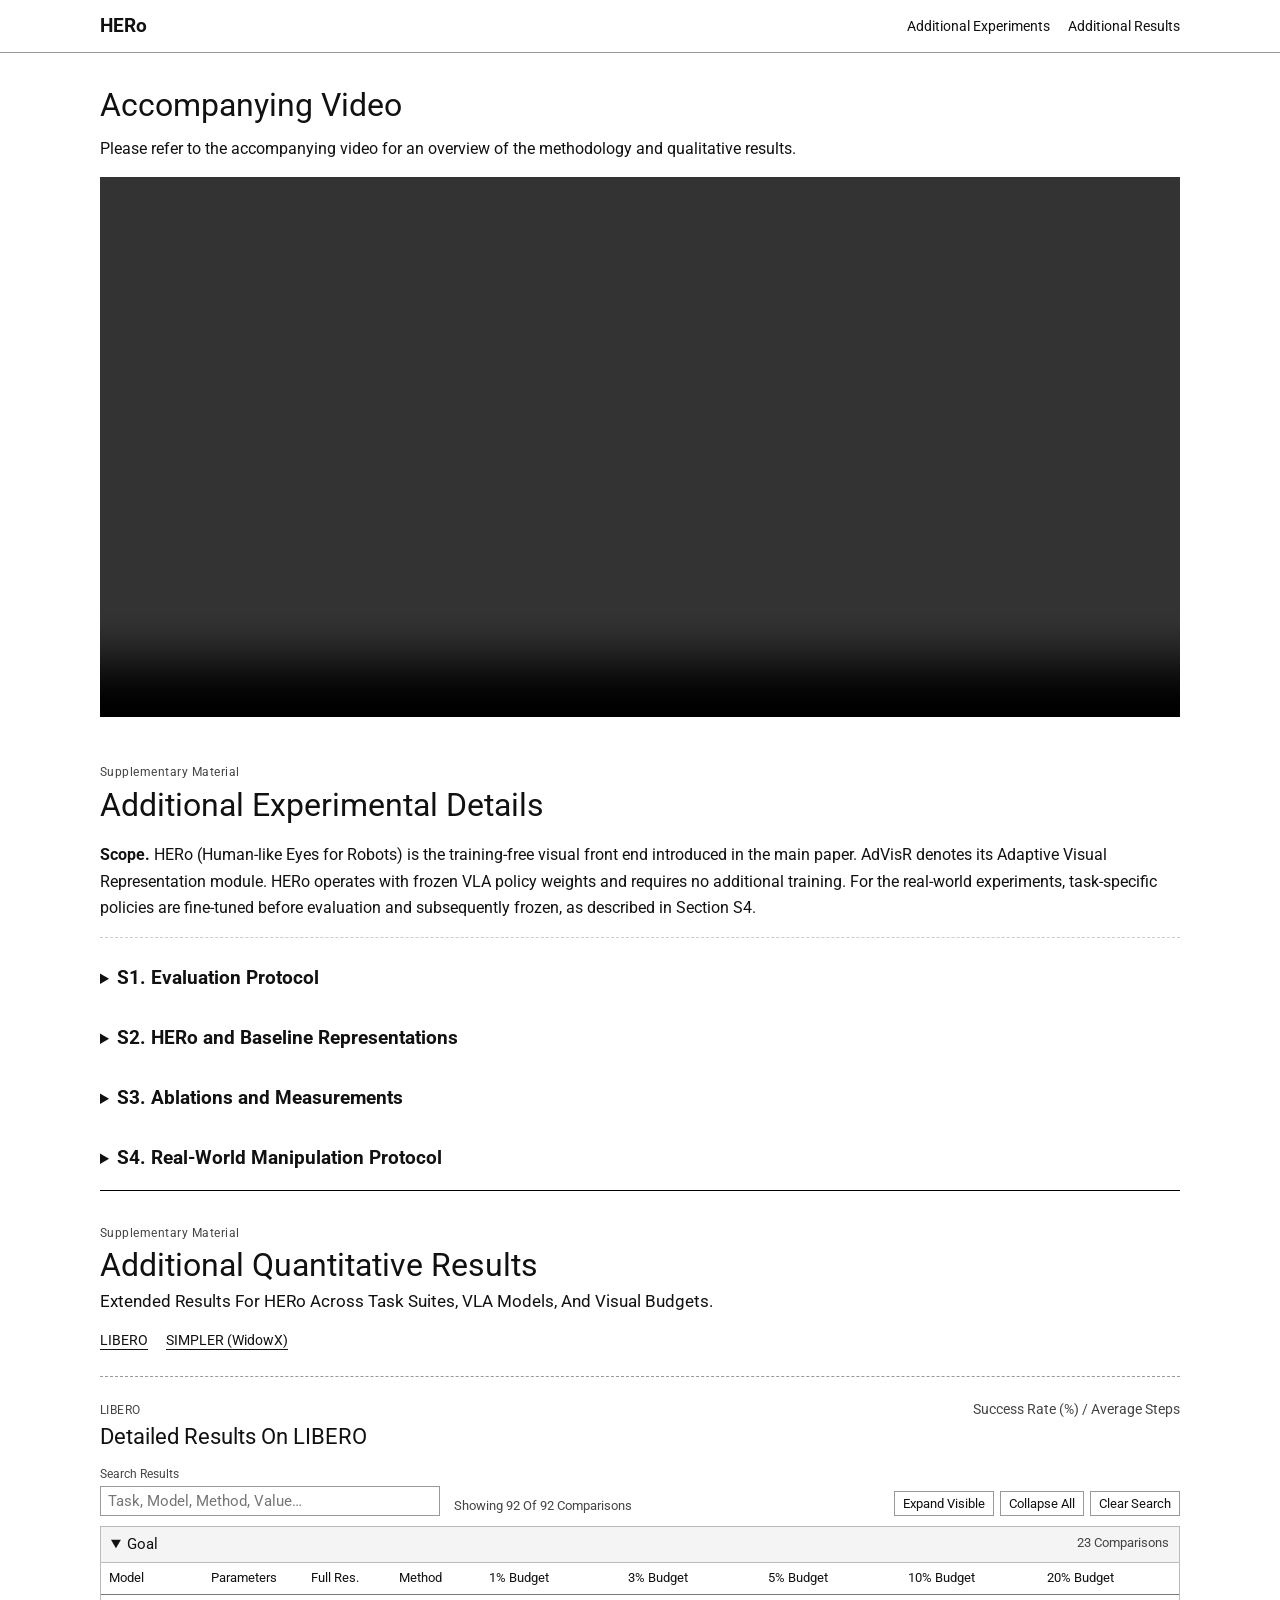
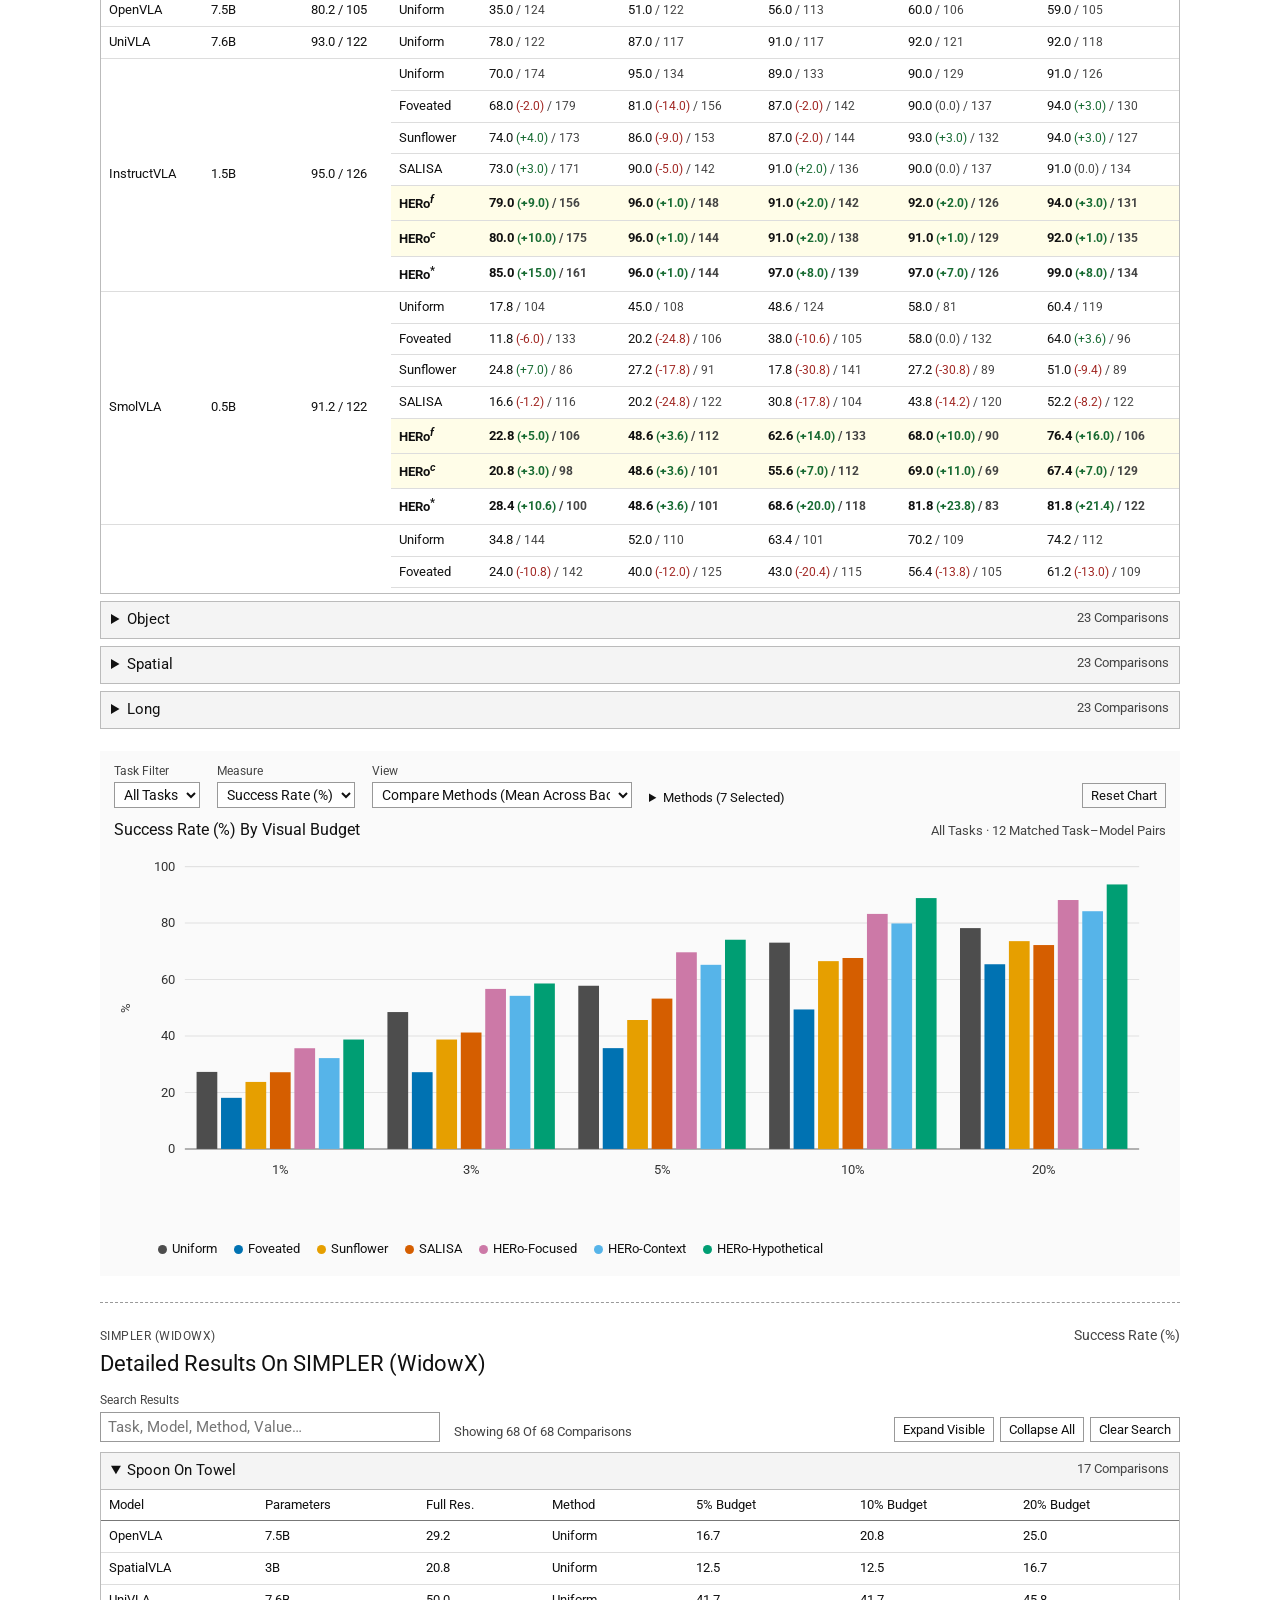
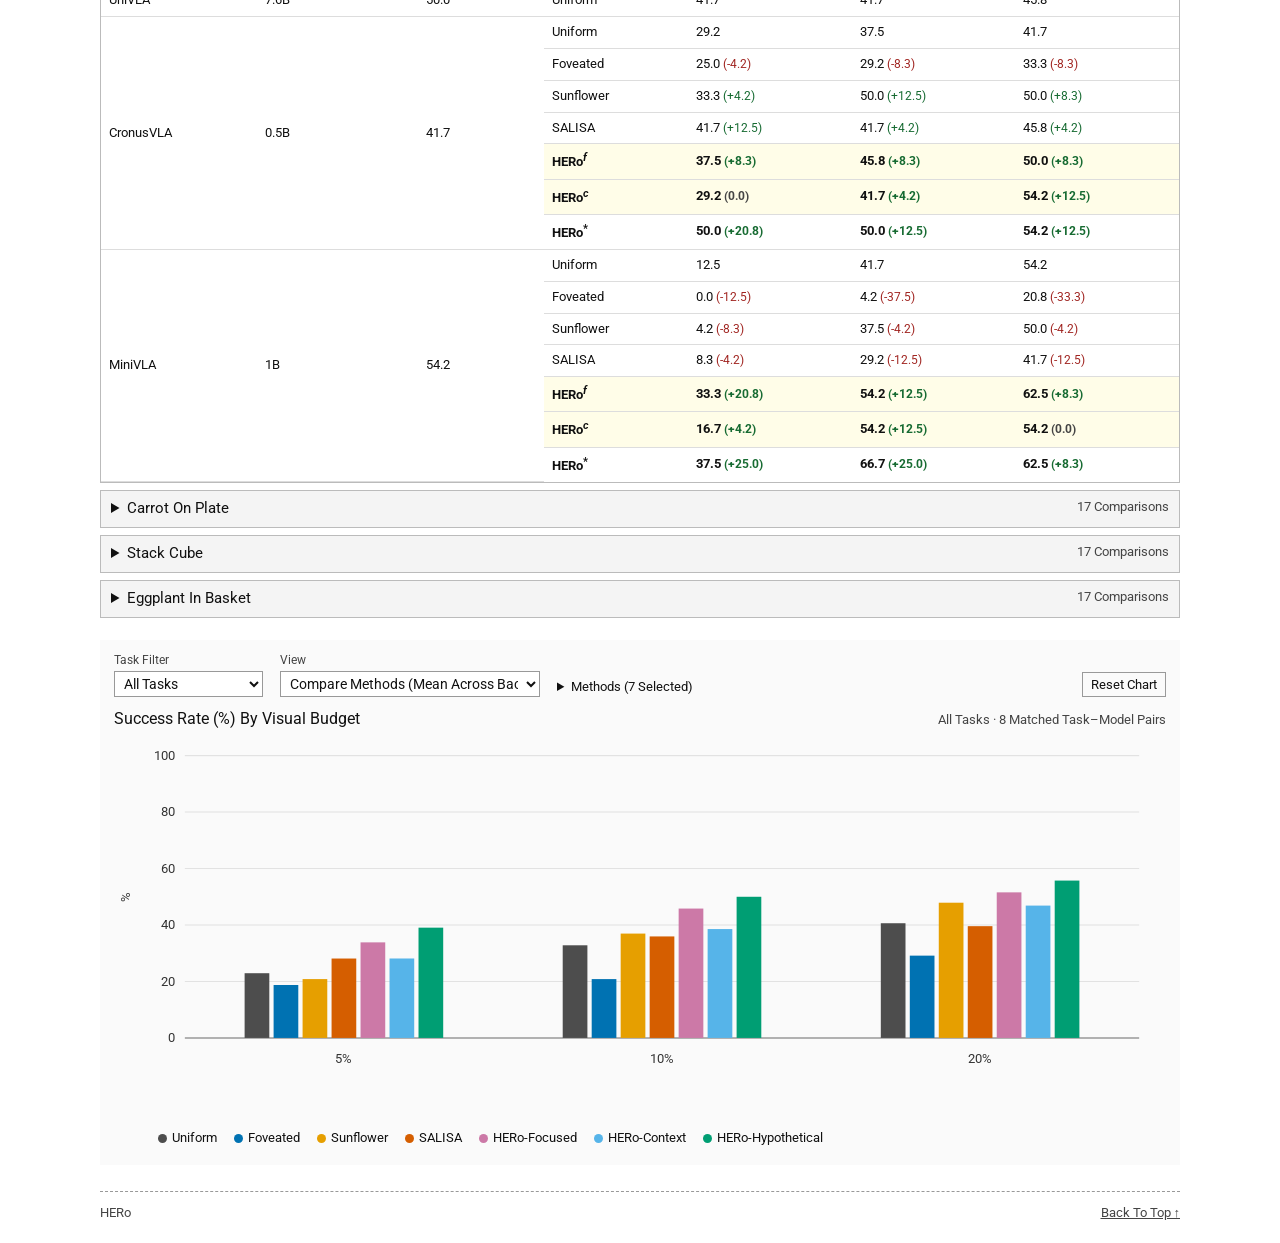
==== commit 1ea7cbb8: "Updated" ====
--- a/index.html
+++ b/index.html
@@ -5,26 +5,121 @@
   <meta name="viewport" content="width=device-width, initial-scale=1">
   <meta name="description" content="Additional Experimental Results For HERo, An Anonymous Paper Submission.">
   <meta name="theme-color" content="#ffffff">
-  <title>HERo | Additional Results</title>
+  <title>HERo | Experimental Details &amp; Results</title>
+  <link rel="preconnect" href="https://fonts.googleapis.com">
+  <link rel="preconnect" href="https://fonts.gstatic.com" crossorigin>
+  <link href="https://fonts.googleapis.com/css2?family=Roboto:ital,wght@0,400;0,700;1,400;1,700&amp;display=swap" rel="stylesheet">
   <link rel="stylesheet" href="styles.css">
-  <script src="scripts.js" defer></script>
+  <script src="scripts.js?v=2" defer></script>
 </head>
 <body>
   <header class="site-header">
     <div class="container header-inner">
       <a class="brand" href="#top" aria-label="HERo, Top Of Page">HERo</a>
-      <span class="submission-label">Anonymous Submission</span>
+      <nav class="site-nav" aria-label="Main navigation">
+        <a href="#experiment-details">Additional Experiments</a>
+        <a href="#additional-results">Additional Results</a>
+      </nav>
     </div>
   </header>
 
   <main class="container" id="top">
-    <section class="intro" aria-labelledby="page-title">
+    <section class="supplementary-video" aria-labelledby="video-heading">
+      <h1 id="details-heading-video">Accompanying Video</h1>
+      <p>Please refer to the accompanying video for an overview of the methodology and qualitative results.</p>
+      
+      <video controls preload="metadata">
+        <source src="video.mp4" type="video/mp4">
+        Your browser does not support embedded video. <a href="video.mp4">Download the supplementary video</a>.
+      </video>
+    </section>
+
+    <article class="experiment-details" aria-labelledby="details-heading-0">
       <p class="eyebrow">Supplementary Material</p>
-      <h1 id="page-title">Additional Results</h1>
+      <section id="experiment-details" class="experiment-section" aria-labelledby="details-heading-0" style="border-bottom: 1px dashed #ccc">
+      <h1 id="details-heading-0">Additional Experimental Details</h1>
+      <p><strong>Scope.</strong> HERo (Human-like Eyes for Robots) is the training-free visual front end introduced in the main paper. AdVisR denotes its Adaptive Visual Representation module. HERo operates with frozen VLA policy weights and requires no additional training. For the real-world experiments, task-specific policies are fine-tuned before evaluation and subsequently frozen, as described in Section&nbsp;S4.</p>
+      </section>
+      <details id="evaluation-protocol" class="experiment-section" aria-labelledby="details-heading-1">
+      <summary><h3 id="details-heading-1">S1. Evaluation Protocol</h3></summary>
+      <div class="experiment-content">
+      <p><strong>Common protocol.</strong> We evaluate HERo on LIBERO and SIMPLER–WidowX. Within each backbone, we compare visual representations under matched visual budgets while keeping the policy frozen. Results on both simulation benchmarks are averaged over three evaluation seeds. Full-resolution performance is reported as a reference.</p>
+      <p>For an RGB observation I<sub>t</sub> ∈ ℝ<sup>H×W×3</sup> and visual budget β ∈ (0, 1], the uniform representation retains</p>
+      <div class="equation" role="math">N<sub>b</sub> = min{HW, max(1, round(βHW))}</div>
+      <p>regularly distributed samples. The resulting low-resolution grid is bilinearly reconstructed to the original image size to match the frozen VLA input size. The comparison follows the information-matched image protocol described in the main paper: budgeted representations allocate the available visual information differently while operating at the same nominal pixel budget.</p>
+      <p><strong>LIBERO.</strong> We evaluate the four LIBERO suites: <em>Spatial</em>, <em>Object</em>, <em>Goal</em>, and <em>Long</em>. Each suite contains ten tasks. We use 50 rollouts per task, resulting in 500 rollouts per suite, and average the results over three evaluation seeds. We report success rates and the average number of environment steps over successful rollouts, as in Table&nbsp;II of the main paper.</p>
+      <p>The primary HERo comparisons use InstructVLA (1.5B parameters), SmolVLA (0.5B), and TurboVLA (0.2B). Table&nbsp;II additionally reports full-resolution and Uniform results for OpenVLA and UniVLA. The token-pruning study in Table&nbsp;III evaluates OpenVLA with SP-VLA and π<sub>0.5</sub> with Grid-16 and Grid-4. HERo and Uniform are compared within the corresponding backbone, visual budget, and token-pruning setting.</p>
+      <p><strong>SIMPLER–WidowX.</strong> We use the WidowX+Bridge setup in SIMPLER, with 24 rollouts per task and results averaged over three evaluation seeds. The manipulation tasks illustrated in Fig.&nbsp;3(a) are placing an eggplant in a basket, placing a spoon on a tablecloth, stacking a green cube on a yellow cube, and placing a carrot on a plate.</p>
+      <p>The primary HERo comparisons use CronusVLA (0.5B parameters) and MiniVLA (1B). We report average success rates for each visual budget. Table&nbsp;I also includes full-resolution and Uniform reference results for OpenVLA, SpatialVLA, and UniVLA.</p>
+      <p><strong>Visual budgets.</strong> The main LIBERO comparisons use β ∈ {1%, 3%, 5%, 10%, 20%}, while the main SIMPLER comparisons use β ∈ {5%, 10%, 20%}. Both include full-resolution reference results. The extended TurboVLA analysis on LIBERO examines budgets from 1% to full visual input, including budgets above 20%, to study how performance changes as more visual information is retained.</p>
+      </div>
+      </details>
+      <details id="representations" class="experiment-section" aria-labelledby="details-heading-2">
+      <summary><h3 id="details-heading-2">S2. HERo and Baseline Representations</h3></summary>
+      <div class="experiment-content">
+      <p><strong>Policy-guided relevance.</strong> HERo converts model-specific relevance signals from the frozen VLA into a normalized coarse spatial map. For policies exposing causal action-token attention, the signal aggregates attention from action tokens to the latest visual-token span across selected layers and heads. Other policy backends provide native relevance signals, such as fusion attention or cognition-token-to-vision attention, through the same coarse-map interface.</p>
+      <p>Policy relevance becomes available only after inference and therefore guides subsequent policy queries. The first query, or a query with missing feedback, defaults to uniform processing. At query t, HERo combines temporally smoothed relevance from earlier queries with an image-derived distractor prior from the current observation. It then extrapolates the relevance field, blends the extrapolation with the current field, and uses non-maximum suppression to extract up to K dominant candidate focus regions.</p>
+      <p><strong>AdVisR.</strong> AdVisR maps the selected focus locations to the normalized complex plane and constructs a multi-focus Möbius field. For a focus u<sub>k</sub>, the transformation is</p>
+      <div class="equation" role="math">q<sub>k</sub>(z) = s<sub>t</sub> (z − u<sub>k</sub>) / (1 − <span class="overline">u<sub>k</sub></span>z)<br>g<sub>k</sub>(z) = (q<sub>k</sub>(z) + u<sub>k</sub>) / (1 + <span class="overline">u<sub>k</sub></span>q<sub>k</sub>(z))</div>
+      <p>Here, s<sub>t</sub> ∈ [s<sub>min</sub>, 1] controls concentration, with smaller values producing stronger magnification around the selected focus.</p>
+      <p>The focus fields are blended using Gaussian weights and an identity component:</p>
+      <div class="equation" role="math">G<sub>t</sub>(z) = (bz + ∑<sub>k=1</sub><sup>Kₜ</sup> w<sub>k</sub>(z)g<sub>k</sub>(z)) / (b + ∑<sub>k=1</sub><sup>Kₜ</sup> w<sub>k</sub>(z))<br>w<sub>k</sub>(z) = exp(−‖z − u<sub>k</sub>‖<sub>2</sub><sup>2</sup> / (2σ<sup>2</sup>))</div>
+      <p>where K<sub>t</sub> ≤ K, σ controls the spatial extent of each focus, and b &gt; 0 preserves global scene structure away from the selected regions.</p>
+      <p>The image is warped, area-downsampled to H<sub>b</sub> × W<sub>b</sub>, bilinearly reconstructed to the original image size, and warped back using the inverse mapping. The budgeted dimensions are</p>
+      <div class="equation" role="math">H<sub>b</sub> = max(1, round(H√β)), &nbsp; W<sub>b</sub> = max(1, round(W√β))</div>
+      <p>Thus, H<sub>b</sub>W<sub>b</sub> ≈ βHW, with integer rounding determining the realized grid size. These operations redistribute spatial detail without introducing an additional neural network.</p>
+      <p><strong>Focused and contextual variants.</strong> HERo<sup>f</sup> and HERo<sup>c</sup> use the same interaction-strength signal but differ in their concentration coefficients. The focused variant sets κ<sub>t</sub><sup>(focus)</sup> = 1; its actual concentration still varies with the interaction-strength signal. The contextual variant initializes κ<sub>0</sub><sup>(context)</sup> = 0 and updates this coefficient online, subject to an upper bound κ<sub>max</sub> &lt; 1. This limits its concentration relative to the focused variant and preserves broader scene context.</p>
+      <p>The two representations are independently passed to the frozen VLA and evaluated as separate variants. HERo<sup>*</sup> in Tables&nbsp;I and II is a hypothetical oracle that succeeds when either variant succeeds. It characterizes their complementary success patterns rather than an implemented test-time selection or fallback mechanism.</p>
+      <p><h4>Baseline Methods</h4> 
+      <section class="equation">
+        For fair comparison, we extend the <em>information-matched image</em> protocol of Gizdov <em>et. al.</em> (2025)<a class="citation" href="#ref-gizdov" aria-label="Reference 1">[1]</a> to vision-language-action setting. All methods operate under the same pixel budgets, differing only in how visual information is allocated across space and time.</p>
+      <p >We compare HERo against four representative visual allocation strategies: <strong>Uniform</strong>, <strong>Foveated Representation</strong> (Gizdov et al., 2025)<a class="citation" href="#ref-gizdov" aria-label="Reference 1">[1]</a>, <strong>Sunflower-Inspired Representation</strong> (Killick et al., 2023)<a class="citation" href="#ref-killick" aria-label="Reference 2">[2]</a>, and <strong>SALISA</strong> (Ehteshami et al., 2022)<a class="citation" href="#ref-ehteshami" aria-label="Reference 3">[3]</a>. Uniform representation evenly distributes the available visual budget, while the remaining baselines use different forms of non-uniform spatial allocation.</p>
+      <p><strong>Uniform Sampling.</strong> We include uniform sampling as the main budget-matched baseline, where the same total pixel budget is distributed evenly across the entire observation. This provides a simple reference to measure whether non-uniform spatial allocation offers any benefit over treating all image regions equally.</p>
+      <p><strong>Static Foveated.</strong> We implement the static-foveated baseline following Gizdov <em>et al.</em> (2025)<a class="citation" href="#ref-gizdov" aria-label="Reference 1">[1]</a>, where higher spatial resolution is assigned around a fixed fixation point and gradually reduced toward the image boundary. Following the original setting, the fixation is kept at the image center throughout the evaluation. This baseline tests whether a fixed center-focused representation is sufficient without adapting to the current manipulation task.</p>
+      <p><strong>Sunflower Inspired.</strong> We adopt the biologically inspired sunflower-phyllotaxis sampling pattern proposed by Killick <em>et al.</em> (2023)<a class="citation" href="#ref-killick" aria-label="Reference 2">[2]</a>. The method distributes samples non-uniformly across the visual field using a structured pattern inspired by biological vision. Similar to the static-foveated baseline, we use it only as an input transformation and keep the sampling pattern fixed during evaluation. This allows us to compare HERo against a biologically inspired but non-adaptive representation.</p>
+      <p><strong>SALISA.</strong> We further compare against SALISA (Ehteshami et al., 2022)<a class="citation" href="#ref-ehteshami" aria-label="Reference 3">[3]</a>, a saliency-based adaptive sampling method that assigns more spatial resolution to visually salient regions while reducing resolution in less salient areas. Unlike the fixed baselines above, SALISA adapts its sampling according to the visual content of each observation. It therefore provides a stronger comparison for evaluating whether HERo's action-conditioned adaptation offers advantages beyond image-level visual saliency.</p>
+      <p><strong>Token Pruning.</strong> The token-pruning study additionally evaluates whether HERo's adaptation of the visual input complements subsequent visual-token reduction. Comparisons are reported for the corresponding SP-VLA<a class="citation" href="#ref-spvla" aria-label="Reference 4">[4]</a> and π<sub>0</sub><a class="citation" href="#ref-pi0" aria-label="Reference 5">[5]</a> settings, with Grid-16 and Grid-4<a class="citation" href="#ref-grids" aria-label="Reference 6">[6]</a> used for π<sub>0</sub> in Table&nbsp;III.</p>
+      <section class="references" aria-labelledby="references-heading">
+        <h3 id="references-heading">References</h3>
+        <ol>
+          <li id="ref-gizdov">A. Gizdov, S. Ullman, and D. Harari. Seeing More with Less: Human-like Representations in Vision Models. CVPR, 2025.</li>
+          <li id="ref-killick">G. Killick, P. Henderson, P. Siebert, and G. Aragon-Camarasa. Foveation in the Era of Deep Learning. BMVC, 2023.</li>
+          <li id="ref-ehteshami">B. Ehteshami Bejnordi, A. Habibian, F. Porikli, and A. Ghodrati. SALISA: Saliency-Based Input Sampling for Efficient Video Object Detection. ECCV, 2022.</li>
+          <li id="ref-spvla">Y. Li, Y. Meng, Z. Sun, K. Ji, C. Tang, J. Fan, X. Ma, S.-T. Xia, Z. Wang, and W. Zhu. SP-VLA: A Joint Model Scheduling and Token Pruning Approach for VLA Model Acceleration. ICLR, 2026.</li>
+          <li id="ref-pi0">K. Black, N. Brown, D. Driess, A. Esmail, M. Equi, C. Finn, et al. π<sub>0</sub>: A Vision-Language-Action Flow Model for General Robot Control. arXiv:2410.24164, 2024.</li>
+          <li id="ref-grids">Y. Feng, Z. Zhao, Y. Ma, C. Xia, C. Du, Y. Wang, and C. Xu. See What Matters: Differentiable Grid Sample Pruning for Generalizable Vision-Language-Action Model. arXiv:2605.11817, 2026.</li>
+        </ol>
+      </section>
+      </section>
+      </div>
+      </details>
+      <details id="ablations" class="experiment-section" aria-labelledby="details-heading-3">
+      <summary><h3 id="details-heading-3">S3. Ablations and Measurements</h3></summary>
+      <div class="experiment-content">
+      <p><strong>Component ablation.</strong> Figure&nbsp;5 evaluates HERo<sup>f</sup> with MiniVLA on SIMPLER–WidowX at 5%, 10%, and 20% visual budgets. The ablations remove the image-derived prior, temporal smoothing, or VLA feedback individually to assess their contributions to manipulation success.</p>
+      <p><strong>Trajectory efficiency.</strong> For LIBERO, the step statistic is the average number of environment steps over successful rollouts only. It is reported alongside success rate because the set of successful rollouts can differ between methods. A lower step count therefore characterizes successful execution and should be interpreted together with the corresponding success rate.</p>
+      <p><strong>Runtime.</strong> The experimental hardware comprises four NVIDIA RTX&nbsp;5090 GPUs with 32&nbsp;GB of VRAM each. At 224 × 224 resolution and β = 0.10, HERo adds 1.76&nbsp;ms per policy query on an NVIDIA RTX&nbsp;5090. This overhead consists of non-neural image warping and tensor operations; HERo introduces no additional neural-network FLOPs. The reported value measures HERo&#x27;s added processing overhead, rather than the end-to-end inference latency of every evaluated VLA backbone.</p>
+      </div>
+      </details>
+      <details id="real-world" class="experiment-section" aria-labelledby="details-heading-4">
+      <summary><h3 id="details-heading-4">S4. Real-World Manipulation Protocol</h3></summary>
+      <div class="experiment-content">
+      <p><strong>Tasks and policy training.</strong> We validate HERo<sup>f</sup> with SmolVLA on two physical manipulation tasks: <em>Apple-to-Plate Placement</em> and <em>Lid Closing</em>. The latter requires overcoming spring resistance and applying sufficient downward force to fully close the container.</p>
+      <p>For each task, we independently fine-tune a task-specific policy from the same pretrained SmolVLA base checkpoint, whose vision-language backbone is SmolVLM2-500M-Video-Instruct. Only the action expert and state projection are fine-tuned. Each policy is trained for 20,000 optimization steps with batch size 16, AdamW, a learning rate of 1 × 10<sup>−4</sup>, cosine decay, and 1,000 warm-up steps on a single NVIDIA RTX&nbsp;5090 GPU.</p>
+      <p><strong>Representation evaluation.</strong> The fine-tuned policy weights are frozen during evaluation, and the same task-specific policy is used across visual representations. We compare full-resolution inference with Uniform and HERo<sup>f</sup>, with the latter two using a 10% visual budget.</p>
+      <p>We evaluate Apple-to-Plate Placement over 12 episodes and Lid Closing over 15 episodes, and report average success rates across three independent evaluation sets. Task-policy fine-tuning is separate from HERo: HERo changes the visual representation supplied to the frozen policy without requiring additional policy training.</p>
+      </div>
+      </details>
+    </article>
+
+    <section class="intro" id="additional-results" aria-labelledby="page-title">
+      <p class="eyebrow">Supplementary Material</p>
+      <h2 id="page-title">Additional Quantitative Results</h2>
       <p class="lead">Extended Results For HERo Across Task Suites, VLA Models, And Visual Budgets.</p>
+      <nav class="results-links" aria-label="Results navigation"><a href="#libero-results">LIBERO</a><a href="#widowx-results">SIMPLER (WidowX)</a></nav>
     </section>
 
-    <section class="results-section" aria-labelledby="suite-heading">
+    <section class="results-section" id="libero-results" aria-labelledby="suite-heading">
       <div class="section-heading">
         <div><p class="eyebrow">LIBERO</p><h2 id="suite-heading">Detailed Results On LIBERO</h2></div>
         <p class="section-note">Success Rate (%) / Average Steps</p>
@@ -34,7 +129,7 @@
       <section id="libero-analysis" class="dataset-analysis" aria-label="Interactive LIBERO Analysis"></section>
     </section>
 
-    <section class="results-section" aria-labelledby="task-heading">
+    <section class="results-section" id="widowx-results" aria-labelledby="task-heading">
       <div class="section-heading">
         <div><p class="eyebrow">SIMPLER (WIDOWX)</p><h2 id="task-heading">Detailed Results On SIMPLER (WidowX)</h2></div>
         <p class="section-note">Success Rate (%)</p>
@@ -46,6 +141,182 @@
 
   </main>
 
-  <footer class="container"><span>HERo · Anonymous Submission</span><a href="#top">Back To Top ↑</a></footer>
+  <template id="libero-data">
+    <table>
+    <caption>LIBERO Results</caption>
+    <thead><tr><th scope="col">Task</th><th scope="col">Model</th><th scope="col">Params</th><th scope="col">Full Res</th><th scope="col">Method</th><th scope="col">1% Success Rate (%)</th><th scope="col">1% Change vs Uniform</th><th scope="col">1% Avg Steps</th><th scope="col">3% Success Rate (%)</th><th scope="col">3% Change vs Uniform</th><th scope="col">3% Avg Steps</th><th scope="col">5% Success Rate (%)</th><th scope="col">5% Change vs Uniform</th><th scope="col">5% Avg Steps</th><th scope="col">10% Success Rate (%)</th><th scope="col">10% Change vs Uniform</th><th scope="col">10% Avg Steps</th><th scope="col">20% Success Rate (%)</th><th scope="col">20% Change vs Uniform</th><th scope="col">20% Avg Steps</th></tr></thead>
+    <tbody>
+    <tr><td>Goal</td><td>OpenVLA</td><td>7.5B</td><td>80.2 / 105</td><td>Uniform</td><td>35.0</td><td></td><td>124</td><td>51.0</td><td></td><td>122</td><td>56.0</td><td></td><td>113</td><td>60.0</td><td></td><td>106</td><td>59.0</td><td></td><td>105</td></tr>
+    <tr><td>Goal</td><td>UniVLA</td><td>7.6B</td><td>93.0 / 122</td><td>Uniform</td><td>78.0</td><td></td><td>122</td><td>87.0</td><td></td><td>117</td><td>91.0</td><td></td><td>117</td><td>92.0</td><td></td><td>121</td><td>92.0</td><td></td><td>118</td></tr>
+    <tr><td>Goal</td><td>InstructVLA</td><td>1.5B</td><td>95.0 / 126</td><td>Uniform</td><td>70.0</td><td></td><td>174</td><td>95.0</td><td></td><td>134</td><td>89.0</td><td></td><td>133</td><td>90.0</td><td></td><td>129</td><td>91.0</td><td></td><td>126</td></tr>
+    <tr><td>Goal</td><td>InstructVLA</td><td>1.5B</td><td>95.0 / 126</td><td>Foveated</td><td>68.0</td><td>-2.0</td><td>179</td><td>81.0</td><td>-14.0</td><td>156</td><td>87.0</td><td>-2.0</td><td>142</td><td>90.0</td><td>0.0</td><td>137</td><td>94.0</td><td>+3.0</td><td>130</td></tr>
+    <tr><td>Goal</td><td>InstructVLA</td><td>1.5B</td><td>95.0 / 126</td><td>Sunflower</td><td>74.0</td><td>+4.0</td><td>173</td><td>86.0</td><td>-9.0</td><td>153</td><td>87.0</td><td>-2.0</td><td>144</td><td>93.0</td><td>+3.0</td><td>132</td><td>94.0</td><td>+3.0</td><td>127</td></tr>
+    <tr><td>Goal</td><td>InstructVLA</td><td>1.5B</td><td>95.0 / 126</td><td>SALISA</td><td>73.0</td><td>+3.0</td><td>171</td><td>90.0</td><td>-5.0</td><td>142</td><td>91.0</td><td>+2.0</td><td>136</td><td>90.0</td><td>0.0</td><td>137</td><td>91.0</td><td>0.0</td><td>134</td></tr>
+    <tr><td>Goal</td><td>InstructVLA</td><td>1.5B</td><td>95.0 / 126</td><td>CORTAct^focus</td><td>79.0</td><td>+9.0</td><td>156</td><td>96.0</td><td>+1.0</td><td>148</td><td>91.0</td><td>+2.0</td><td>142</td><td>92.0</td><td>+2.0</td><td>126</td><td>94.0</td><td>+3.0</td><td>131</td></tr>
+    <tr><td>Goal</td><td>InstructVLA</td><td>1.5B</td><td>95.0 / 126</td><td>CORTAct^context</td><td>80.0</td><td>+10.0</td><td>175</td><td>96.0</td><td>+1.0</td><td>144</td><td>91.0</td><td>+2.0</td><td>138</td><td>91.0</td><td>+1.0</td><td>129</td><td>92.0</td><td>+1.0</td><td>135</td></tr>
+    <tr><td>Goal</td><td>InstructVLA</td><td>1.5B</td><td>95.0 / 126</td><td>CORTAct</td><td>85.0</td><td>+15.0</td><td>161</td><td>96.0</td><td>+1.0</td><td>144</td><td>97.0</td><td>+8.0</td><td>139</td><td>97.0</td><td>+7.0</td><td>126</td><td>99.0</td><td>+8.0</td><td>134</td></tr>
+    <tr><td>Goal</td><td>SmolVLA</td><td>0.5B</td><td>91.2 / 122</td><td>Uniform</td><td>17.8</td><td></td><td>104</td><td>45.0</td><td></td><td>108</td><td>48.6</td><td></td><td>124</td><td>58.0</td><td></td><td>81</td><td>60.4</td><td></td><td>119</td></tr>
+    <tr><td>Goal</td><td>SmolVLA</td><td>0.5B</td><td>91.2 / 122</td><td>Foveated</td><td>11.8</td><td>-6.0</td><td>133</td><td>20.2</td><td>-24.8</td><td>106</td><td>38.0</td><td>-10.6</td><td>105</td><td>58.0</td><td>0.0</td><td>132</td><td>64.0</td><td>+3.6</td><td>96</td></tr>
+    <tr><td>Goal</td><td>SmolVLA</td><td>0.5B</td><td>91.2 / 122</td><td>Sunflower</td><td>24.8</td><td>+7.0</td><td>86</td><td>27.2</td><td>-17.8</td><td>91</td><td>17.8</td><td>-30.8</td><td>141</td><td>27.2</td><td>-30.8</td><td>89</td><td>51.0</td><td>-9.4</td><td>89</td></tr>
+    <tr><td>Goal</td><td>SmolVLA</td><td>0.5B</td><td>91.2 / 122</td><td>SALISA</td><td>16.6</td><td>-1.2</td><td>116</td><td>20.2</td><td>-24.8</td><td>122</td><td>30.8</td><td>-17.8</td><td>104</td><td>43.8</td><td>-14.2</td><td>120</td><td>52.2</td><td>-8.2</td><td>122</td></tr>
+    <tr><td>Goal</td><td>SmolVLA</td><td>0.5B</td><td>91.2 / 122</td><td>CORTAct^focus</td><td>22.8</td><td>+5.0</td><td>106</td><td>48.6</td><td>+3.6</td><td>112</td><td>62.6</td><td>+14.0</td><td>133</td><td>68.0</td><td>+10.0</td><td>90</td><td>76.4</td><td>+16.0</td><td>106</td></tr>
+    <tr><td>Goal</td><td>SmolVLA</td><td>0.5B</td><td>91.2 / 122</td><td>CORTAct^context</td><td>20.8</td><td>+3.0</td><td>98</td><td>48.6</td><td>+3.6</td><td>101</td><td>55.6</td><td>+7.0</td><td>112</td><td>69.0</td><td>+11.0</td><td>69</td><td>67.4</td><td>+7.0</td><td>129</td></tr>
+    <tr><td>Goal</td><td>SmolVLA</td><td>0.5B</td><td>91.2 / 122</td><td>CORTAct</td><td>28.4</td><td>+10.6</td><td>100</td><td>48.6</td><td>+3.6</td><td>101</td><td>68.6</td><td>+20.0</td><td>118</td><td>81.8</td><td>+23.8</td><td>83</td><td>81.8</td><td>+21.4</td><td>122</td></tr>
+    <tr><td>Goal</td><td>TurboVLA</td><td>0.2B</td><td>97.2 / 112</td><td>Uniform</td><td>34.8</td><td></td><td>144</td><td>52.0</td><td></td><td>110</td><td>63.4</td><td></td><td>101</td><td>70.2</td><td></td><td>109</td><td>74.2</td><td></td><td>112</td></tr>
+    <tr><td>Goal</td><td>TurboVLA</td><td>0.2B</td><td>97.2 / 112</td><td>Foveated</td><td>24.0</td><td>-10.8</td><td>142</td><td>40.0</td><td>-12.0</td><td>125</td><td>43.0</td><td>-20.4</td><td>115</td><td>56.4</td><td>-13.8</td><td>105</td><td>61.2</td><td>-13.0</td><td>109</td></tr>
+    <tr><td>Goal</td><td>TurboVLA</td><td>0.2B</td><td>97.2 / 112</td><td>Sunflower</td><td>21.4</td><td>-13.4</td><td>101</td><td>35.2</td><td>-16.8</td><td>110</td><td>44.2</td><td>-19.2</td><td>110</td><td>58.4</td><td>-11.8</td><td>106</td><td>68.4</td><td>-5.8</td><td>112</td></tr>
+    <tr><td>Goal</td><td>TurboVLA</td><td>0.2B</td><td>97.2 / 112</td><td>SALISA</td><td>40.2</td><td>+5.4</td><td>132</td><td>56.0</td><td>+4.0</td><td>119</td><td>61.4</td><td>-2.0</td><td>106</td><td>68.2</td><td>-2.0</td><td>107</td><td>66.6</td><td>-7.6</td><td>109</td></tr>
+    <tr><td>Goal</td><td>TurboVLA</td><td>0.2B</td><td>97.2 / 112</td><td>CORTAct^focus</td><td>36.0</td><td>+1.2</td><td>124</td><td>67.4</td><td>+15.4</td><td>110</td><td>81.6</td><td>+18.2</td><td>104</td><td>94.8</td><td>+24.6</td><td>93</td><td>91.2</td><td>+17.0</td><td>133</td></tr>
+    <tr><td>Goal</td><td>TurboVLA</td><td>0.2B</td><td>97.2 / 112</td><td>CORTAct^context</td><td>36.0</td><td>+1.2</td><td>182</td><td>64.0</td><td>+12.0</td><td>146</td><td>77.4</td><td>+14.0</td><td>141</td><td>88.2</td><td>+18.0</td><td>137</td><td>93.2</td><td>+19.0</td><td>97</td></tr>
+    <tr><td>Goal</td><td>TurboVLA</td><td>0.2B</td><td>97.2 / 112</td><td>CORTAct</td><td>36.0</td><td>+1.2</td><td>124</td><td>67.4</td><td>+15.4</td><td>110</td><td>81.6</td><td>+18.2</td><td>104</td><td>94.8</td><td>+24.6</td><td>93</td><td>98.2</td><td>+24.0</td><td>108</td></tr>
+    <tr><td>Object</td><td>OpenVLA</td><td>7.5B</td><td>87.4 / 171</td><td>Uniform</td><td>16</td><td></td><td>168</td><td>36.0</td><td></td><td>142</td><td>36.0</td><td></td><td>159</td><td>67.0</td><td></td><td>163</td><td>79.0</td><td></td><td>170</td></tr>
+    <tr><td>Object</td><td>UniVLA</td><td>7.6B</td><td>99.0 / 145</td><td>Uniform</td><td>87.0</td><td></td><td>146</td><td>96.0</td><td></td><td>148</td><td>96.0</td><td></td><td>146</td><td>98.0</td><td></td><td>146</td><td>99.0</td><td></td><td>147</td></tr>
+    <tr><td>Object</td><td>InstructVLA</td><td>1.5B</td><td>97.0 / 147</td><td>Uniform</td><td>19.0</td><td></td><td>265</td><td>39.0</td><td></td><td>240</td><td>55.0</td><td></td><td>208</td><td>82.0</td><td></td><td>170</td><td>89.0</td><td></td><td>156</td></tr>
+    <tr><td>Object</td><td>InstructVLA</td><td>1.5B</td><td>97.0 / 147</td><td>Foveated</td><td>18.0</td><td>-1.0</td><td>267</td><td>27.0</td><td>-12.0</td><td>254</td><td>33.0</td><td>-22.0</td><td>244</td><td>46.0</td><td>-36.0</td><td>225</td><td>58.0</td><td>-31.0</td><td>206</td></tr>
+    <tr><td>Object</td><td>InstructVLA</td><td>1.5B</td><td>97.0 / 147</td><td>Sunflower</td><td>22.0</td><td>+3.0</td><td>259</td><td>39.0</td><td>0.0</td><td>232</td><td>58.0</td><td>+3.0</td><td>213</td><td>88.0</td><td>+6.0</td><td>163</td><td>90.0</td><td>+1.0</td><td>163</td></tr>
+    <tr><td>Object</td><td>InstructVLA</td><td>1.5B</td><td>97.0 / 147</td><td>SALISA</td><td>26.0</td><td>+7.0</td><td>256</td><td>45.0</td><td>+6.0</td><td>226</td><td>68.0</td><td>+13.0</td><td>192</td><td>89.0</td><td>+7.0</td><td>167</td><td>88.0</td><td>-1.0</td><td>161</td></tr>
+    <tr><td>Object</td><td>InstructVLA</td><td>1.5B</td><td>97.0 / 147</td><td>CORTAct^focus</td><td>23.0</td><td>+4.0</td><td>274</td><td>50.0</td><td>+11.0</td><td>208</td><td>68.0</td><td>+13.0</td><td>188</td><td>90.0</td><td>+8.0</td><td>154</td><td>93.0</td><td>+4.0</td><td>147</td></tr>
+    <tr><td>Object</td><td>InstructVLA</td><td>1.5B</td><td>97.0 / 147</td><td>CORTAct^context</td><td>25.0</td><td>+6.0</td><td>264</td><td>46.0</td><td>+7.0</td><td>230</td><td>63.0</td><td>+8.0</td><td>167</td><td>85.0</td><td>+3.0</td><td>165</td><td>91.0</td><td>+2.0</td><td>153</td></tr>
+    <tr><td>Object</td><td>InstructVLA</td><td>1.5B</td><td>97.0 / 147</td><td>CORTAct</td><td>27.0</td><td>+8.0</td><td>267</td><td>50.0</td><td>+11.0</td><td>208</td><td>75.0</td><td>+20.0</td><td>173</td><td>95.0</td><td>+13.0</td><td>161</td><td>99.0</td><td>+10.0</td><td>149</td></tr>
+    <tr><td>Object</td><td>SmolVLA</td><td>0.5B</td><td>93.4 / 141</td><td>Uniform</td><td>13.4</td><td></td><td>174</td><td>34.2</td><td></td><td>159</td><td>48.8</td><td></td><td>178</td><td>69.6</td><td></td><td>158</td><td>80.0</td><td></td><td>139</td></tr>
+    <tr><td>Object</td><td>SmolVLA</td><td>0.5B</td><td>93.4 / 141</td><td>Foveated</td><td>6.2</td><td>-7.2</td><td>191</td><td>12.4</td><td>-21.8</td><td>280</td><td>17.6</td><td>-31.2</td><td>169</td><td>37.4</td><td>-32.2</td><td>154</td><td>53.0</td><td>-27.0</td><td>160</td></tr>
+    <tr><td>Object</td><td>SmolVLA</td><td>0.5B</td><td>93.4 / 141</td><td>Sunflower</td><td>19.8</td><td>+6.4</td><td>208</td><td>46.8</td><td>+12.6</td><td>159</td><td>46.8</td><td>-2.0</td><td>180</td><td>58.2</td><td>-11.4</td><td>150</td><td>69.6</td><td>-10.4</td><td>141</td></tr>
+    <tr><td>Object</td><td>SmolVLA</td><td>0.5B</td><td>93.4 / 141</td><td>SALISA</td><td>11.4</td><td>-2.0</td><td>150</td><td>14.6</td><td>-19.6</td><td>214</td><td>17.6</td><td>-31.2</td><td>162</td><td>39.4</td><td>-30.2</td><td>146</td><td>58.2</td><td>-21.8</td><td>173</td></tr>
+    <tr><td>Object</td><td>SmolVLA</td><td>0.5B</td><td>93.4 / 141</td><td>CORTAct^focus</td><td>23.4</td><td>+10.0</td><td>165</td><td>45.2</td><td>+11.0</td><td>147</td><td>63.8</td><td>+15.0</td><td>164</td><td>86.6</td><td>+17.0</td><td>144</td><td>90.0</td><td>+10.0</td><td>129</td></tr>
+    <tr><td>Object</td><td>SmolVLA</td><td>0.5B</td><td>93.4 / 141</td><td>CORTAct^context</td><td>19.4</td><td>+6.0</td><td>181</td><td>44.2</td><td>+10.0</td><td>168</td><td>58.8</td><td>+10.0</td><td>189</td><td>76.6</td><td>+7.0</td><td>168</td><td>88.0</td><td>+8.0</td><td>147</td></tr>
+    <tr><td>Object</td><td>SmolVLA</td><td>0.5B</td><td>93.4 / 141</td><td>CORTAct</td><td>27.0</td><td>+13.6</td><td>176</td><td>45.6</td><td>+11.4</td><td>161</td><td>67.4</td><td>+18.6</td><td>171</td><td>89.2</td><td>+19.6</td><td>151</td><td>91.4</td><td>+11.4</td><td>134</td></tr>
+    <tr><td>Object</td><td>TurboVLA</td><td>0.2B</td><td>98.8 / 162</td><td>Uniform</td><td>18.2</td><td></td><td>236</td><td>32.0</td><td></td><td>224</td><td>51.6</td><td></td><td>190</td><td>81.4</td><td></td><td>167</td><td>87.0</td><td></td><td>159</td></tr>
+    <tr><td>Object</td><td>TurboVLA</td><td>0.2B</td><td>98.8 / 162</td><td>Foveated</td><td>15.4</td><td>-2.8</td><td>241</td><td>16.8</td><td>-15.2</td><td>241</td><td>20.2</td><td>-31.4</td><td>238</td><td>50.4</td><td>-31.0</td><td>212</td><td>95.2</td><td>+8.2</td><td>174</td></tr>
+    <tr><td>Object</td><td>TurboVLA</td><td>0.2B</td><td>98.8 / 162</td><td>Sunflower</td><td>3.4</td><td>-14.8</td><td>221</td><td>33.8</td><td>+1.8</td><td>209</td><td>46.0</td><td>-5.6</td><td>188</td><td>100.0</td><td>+18.6</td><td>153</td><td>100.0</td><td>+13.0</td><td>154</td></tr>
+    <tr><td>Object</td><td>TurboVLA</td><td>0.2B</td><td>98.8 / 162</td><td>SALISA</td><td>13.8</td><td>-4.4</td><td>244</td><td>34.0</td><td>+2.0</td><td>213</td><td>64.4</td><td>+12.8</td><td>185</td><td>81.4</td><td>0.0</td><td>168</td><td>98.8</td><td>+11.8</td><td>159</td></tr>
+    <tr><td>Object</td><td>TurboVLA</td><td>0.2B</td><td>98.8 / 162</td><td>CORTAct^focus</td><td>30.2</td><td>+12.0</td><td>184</td><td>45.6</td><td>+13.6</td><td>186</td><td>60.6</td><td>+9.0</td><td>185</td><td>88.4</td><td>+7.0</td><td>145</td><td>93.0</td><td>+6.0</td><td>137</td></tr>
+    <tr><td>Object</td><td>TurboVLA</td><td>0.2B</td><td>98.8 / 162</td><td>CORTAct^context</td><td>22.2</td><td>+4.0</td><td>200</td><td>41.6</td><td>+9.6</td><td>199</td><td>57.6</td><td>+6.0</td><td>170</td><td>86.4</td><td>+5.0</td><td>162</td><td>89.0</td><td>+2.0</td><td>145</td></tr>
+    <tr><td>Object</td><td>TurboVLA</td><td>0.2B</td><td>98.8 / 162</td><td>CORTAct</td><td>41.8</td><td>+23.6</td><td>189</td><td>51.6</td><td>+19.6</td><td>189</td><td>70.2</td><td>+18.6</td><td>174</td><td>88.4</td><td>+7.0</td><td>145</td><td>98.8</td><td>+11.8</td><td>139</td></tr>
+    <tr><td>Spatial</td><td>OpenVLA</td><td>7.5B</td><td>82.7 / 113</td><td>Uniform</td><td>66.0</td><td></td><td>116</td><td>63.0</td><td></td><td>112</td><td>62.0</td><td></td><td>110</td><td>58.0</td><td></td><td>111</td><td>63.0</td><td></td><td>113</td></tr>
+    <tr><td>Spatial</td><td>UniVLA</td><td>7.6B</td><td>97.0 / 114</td><td>Uniform</td><td>73.0</td><td></td><td>115</td><td>94.0</td><td></td><td>113</td><td>95.0</td><td></td><td>112</td><td>96.0</td><td></td><td>115</td><td>96.0</td><td></td><td>113</td></tr>
+    <tr><td>Spatial</td><td>InstructVLA</td><td>1.5B</td><td>95.0 / 117</td><td>Uniform</td><td>59.0</td><td></td><td>168</td><td>94.0</td><td></td><td>119</td><td>91.0</td><td></td><td>116</td><td>91.0</td><td></td><td>116</td><td>93.0</td><td></td><td>114</td></tr>
+    <tr><td>Spatial</td><td>InstructVLA</td><td>1.5B</td><td>95.0 / 117</td><td>Foveated</td><td>15.0</td><td>-44.0</td><td>212</td><td>44.0</td><td>-50.0</td><td>181</td><td>63.0</td><td>-28.0</td><td>161</td><td>86.0</td><td>-5.0</td><td>129</td><td>95.0</td><td>+2.0</td><td>118</td></tr>
+    <tr><td>Spatial</td><td>InstructVLA</td><td>1.5B</td><td>95.0 / 117</td><td>Sunflower</td><td>52.0</td><td>-7.0</td><td>172</td><td>70.0</td><td>-24.0</td><td>147</td><td>89.0</td><td>-2.0</td><td>125</td><td>95.0</td><td>+4.0</td><td>118</td><td>93.0</td><td>0.0</td><td>119</td></tr>
+    <tr><td>Spatial</td><td>InstructVLA</td><td>1.5B</td><td>95.0 / 117</td><td>SALISA</td><td>43.0</td><td>-16.0</td><td>181</td><td>92.0</td><td>-2.0</td><td>120</td><td>91.0</td><td>0.0</td><td>122</td><td>97.0</td><td>+6.0</td><td>114</td><td>98.0</td><td>+5.0</td><td>112</td></tr>
+    <tr><td>Spatial</td><td>InstructVLA</td><td>1.5B</td><td>95.0 / 117</td><td>CORTAct^focus</td><td>72.0</td><td>+13.0</td><td>142</td><td>98.0</td><td>+4.0</td><td>118</td><td>94.0</td><td>+3.0</td><td>117</td><td>93.0</td><td>+2.0</td><td>121</td><td>94.0</td><td>+1.0</td><td>118</td></tr>
+    <tr><td>Spatial</td><td>InstructVLA</td><td>1.5B</td><td>95.0 / 117</td><td>CORTAct^context</td><td>66.0</td><td>+7.0</td><td>163</td><td>95.0</td><td>+1.0</td><td>123</td><td>92.0</td><td>+1.0</td><td>121</td><td>93.0</td><td>+2.0</td><td>125</td><td>93.0</td><td>0.0</td><td>117</td></tr>
+    <tr><td>Spatial</td><td>InstructVLA</td><td>1.5B</td><td>95.0 / 117</td><td>CORTAct</td><td>72.0</td><td>+13.0</td><td>142</td><td>99.0</td><td>+5.0</td><td>121</td><td>100.0</td><td>+9.0</td><td>120</td><td>100.0</td><td>+9.0</td><td>122</td><td>99.0</td><td>+6.0</td><td>117</td></tr>
+    <tr><td>Spatial</td><td>SmolVLA</td><td>0.5B</td><td>89.2 / 103</td><td>Uniform</td><td>23.2</td><td></td><td>108</td><td>48.4</td><td></td><td>96</td><td>57.2</td><td></td><td>101</td><td>71.6</td><td></td><td>112</td><td>77.0</td><td></td><td>104</td></tr>
+    <tr><td>Spatial</td><td>SmolVLA</td><td>0.5B</td><td>89.2 / 103</td><td>Foveated</td><td>3.4</td><td>-19.8</td><td>220</td><td>14.4</td><td>-34.0</td><td>132</td><td>34.2</td><td>-23.0</td><td>126</td><td>41.8</td><td>-29.8</td><td>87</td><td>62.8</td><td>-14.2</td><td>104</td></tr>
+    <tr><td>Spatial</td><td>SmolVLA</td><td>0.5B</td><td>89.2 / 103</td><td>Sunflower</td><td>27.6</td><td>+4.4</td><td>92</td><td>41.8</td><td>-6.6</td><td>89</td><td>40.8</td><td>-16.4</td><td>123</td><td>60.6</td><td>-11.0</td><td>96</td><td>67.2</td><td>-9.8</td><td>117</td></tr>
+    <tr><td>Spatial</td><td>SmolVLA</td><td>0.5B</td><td>89.2 / 103</td><td>SALISA</td><td>21.0</td><td>-2.2</td><td>79</td><td>26.4</td><td>-22.0</td><td>79</td><td>45.2</td><td>-12.0</td><td>120</td><td>62.8</td><td>-8.8</td><td>110</td><td>65.0</td><td>-12.0</td><td>108</td></tr>
+    <tr><td>Spatial</td><td>SmolVLA</td><td>0.5B</td><td>89.2 / 103</td><td>CORTAct^focus</td><td>33.2</td><td>+10.0</td><td>98</td><td>62.4</td><td>+14.0</td><td>84</td><td>79.2</td><td>+22.0</td><td>115</td><td>91.6</td><td>+20.0</td><td>88</td><td>82.6</td><td>+5.6</td><td>98</td></tr>
+    <tr><td>Spatial</td><td>SmolVLA</td><td>0.5B</td><td>89.2 / 103</td><td>CORTAct^context</td><td>30.2</td><td>+7.0</td><td>115</td><td>55.4</td><td>+7.0</td><td>105</td><td>64.2</td><td>+7.0</td><td>86</td><td>75.6</td><td>+4.0</td><td>112</td><td>80.0</td><td>+3.0</td><td>110</td></tr>
+    <tr><td>Spatial</td><td>SmolVLA</td><td>0.5B</td><td>89.2 / 103</td><td>CORTAct</td><td>36.4</td><td>+13.2</td><td>109</td><td>69.4</td><td>+21.0</td><td>98</td><td>82.6</td><td>+25.4</td><td>94</td><td>93.6</td><td>+22.0</td><td>105</td><td>82.6</td><td>+5.6</td><td>98</td></tr>
+    <tr><td>Spatial</td><td>TurboVLA</td><td>0.2B</td><td>98.2 / 112</td><td>Uniform</td><td>51.0</td><td></td><td>150</td><td>50.2</td><td></td><td>127</td><td>62.4</td><td></td><td>112</td><td>88.8</td><td></td><td>116</td><td>89.0</td><td></td><td>114</td></tr>
+    <tr><td>Spatial</td><td>TurboVLA</td><td>0.2B</td><td>98.2 / 112</td><td>Foveated</td><td>46.0</td><td>-5.0</td><td>178</td><td>41.2</td><td>-9.0</td><td>148</td><td>48.2</td><td>-14.2</td><td>136</td><td>48.6</td><td>-40.2</td><td>116</td><td>69.4</td><td>-19.6</td><td>116</td></tr>
+    <tr><td>Spatial</td><td>TurboVLA</td><td>0.2B</td><td>98.2 / 112</td><td>Sunflower</td><td>27.8</td><td>-23.2</td><td>140</td><td>40.0</td><td>-10.2</td><td>118</td><td>53.0</td><td>-9.4</td><td>116</td><td>77.6</td><td>-11.2</td><td>111</td><td>100.0</td><td>+11.0</td><td>112</td></tr>
+    <tr><td>Spatial</td><td>TurboVLA</td><td>0.2B</td><td>98.2 / 112</td><td>SALISA</td><td>44.6</td><td>-6.4</td><td>146</td><td>52.0</td><td>+1.8</td><td>129</td><td>70.0</td><td>+7.6</td><td>116</td><td>90.6</td><td>+1.8</td><td>114</td><td>95.2</td><td>+6.2</td><td>112</td></tr>
+    <tr><td>Spatial</td><td>TurboVLA</td><td>0.2B</td><td>98.2 / 112</td><td>CORTAct^focus</td><td>59.0</td><td>+8.0</td><td>173</td><td>55.0</td><td>+4.8</td><td>102</td><td>73.4</td><td>+11.0</td><td>89</td><td>92.4</td><td>+3.6</td><td>138</td><td>98.8</td><td>+9.8</td><td>97</td></tr>
+    <tr><td>Spatial</td><td>TurboVLA</td><td>0.2B</td><td>98.2 / 112</td><td>CORTAct^context</td><td>59.0</td><td>+8.0</td><td>111</td><td>55.0</td><td>+4.8</td><td>138</td><td>73.4</td><td>+11.0</td><td>149</td><td>92.4</td><td>+3.6</td><td>88</td><td>98.8</td><td>+9.8</td><td>126</td></tr>
+    <tr><td>Spatial</td><td>TurboVLA</td><td>0.2B</td><td>98.2 / 112</td><td>CORTAct</td><td>59.0</td><td>+8.0</td><td>111</td><td>55.0</td><td>+4.8</td><td>102</td><td>73.4</td><td>+11.0</td><td>89</td><td>92.4</td><td>+3.6</td><td>88</td><td>98.8</td><td>+9.8</td><td>97</td></tr>
+    <tr><td>Long</td><td>OpenVLA</td><td>7.5B</td><td>54.7 / 310</td><td>Uniform</td><td>20.0</td><td></td><td>420</td><td>24.0</td><td></td><td>444</td><td>33.0</td><td></td><td>415</td><td>44.0</td><td></td><td>380</td><td>51.0</td><td></td><td>360</td></tr>
+    <tr><td>Long</td><td>UniVLA</td><td>7.6B</td><td>90.0 / 269</td><td>Uniform</td><td>64.0</td><td></td><td>246</td><td>78.0</td><td></td><td>250</td><td>85.0</td><td></td><td>252</td><td>87.0</td><td></td><td>256</td><td>88.0</td><td></td><td>260</td></tr>
+    <tr><td>Long</td><td>InstructVLA</td><td>1.5B</td><td>94.0 / 280</td><td>Uniform</td><td>20.0</td><td></td><td>477</td><td>62.0</td><td></td><td>369</td><td>76.0</td><td></td><td>322</td><td>79.0</td><td></td><td>301</td><td>84.0</td><td></td><td>286</td></tr>
+    <tr><td>Long</td><td>InstructVLA</td><td>1.5B</td><td>94.0 / 280</td><td>Foveated</td><td>4.0</td><td>-16.0</td><td>496</td><td>19.0</td><td>-43.0</td><td>486</td><td>35.0</td><td>-41.0</td><td>445</td><td>51.0</td><td>-28.0</td><td>401</td><td>72.0</td><td>-12.0</td><td>338</td></tr>
+    <tr><td>Long</td><td>InstructVLA</td><td>1.5B</td><td>94.0 / 280</td><td>Sunflower</td><td>12.0</td><td>-8.0</td><td>488</td><td>37.0</td><td>-25.0</td><td>454</td><td>43.0</td><td>-33.0</td><td>427</td><td>81.0</td><td>+2.0</td><td>314</td><td>80.0</td><td>-4.0</td><td>317</td></tr>
+    <tr><td>Long</td><td>InstructVLA</td><td>1.5B</td><td>94.0 / 280</td><td>SALISA</td><td>25.0</td><td>+5.0</td><td>467</td><td>42.0</td><td>-20.0</td><td>435</td><td>60.0</td><td>-16.0</td><td>376</td><td>77.0</td><td>-2.0</td><td>330</td><td>77.0</td><td>-7.0</td><td>335</td></tr>
+    <tr><td>Long</td><td>InstructVLA</td><td>1.5B</td><td>94.0 / 280</td><td>CORTAct^focus</td><td>30.0</td><td>+10.0</td><td>448</td><td>78.0</td><td>+16.0</td><td>360</td><td>89.0</td><td>+13.0</td><td>330</td><td>86.0</td><td>+7.0</td><td>322</td><td>91.0</td><td>+7.0</td><td>310</td></tr>
+    <tr><td>Long</td><td>InstructVLA</td><td>1.5B</td><td>94.0 / 280</td><td>CORTAct^context</td><td>24.0</td><td>+4.0</td><td>462</td><td>68.0</td><td>+6.0</td><td>382</td><td>80.0</td><td>+4.0</td><td>313</td><td>86.0</td><td>+7.0</td><td>336</td><td>87.0</td><td>+3.0</td><td>320</td></tr>
+    <tr><td>Long</td><td>InstructVLA</td><td>1.5B</td><td>94.0 / 280</td><td>CORTAct</td><td>30.0</td><td>+10.0</td><td>448</td><td>80.0</td><td>+18.0</td><td>375</td><td>89.0</td><td>+13.0</td><td>330</td><td>96.0</td><td>+17.0</td><td>326</td><td>97.0</td><td>+13.0</td><td>317</td></tr>
+    <tr><td>Long</td><td>SmolVLA</td><td>0.5B</td><td>71.4 / 240</td><td>Uniform</td><td>0.0</td><td></td><td>500</td><td>8.4</td><td></td><td>173</td><td>21.0</td><td></td><td>268</td><td>48.4</td><td></td><td>208</td><td>52.6</td><td></td><td>238</td></tr>
+    <tr><td>Long</td><td>SmolVLA</td><td>0.5B</td><td>71.4 / 240</td><td>Foveated</td><td>0.0</td><td>0.0</td><td>500</td><td>0.0</td><td>-8.4</td><td>500</td><td>2.2</td><td>-18.8</td><td>498</td><td>6.4</td><td>-42.0</td><td>494</td><td>23.2</td><td>-29.4</td><td>477</td></tr>
+    <tr><td>Long</td><td>SmolVLA</td><td>0.5B</td><td>71.4 / 240</td><td>Sunflower</td><td>0.0</td><td>0.0</td><td>500</td><td>0.0</td><td>-8.4</td><td>500</td><td>8.4</td><td>-12.6</td><td>380</td><td>14.8</td><td>-33.6</td><td>342</td><td>21.0</td><td>-31.6</td><td>223</td></tr>
+    <tr><td>Long</td><td>SmolVLA</td><td>0.5B</td><td>71.4 / 240</td><td>SALISA</td><td>2.2</td><td>+2.2</td><td>498</td><td>6.4</td><td>-2.0</td><td>253</td><td>14.8</td><td>-6.2</td><td>273</td><td>31.6</td><td>-16.8</td><td>355</td><td>35.8</td><td>-16.8</td><td>305</td></tr>
+    <tr><td>Long</td><td>SmolVLA</td><td>0.5B</td><td>71.4 / 240</td><td>CORTAct^focus</td><td>6.4</td><td>+6.4</td><td>494</td><td>9.4</td><td>+1.0</td><td>172</td><td>26.0</td><td>+5.0</td><td>260</td><td>53.4</td><td>+5.0</td><td>199</td><td>65.6</td><td>+13.0</td><td>212</td></tr>
+    <tr><td>Long</td><td>SmolVLA</td><td>0.5B</td><td>71.4 / 240</td><td>CORTAct^context</td><td>0.0</td><td>0.0</td><td>500</td><td>8.4</td><td>0.0</td><td>171</td><td>28.0</td><td>+7.0</td><td>272</td><td>55.4</td><td>+7.0</td><td>211</td><td>59.6</td><td>+7.0</td><td>232</td></tr>
+    <tr><td>Long</td><td>SmolVLA</td><td>0.5B</td><td>71.4 / 240</td><td>CORTAct</td><td>6.4</td><td>+6.4</td><td>494</td><td>12.0</td><td>+3.6</td><td>171</td><td>37.8</td><td>+16.8</td><td>264</td><td>58.8</td><td>+10.4</td><td>207</td><td>86.2</td><td>+33.6</td><td>218</td></tr>
+    <tr><td>Long</td><td>TurboVLA</td><td>0.2B</td><td>92.0 / 294</td><td>Uniform</td><td>1.0</td><td></td><td>382</td><td>21.6</td><td></td><td>342</td><td>29.6</td><td></td><td>311</td><td>46.8</td><td></td><td>270</td><td>61.4</td><td></td><td>284</td></tr>
+    <tr><td>Long</td><td>TurboVLA</td><td>0.2B</td><td>92.0 / 294</td><td>Foveated</td><td>5.4</td><td>+4.4</td><td>412</td><td>10.2</td><td>-11.4</td><td>404</td><td>7.0</td><td>-22.6</td><td>391</td><td>20.8</td><td>-26.0</td><td>351</td><td>37.2</td><td>-24.2</td><td>319</td></tr>
+    <tr><td>Long</td><td>TurboVLA</td><td>0.2B</td><td>92.0 / 294</td><td>Sunflower</td><td>0.0</td><td>-1.0</td><td>500</td><td>8.2</td><td>-13.4</td><td>327</td><td>14.0</td><td>-15.6</td><td>348</td><td>44.4</td><td>-2.4</td><td>270</td><td>49.0</td><td>-12.4</td><td>282</td></tr>
+    <tr><td>Long</td><td>TurboVLA</td><td>0.2B</td><td>92.0 / 294</td><td>SALISA</td><td>9.2</td><td>+8.2</td><td>374</td><td>16.2</td><td>-5.4</td><td>357</td><td>24.8</td><td>-4.8</td><td>328</td><td>40.8</td><td>-6.0</td><td>272</td><td>40.8</td><td>-20.6</td><td>270</td></tr>
+    <tr><td>Long</td><td>TurboVLA</td><td>0.2B</td><td>92.0 / 294</td><td>CORTAct^focus</td><td>13.0</td><td>+12.0</td><td>364</td><td>24.6</td><td>+3.0</td><td>324</td><td>46.6</td><td>+17.0</td><td>293</td><td>62.8</td><td>+16.0</td><td>255</td><td>88.4</td><td>+27.0</td><td>242</td></tr>
+    <tr><td>Long</td><td>TurboVLA</td><td>0.2B</td><td>92.0 / 294</td><td>CORTAct^context</td><td>3.4</td><td>+2.4</td><td>367</td><td>28.6</td><td>+7.0</td><td>313</td><td>41.6</td><td>+12.0</td><td>258</td><td>59.8</td><td>+13.0</td><td>284</td><td>71.4</td><td>+10.0</td><td>279</td></tr>
+    <tr><td>Long</td><td>TurboVLA</td><td>0.2B</td><td>92.0 / 294</td><td>CORTAct</td><td>16.0</td><td>+15.0</td><td>364</td><td>28.6</td><td>+7.0</td><td>313</td><td>46.6</td><td>+17.0</td><td>293</td><td>79.2</td><td>+32.4</td><td>275</td><td>92.4</td><td>+31.0</td><td>253</td></tr>
+    </tbody>
+  </table>
+  </template>
+  <template id="simpler-data">
+    <table>
+    <caption>SIMPLER WidowX Results</caption>
+    <thead><tr><th scope="col">Task</th><th scope="col">Model</th><th scope="col">Params</th><th scope="col">Full Res</th><th scope="col">Method</th><th scope="col">5% Success Rate (%)</th><th scope="col">5% Change vs Uniform</th><th scope="col">10% Success Rate (%)</th><th scope="col">10% Change vs Uniform</th><th scope="col">20% Success Rate (%)</th><th scope="col">20% Change vs Uniform</th></tr></thead>
+    <tbody>
+    <tr><td>Spoon on Towel</td><td>OpenVLA</td><td>7.5B</td><td>29.2</td><td>Uniform</td><td>16.7</td><td></td><td>20.8</td><td></td><td>25.0</td><td></td></tr>
+    <tr><td>Spoon on Towel</td><td>SpatialVLA</td><td>3B</td><td>20.8</td><td>Uniform</td><td>12.5</td><td></td><td>12.5</td><td></td><td>16.7</td><td></td></tr>
+    <tr><td>Spoon on Towel</td><td>UniVLA</td><td>7.6B</td><td>50.0</td><td>Uniform</td><td>41.7</td><td></td><td>41.7</td><td></td><td>45.8</td><td></td></tr>
+    <tr><td>Spoon on Towel</td><td>CronusVLA</td><td>0.5B</td><td>41.7</td><td>Uniform</td><td>29.2</td><td></td><td>37.5</td><td></td><td>41.7</td><td></td></tr>
+    <tr><td>Spoon on Towel</td><td>CronusVLA</td><td>0.5B</td><td>41.7</td><td>Foveated</td><td>25.0</td><td>-4.2</td><td>29.2</td><td>-8.3</td><td>33.3</td><td>-8.3</td></tr>
+    <tr><td>Spoon on Towel</td><td>CronusVLA</td><td>0.5B</td><td>41.7</td><td>Sunflower</td><td>33.3</td><td>+4.2</td><td>50.0</td><td>+12.5</td><td>50.0</td><td>+8.3</td></tr>
+    <tr><td>Spoon on Towel</td><td>CronusVLA</td><td>0.5B</td><td>41.7</td><td>SALISA</td><td>41.7</td><td>+12.5</td><td>41.7</td><td>+4.2</td><td>45.8</td><td>+4.2</td></tr>
+    <tr><td>Spoon on Towel</td><td>CronusVLA</td><td>0.5B</td><td>41.7</td><td>CORTAct^focus</td><td>37.5</td><td>+8.3</td><td>45.8</td><td>+8.3</td><td>50.0</td><td>+8.3</td></tr>
+    <tr><td>Spoon on Towel</td><td>CronusVLA</td><td>0.5B</td><td>41.7</td><td>CORTAct^context</td><td>29.2</td><td>0.0</td><td>41.7</td><td>+4.2</td><td>54.2</td><td>+12.5</td></tr>
+    <tr><td>Spoon on Towel</td><td>CronusVLA</td><td>0.5B</td><td>41.7</td><td>CORTAct</td><td>50.0</td><td>+20.8</td><td>50.0</td><td>+12.5</td><td>54.2</td><td>+12.5</td></tr>
+    <tr><td>Spoon on Towel</td><td>MiniVLA</td><td>1B</td><td>54.2</td><td>Uniform</td><td>12.5</td><td></td><td>41.7</td><td></td><td>54.2</td><td></td></tr>
+    <tr><td>Spoon on Towel</td><td>MiniVLA</td><td>1B</td><td>54.2</td><td>Foveated</td><td>0.0</td><td>-12.5</td><td>4.2</td><td>-37.5</td><td>20.8</td><td>-33.3</td></tr>
+    <tr><td>Spoon on Towel</td><td>MiniVLA</td><td>1B</td><td>54.2</td><td>Sunflower</td><td>4.2</td><td>-8.3</td><td>37.5</td><td>-4.2</td><td>50.0</td><td>-4.2</td></tr>
+    <tr><td>Spoon on Towel</td><td>MiniVLA</td><td>1B</td><td>54.2</td><td>SALISA</td><td>8.3</td><td>-4.2</td><td>29.2</td><td>-12.5</td><td>41.7</td><td>-12.5</td></tr>
+    <tr><td>Spoon on Towel</td><td>MiniVLA</td><td>1B</td><td>54.2</td><td>CORTAct^focus</td><td>33.3</td><td>+20.8</td><td>54.2</td><td>+12.5</td><td>62.5</td><td>+8.3</td></tr>
+    <tr><td>Spoon on Towel</td><td>MiniVLA</td><td>1B</td><td>54.2</td><td>CORTAct^context</td><td>16.7</td><td>+4.2</td><td>54.2</td><td>+12.5</td><td>54.2</td><td>0.0</td></tr>
+    <tr><td>Spoon on Towel</td><td>MiniVLA</td><td>1B</td><td>54.2</td><td>CORTAct</td><td>37.5</td><td>+25.0</td><td>66.7</td><td>+25.0</td><td>62.5</td><td>+8.3</td></tr>
+    <tr><td>Carrot on Plate</td><td>OpenVLA</td><td>7.5B</td><td>12.5</td><td>Uniform</td><td>4.2</td><td></td><td>8.3</td><td></td><td>12.5</td><td></td></tr>
+    <tr><td>Carrot on Plate</td><td>SpatialVLA</td><td>3B</td><td>37.5</td><td>Uniform</td><td>16.7</td><td></td><td>29.2</td><td></td><td>33.3</td><td></td></tr>
+    <tr><td>Carrot on Plate</td><td>UniVLA</td><td>7.6B</td><td>58.3</td><td>Uniform</td><td>41.7</td><td></td><td>45.8</td><td></td><td>54.2</td><td></td></tr>
+    <tr><td>Carrot on Plate</td><td>CronusVLA</td><td>0.5B</td><td>41.7</td><td>Uniform</td><td>33.3</td><td></td><td>33.3</td><td></td><td>37.5</td><td></td></tr>
+    <tr><td>Carrot on Plate</td><td>CronusVLA</td><td>0.5B</td><td>41.7</td><td>Foveated</td><td>50.0</td><td>+16.7</td><td>50.0</td><td>+16.7</td><td>50.0</td><td>+12.5</td></tr>
+    <tr><td>Carrot on Plate</td><td>CronusVLA</td><td>0.5B</td><td>41.7</td><td>Sunflower</td><td>37.5</td><td>+4.2</td><td>45.8</td><td>+12.5</td><td>45.8</td><td>+8.3</td></tr>
+    <tr><td>Carrot on Plate</td><td>CronusVLA</td><td>0.5B</td><td>41.7</td><td>SALISA</td><td>33.3</td><td>0.0</td><td>54.2</td><td>+20.8</td><td>54.2</td><td>+16.7</td></tr>
+    <tr><td>Carrot on Plate</td><td>CronusVLA</td><td>0.5B</td><td>41.7</td><td>CORTAct^focus</td><td>41.7</td><td>+8.3</td><td>41.7</td><td>+8.3</td><td>50.0</td><td>+12.5</td></tr>
+    <tr><td>Carrot on Plate</td><td>CronusVLA</td><td>0.5B</td><td>41.7</td><td>CORTAct^context</td><td>37.5</td><td>+4.2</td><td>33.3</td><td>0.0</td><td>45.8</td><td>+8.3</td></tr>
+    <tr><td>Carrot on Plate</td><td>CronusVLA</td><td>0.5B</td><td>41.7</td><td>CORTAct</td><td>50.0</td><td>+16.7</td><td>50.0</td><td>+16.7</td><td>58.3</td><td>+20.8</td></tr>
+    <tr><td>Carrot on Plate</td><td>MiniVLA</td><td>1B</td><td>41.7</td><td>Uniform</td><td>25.0</td><td></td><td>29.2</td><td></td><td>37.5</td><td></td></tr>
+    <tr><td>Carrot on Plate</td><td>MiniVLA</td><td>1B</td><td>41.7</td><td>Foveated</td><td>20.8</td><td>-4.2</td><td>20.8</td><td>-8.3</td><td>33.3</td><td>-4.2</td></tr>
+    <tr><td>Carrot on Plate</td><td>MiniVLA</td><td>1B</td><td>41.7</td><td>Sunflower</td><td>8.3</td><td>-16.7</td><td>8.3</td><td>-20.8</td><td>33.3</td><td>-4.2</td></tr>
+    <tr><td>Carrot on Plate</td><td>MiniVLA</td><td>1B</td><td>41.7</td><td>SALISA</td><td>41.7</td><td>+16.7</td><td>45.8</td><td>+16.7</td><td>45.8</td><td>+8.3</td></tr>
+    <tr><td>Carrot on Plate</td><td>MiniVLA</td><td>1B</td><td>41.7</td><td>CORTAct^focus</td><td>41.7</td><td>+16.7</td><td>50.0</td><td>+20.8</td><td>54.2</td><td>+16.7</td></tr>
+    <tr><td>Carrot on Plate</td><td>MiniVLA</td><td>1B</td><td>41.7</td><td>CORTAct^context</td><td>37.5</td><td>+12.5</td><td>41.7</td><td>+12.5</td><td>50.0</td><td>+12.5</td></tr>
+    <tr><td>Carrot on Plate</td><td>MiniVLA</td><td>1B</td><td>41.7</td><td>CORTAct</td><td>50.0</td><td>+25.0</td><td>54.2</td><td>+25.0</td><td>54.2</td><td>+16.7</td></tr>
+    <tr><td>Stack Cube</td><td>OpenVLA</td><td>7.5B</td><td>25.0</td><td>Uniform</td><td>12.5</td><td></td><td>25.0</td><td></td><td>25.0</td><td></td></tr>
+    <tr><td>Stack Cube</td><td>SpatialVLA</td><td>3B</td><td>37.5</td><td>Uniform</td><td>25.0</td><td></td><td>33.3</td><td></td><td>37.5</td><td></td></tr>
+    <tr><td>Stack Cube</td><td>UniVLA</td><td>7.6B</td><td>4.2</td><td>Uniform</td><td>4.2</td><td></td><td>4.2</td><td></td><td>4.2</td><td></td></tr>
+    <tr><td>Stack Cube</td><td>CronusVLA</td><td>0.5B</td><td>0.0</td><td>Uniform</td><td>0.0</td><td></td><td>0.0</td><td></td><td>0.0</td><td></td></tr>
+    <tr><td>Stack Cube</td><td>CronusVLA</td><td>0.5B</td><td>0.0</td><td>Foveated</td><td>0.0</td><td>0.0</td><td>0.0</td><td>0.0</td><td>0.0</td><td>0.0</td></tr>
+    <tr><td>Stack Cube</td><td>CronusVLA</td><td>0.5B</td><td>0.0</td><td>Sunflower</td><td>4.2</td><td>+4.2</td><td>4.2</td><td>+4.2</td><td>4.2</td><td>+4.2</td></tr>
+    <tr><td>Stack Cube</td><td>CronusVLA</td><td>0.5B</td><td>0.0</td><td>SALISA</td><td>0.0</td><td>0.0</td><td>0.0</td><td>0.0</td><td>0.0</td><td>0.0</td></tr>
+    <tr><td>Stack Cube</td><td>CronusVLA</td><td>0.5B</td><td>0.0</td><td>CORTAct^focus</td><td>0.0</td><td>0.0</td><td>0.0</td><td>0.0</td><td>0.0</td><td>0.0</td></tr>
+    <tr><td>Stack Cube</td><td>CronusVLA</td><td>0.5B</td><td>0.0</td><td>CORTAct^context</td><td>4.2</td><td>+4.2</td><td>4.2</td><td>+4.2</td><td>4.2</td><td>+4.2</td></tr>
+    <tr><td>Stack Cube</td><td>CronusVLA</td><td>0.5B</td><td>0.0</td><td>CORTAct</td><td>4.2</td><td>+4.2</td><td>4.2</td><td>+4.2</td><td>4.2</td><td>+4.2</td></tr>
+    <tr><td>Stack Cube</td><td>MiniVLA</td><td>1B</td><td>79.2</td><td>Uniform</td><td>12.5</td><td></td><td>41.7</td><td></td><td>75.0</td><td></td></tr>
+    <tr><td>Stack Cube</td><td>MiniVLA</td><td>1B</td><td>79.2</td><td>Foveated</td><td>4.2</td><td>-8.3</td><td>4.2</td><td>-37.5</td><td>12.5</td><td>-62.5</td></tr>
+    <tr><td>Stack Cube</td><td>MiniVLA</td><td>1B</td><td>79.2</td><td>Sunflower</td><td>0.0</td><td>-12.5</td><td>33.3</td><td>-8.3</td><td>83.3</td><td>+8.3</td></tr>
+    <tr><td>Stack Cube</td><td>MiniVLA</td><td>1B</td><td>79.2</td><td>SALISA</td><td>25.0</td><td>+12.5</td><td>25.0</td><td>-16.7</td><td>29.2</td><td>-45.8</td></tr>
+    <tr><td>Stack Cube</td><td>MiniVLA</td><td>1B</td><td>79.2</td><td>CORTAct^focus</td><td>20.8</td><td>+8.3</td><td>58.3</td><td>+16.7</td><td>83.3</td><td>+8.3</td></tr>
+    <tr><td>Stack Cube</td><td>MiniVLA</td><td>1B</td><td>79.2</td><td>CORTAct^context</td><td>12.5</td><td>0.0</td><td>41.7</td><td>0.0</td><td>75.0</td><td>0.0</td></tr>
+    <tr><td>Stack Cube</td><td>MiniVLA</td><td>1B</td><td>79.2</td><td>CORTAct</td><td>20.8</td><td>+8.3</td><td>58.3</td><td>+16.7</td><td>87.5</td><td>+12.5</td></tr>
+    <tr><td>Eggplant in Basket</td><td>OpenVLA</td><td>7.5B</td><td>54.2</td><td>Uniform</td><td>8.3</td><td></td><td>29.2</td><td></td><td>45.8</td><td></td></tr>
+    <tr><td>Eggplant in Basket</td><td>SpatialVLA</td><td>3B</td><td>79.2</td><td>Uniform</td><td>79.2</td><td></td><td>79.2</td><td></td><td>79.2</td><td></td></tr>
+    <tr><td>Eggplant in Basket</td><td>UniVLA</td><td>7.6B</td><td>79.2</td><td>Uniform</td><td>75.0</td><td></td><td>79.2</td><td></td><td>79.2</td><td></td></tr>
+    <tr><td>Eggplant in Basket</td><td>CronusVLA</td><td>0.5B</td><td>75.0</td><td>Uniform</td><td>66.7</td><td></td><td>70.8</td><td></td><td>70.8</td><td></td></tr>
+    <tr><td>Eggplant in Basket</td><td>CronusVLA</td><td>0.5B</td><td>75.0</td><td>Foveated</td><td>50.0</td><td>-16.7</td><td>58.3</td><td>-12.5</td><td>70.8</td><td>0.0</td></tr>
+    <tr><td>Eggplant in Basket</td><td>CronusVLA</td><td>0.5B</td><td>75.0</td><td>Sunflower</td><td>66.7</td><td>0.0</td><td>83.3</td><td>+12.5</td><td>83.3</td><td>+12.5</td></tr>
+    <tr><td>Eggplant in Basket</td><td>CronusVLA</td><td>0.5B</td><td>75.0</td><td>SALISA</td><td>75.0</td><td>+8.3</td><td>79.2</td><td>+8.3</td><td>83.3</td><td>+12.5</td></tr>
+    <tr><td>Eggplant in Basket</td><td>CronusVLA</td><td>0.5B</td><td>75.0</td><td>CORTAct^focus</td><td>83.3</td><td>+16.7</td><td>83.3</td><td>+12.5</td><td>87.5</td><td>+16.7</td></tr>
+    <tr><td>Eggplant in Basket</td><td>CronusVLA</td><td>0.5B</td><td>75.0</td><td>CORTAct^context</td><td>83.3</td><td>+16.7</td><td>75.0</td><td>+4.2</td><td>70.8</td><td>0.0</td></tr>
+    <tr><td>Eggplant in Basket</td><td>CronusVLA</td><td>0.5B</td><td>75.0</td><td>CORTAct</td><td>87.5</td><td>+20.8</td><td>83.3</td><td>+12.5</td><td>87.5</td><td>+16.7</td></tr>
+    <tr><td>Eggplant in Basket</td><td>MiniVLA</td><td>1B</td><td>12.5</td><td>Uniform</td><td>4.2</td><td></td><td>8.3</td><td></td><td>8.3</td><td></td></tr>
+    <tr><td>Eggplant in Basket</td><td>MiniVLA</td><td>1B</td><td>12.5</td><td>Foveated</td><td>0.0</td><td>-4.2</td><td>0.0</td><td>-8.3</td><td>12.5</td><td>+4.2</td></tr>
+    <tr><td>Eggplant in Basket</td><td>MiniVLA</td><td>1B</td><td>12.5</td><td>Sunflower</td><td>12.5</td><td>+8.3</td><td>33.3</td><td>+25.0</td><td>33.3</td><td>+25.0</td></tr>
+    <tr><td>Eggplant in Basket</td><td>MiniVLA</td><td>1B</td><td>12.5</td><td>SALISA</td><td>0.0</td><td>-4.2</td><td>12.5</td><td>+4.2</td><td>16.7</td><td>+8.3</td></tr>
+    <tr><td>Eggplant in Basket</td><td>MiniVLA</td><td>1B</td><td>12.5</td><td>CORTAct^focus</td><td>12.5</td><td>+8.3</td><td>33.3</td><td>+25.0</td><td>25.0</td><td>+16.7</td></tr>
+    <tr><td>Eggplant in Basket</td><td>MiniVLA</td><td>1B</td><td>12.5</td><td>CORTAct^context</td><td>4.2</td><td>0.0</td><td>16.7</td><td>+8.3</td><td>20.8</td><td>+12.5</td></tr>
+    <tr><td>Eggplant in Basket</td><td>MiniVLA</td><td>1B</td><td>12.5</td><td>CORTAct</td><td>12.5</td><td>+8.3</td><td>33.3</td><td>+25.0</td><td>37.5</td><td>+29.2</td></tr>
+    </tbody>
+  </table>
+  </template>
+  <footer class="container"><span>HERo</span><a href="#top">Back To Top ↑</a></footer>
 </body>
 </html>
--- a/styles.css
+++ b/styles.css
@@ -5,11 +5,12 @@
   --line: #999;
   --soft: #f4f4f4;
   --ours: #fffde8;
-  font-family: "Times New Roman", Times, serif;
+  font-family: "Roboto", sans-serif;
 }
 * { box-sizing: border-box; }
+button, input, select, textarea { font-family: inherit; }
 html { scroll-behavior: smooth; }
-body { margin: 0; color: var(--ink); background: #fff; font: 16px/1.45 "Times New Roman", Times, serif; }
+body { margin: 0; color: var(--ink); background: #fff; font: 16px/1.45 "Roboto", sans-serif; }
 a { color: inherit; }
 .container { width: min(1080px, calc(100% - 40px)); margin: 0 auto; }
 .site-header { border-bottom: 1px solid var(--line); }
@@ -21,17 +22,17 @@
 h1, h2, p { margin-top: 0; }
 h1 { margin-bottom: 5px; font-size: 32px; line-height: 1.15; font-weight: normal; }
 .lead { margin-bottom: 0; font-size: 17px; }
-.results-section { padding: 22px 0 26px; border-top: 1px solid var(--line); }
+.results-section { padding: 22px 0 26px; border-top: 1px dashed var(--line); }
 .section-heading { display: flex; align-items: baseline; justify-content: space-between; gap: 18px; margin-bottom: 13px; }
 .section-heading .eyebrow { margin-bottom: 2px; }
 h2 { margin-bottom: 0; font-size: 22px; font-weight: normal; }
 .section-note { margin: 0; color: var(--muted); font-size: 14px; }
 .table-tools { display: flex; flex-wrap: wrap; align-items: end; gap: 8px 14px; margin: 0 0 10px; }
 .table-search { display: grid; gap: 2px; color: var(--muted); font-size: 12px; }
-.table-search input { width: min(340px, 75vw); padding: 5px 7px; border: 1px solid #999; border-radius: 0; background: #fff; color: var(--ink); font: 15px "Times New Roman", Times, serif; }
+.table-search input { width: min(340px, 75vw); padding: 5px 7px; border: 1px solid #999; border-radius: 0; background: #fff; color: var(--ink); font: 15px "Roboto", sans-serif; }
 .table-count { margin-right: auto; color: var(--muted); font-size: 13px; }
 .table-actions { display: flex; flex-wrap: wrap; gap: 6px; }
-.table-actions button, [data-chart-reset] { padding: 4px 8px; border: 1px solid #999; border-radius: 0; background: transparent; color: var(--ink); font: 13px "Times New Roman", Times, serif; cursor: pointer; }
+.table-actions button, [data-chart-reset] { padding: 4px 8px; border: 1px solid #999; border-radius: 0; background: transparent; color: var(--ink); font: 13px "Roboto", sans-serif; cursor: pointer; }
 .table-actions button:hover, [data-chart-reset]:hover { background: var(--soft); }
 .table-actions button:focus-visible, [data-chart-reset]:focus-visible, .analysis-controls select:focus-visible, .table-search input:focus-visible { outline: 2px solid #285d8f; outline-offset: 2px; }
 .empty-results { padding: 10px; color: var(--muted); font-style: italic; }
@@ -51,18 +52,18 @@
 tbody tr:last-child > * { border-bottom: 0; }
 tbody tr.ours > * { background: var(--ours); }
 tbody tr.hero-method > * { font-weight: bold; }
-tbody tr.model-start:not(:first-child) > * { border-top: 1px solid #aaa; }
+tbody tr.model-start:not(:first-child) > * { border-top: 1px dashed #aaa; }
 .delta, .steps { color: var(--muted); font-size: 12px; }
 .delta.positive { color: #176b32; }
 .delta.negative { color: #a12622; }
 .footnote { margin: 17px 0 36px; color: var(--muted); font-size: 14px; }
 .loading, .error { padding: 10px; color: var(--muted); }
 .error { color: #700; }
-footer { display: flex; justify-content: space-between; gap: 16px; padding: 12px 0 20px; border-top: 1px solid var(--line); color: var(--muted); font-size: 13px; }
+footer { display: flex; justify-content: space-between; gap: 16px; padding: 12px 0 20px; border-top: 1px dashed var(--line); color: var(--muted); font-size: 13px; }
 .dataset-analysis { margin-top: 22px; padding: 12px 14px; border: 0; background: #fafafa; }
 .analysis-controls { display: flex; flex-wrap: wrap; gap: 8px 17px; align-items: end; margin-bottom: 10px; }
 .analysis-controls label { display: grid; gap: 2px; color: var(--muted); font-size: 12px; }
-.analysis-controls select { max-width: 260px; padding: 3px 5px; border: 1px solid #999; border-radius: 0; background: #fff; color: var(--ink); font: 14px "Times New Roman", Times, serif; }
+.analysis-controls select { max-width: 260px; padding: 3px 5px; border: 1px solid #999; border-radius: 0; background: #fff; color: var(--ink); font: 14px "Roboto", sans-serif; }
 .analysis-controls [data-chart-reset] { margin-left: auto; }
 .method-filter { position: relative; z-index: 5; font-size: 13px; }
 .method-filter summary { cursor: pointer; }
@@ -71,9 +72,9 @@
 .method-checks input { accent-color: #285d8f; }
 .chart-empty { margin: 12px 0; color: var(--muted); font-size: 14px; }
 .chart-scroll { overflow-x: auto; }
-.chart-scroll svg { display: block; width: 100%; min-width: 620px; height: auto; font-family: "Times New Roman", Times, serif; }
+.chart-scroll svg { display: block; width: 100%; min-width: 620px; height: auto; font-family: "Roboto", sans-serif; }
 .chart-scroll rect:focus { stroke: #111; stroke-width: 2; outline: none; }
-.chart-tooltip { position: fixed; z-index: 20; max-width: 260px; padding: 5px 8px; border: 1px solid #555; background: #fff; color: #111; box-shadow: 0 2px 6px #0003; pointer-events: none; font: 14px "Times New Roman", Times, serif; }
+.chart-tooltip { position: fixed; z-index: 20; max-width: 260px; padding: 5px 8px; border: 1px solid #555; background: #fff; color: #111; box-shadow: 0 2px 6px #0003; pointer-events: none; font: 14px "Roboto", sans-serif; }
 .chart-tooltip[hidden] { display: none; }
 .chart-grid { stroke: #e2e2e2; stroke-width: 1; }
 .chart-axis { stroke: #777; stroke-width: 1; }
@@ -110,3 +111,51 @@
   table { min-width: 0; font-size: 9px; }
   th, td { padding: 4px; }
 }
+
+/* Experimental details and section navigation. */
+.site-header { position: sticky; top: 0; z-index: 30; background: #fff; }
+.header-inner { flex-wrap: wrap; gap: 10px 24px; padding-top: 12px; padding-bottom: 12px; }
+.site-nav { display: flex; flex-wrap: wrap; gap: 8px 18px; margin-left: auto; }
+.site-nav a, .results-links a { font-size: 14px; text-underline-offset: 4px; }
+.site-nav a { text-decoration: none; }
+.site-nav a:hover { text-decoration: underline; }
+.site-nav a:focus-visible, .results-links a:focus-visible { outline: 2px solid #285d8f; outline-offset: 4px; }
+section[id], details[id], main[id] { scroll-margin-top: 120px; }
+.experiment-details { max-width: 100%; padding: 34px 0 12px; line-height: 1.65; }
+.supplementary-video { padding: 34px 0 12px; }
+.supplementary-video h1 { margin-bottom: 14px; }
+.supplementary-video video { display: block; width: 100%; max-height: min(72vh, 720px); background: #000; }
+.experiment-section + .experiment-section { margin-top: 10px; padding-top: 10px; border-top: 1px dashed #fff; }
+.experiment-section h1, .experiment-section h2, .experiment-section h3 { margin-bottom: 18px; }
+.experiment-section p { margin-bottom: 16px; }
+.equation { overflow-x: auto; padding: 16px 20px; margin: 18px 0; background: var(--soft); line-height: 2; }
+.overline { text-decoration: overline; }
+#additional-results { border-top: 1px solid black; }
+#page-title { margin-bottom: 5px; font-size: 32px; line-height: 1.15; }
+.results-links { display: flex; flex-wrap: wrap; gap: 18px; margin-top: 16px; }
+@media (max-width: 640px) {
+  .site-nav { order: 3; width: 100%; gap: 8px 14px; }
+  .site-nav a { font-size: 13px; }
+  section[id], details[id], main[id] { scroll-margin-top: 155px; }
+  .experiment-details { padding-top: 25px; }
+  .equation { padding: 12px; font-size: 14px; }
+}
+@media print {
+  .site-header { position: static; }
+  .site-nav, .results-links { display: none; }
+  .experiment-details { max-width: none; }
+  .equation { break-inside: avoid; }
+}
+
+.experiment-section > summary { cursor: pointer; padding: 4px 0; }
+.experiment-section > summary h2, .experiment-section > summary h3 { display: inline; margin: 0; }
+.experiment-section > summary:hover { color: #285d8f; }
+.experiment-section > summary:focus-visible { outline: 2px solid #285d8f; outline-offset: 4px; }
+.experiment-content { padding-top: 18px; }
+.citation { margin-left: 2px; font-size: .82em; text-decoration: none; vertical-align: super; }
+.citation:hover, .citation:focus-visible { text-decoration: underline; }
+.references { margin-top: 24px; padding-top: 18px; border-top: 1px dashed #ddd; font-size: 14px; }
+.references h3 { margin: 0 0 8px; font-size: 16px; font-weight: bold; }
+.references ol { margin: 0; padding-left: 24px; }
+.references li { margin: 7px 0; padding-left: 3px; }
+.references a { text-underline-offset: 3px; }
